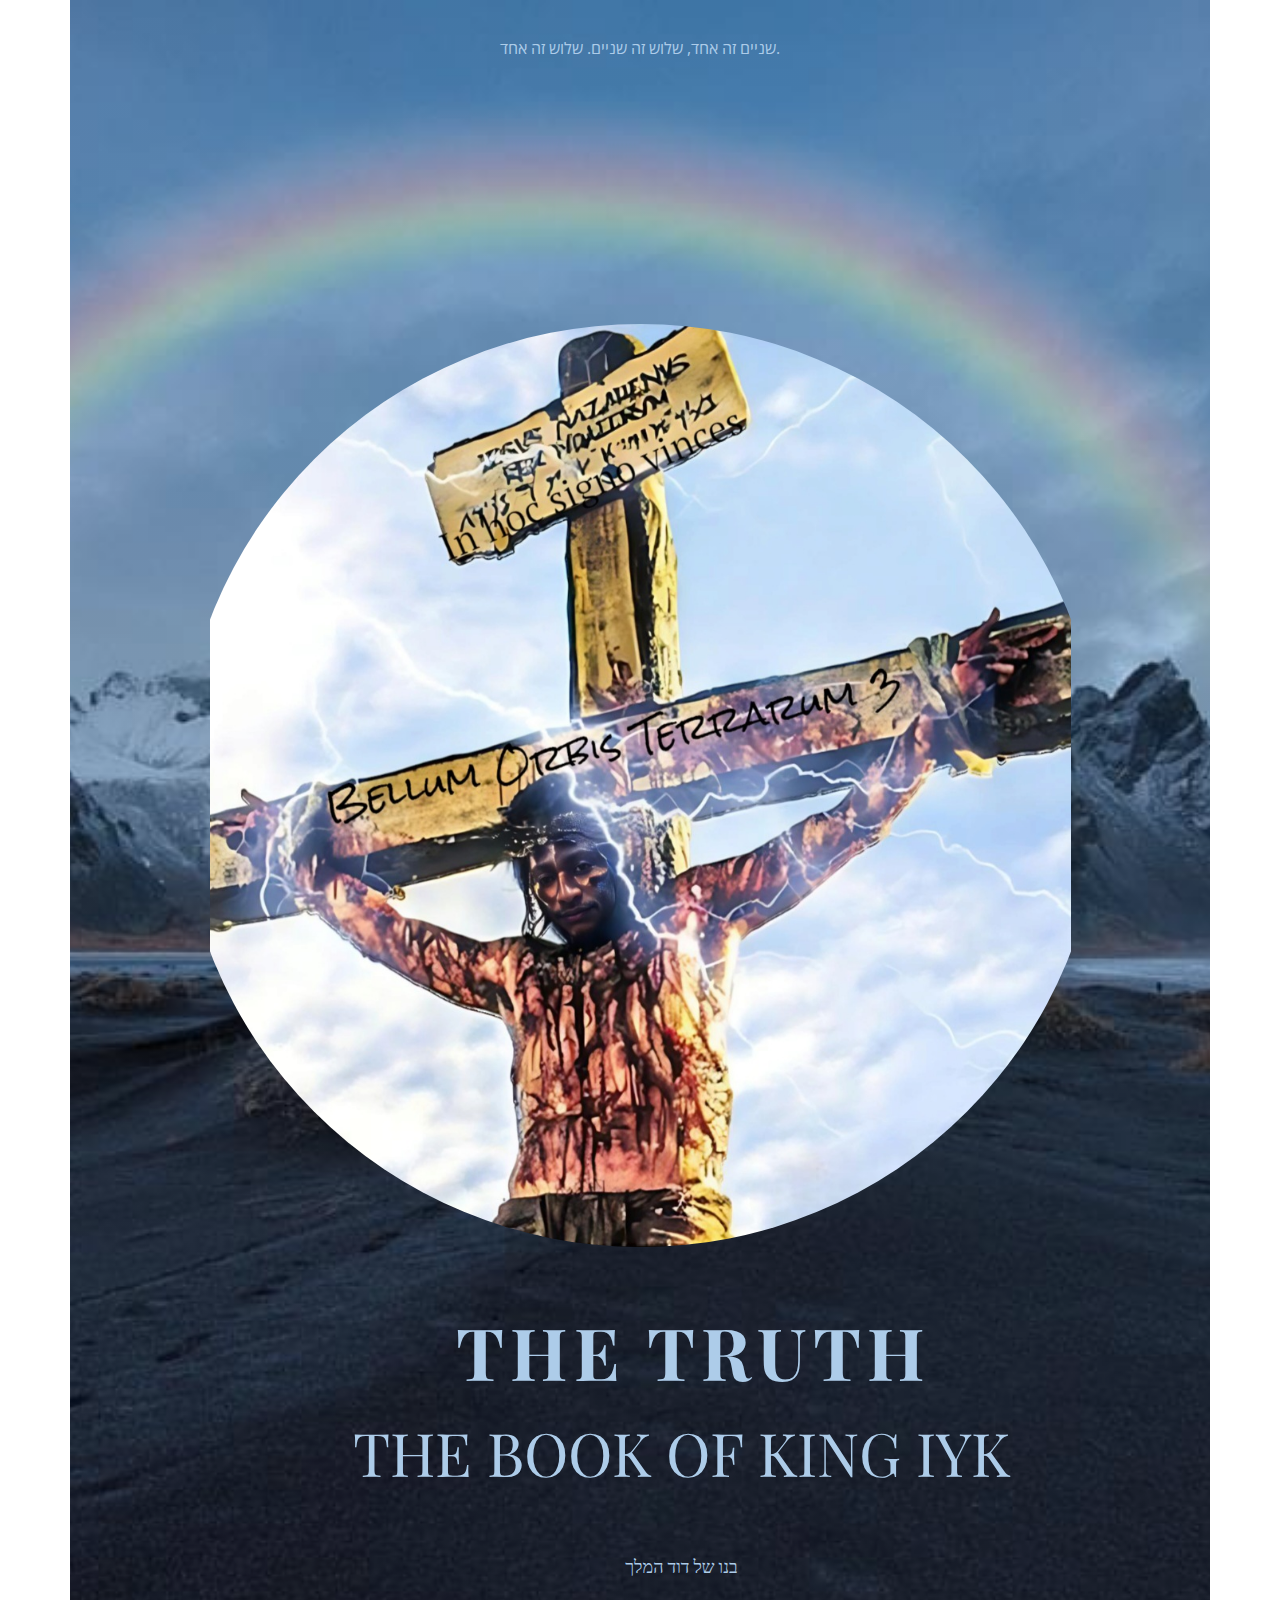
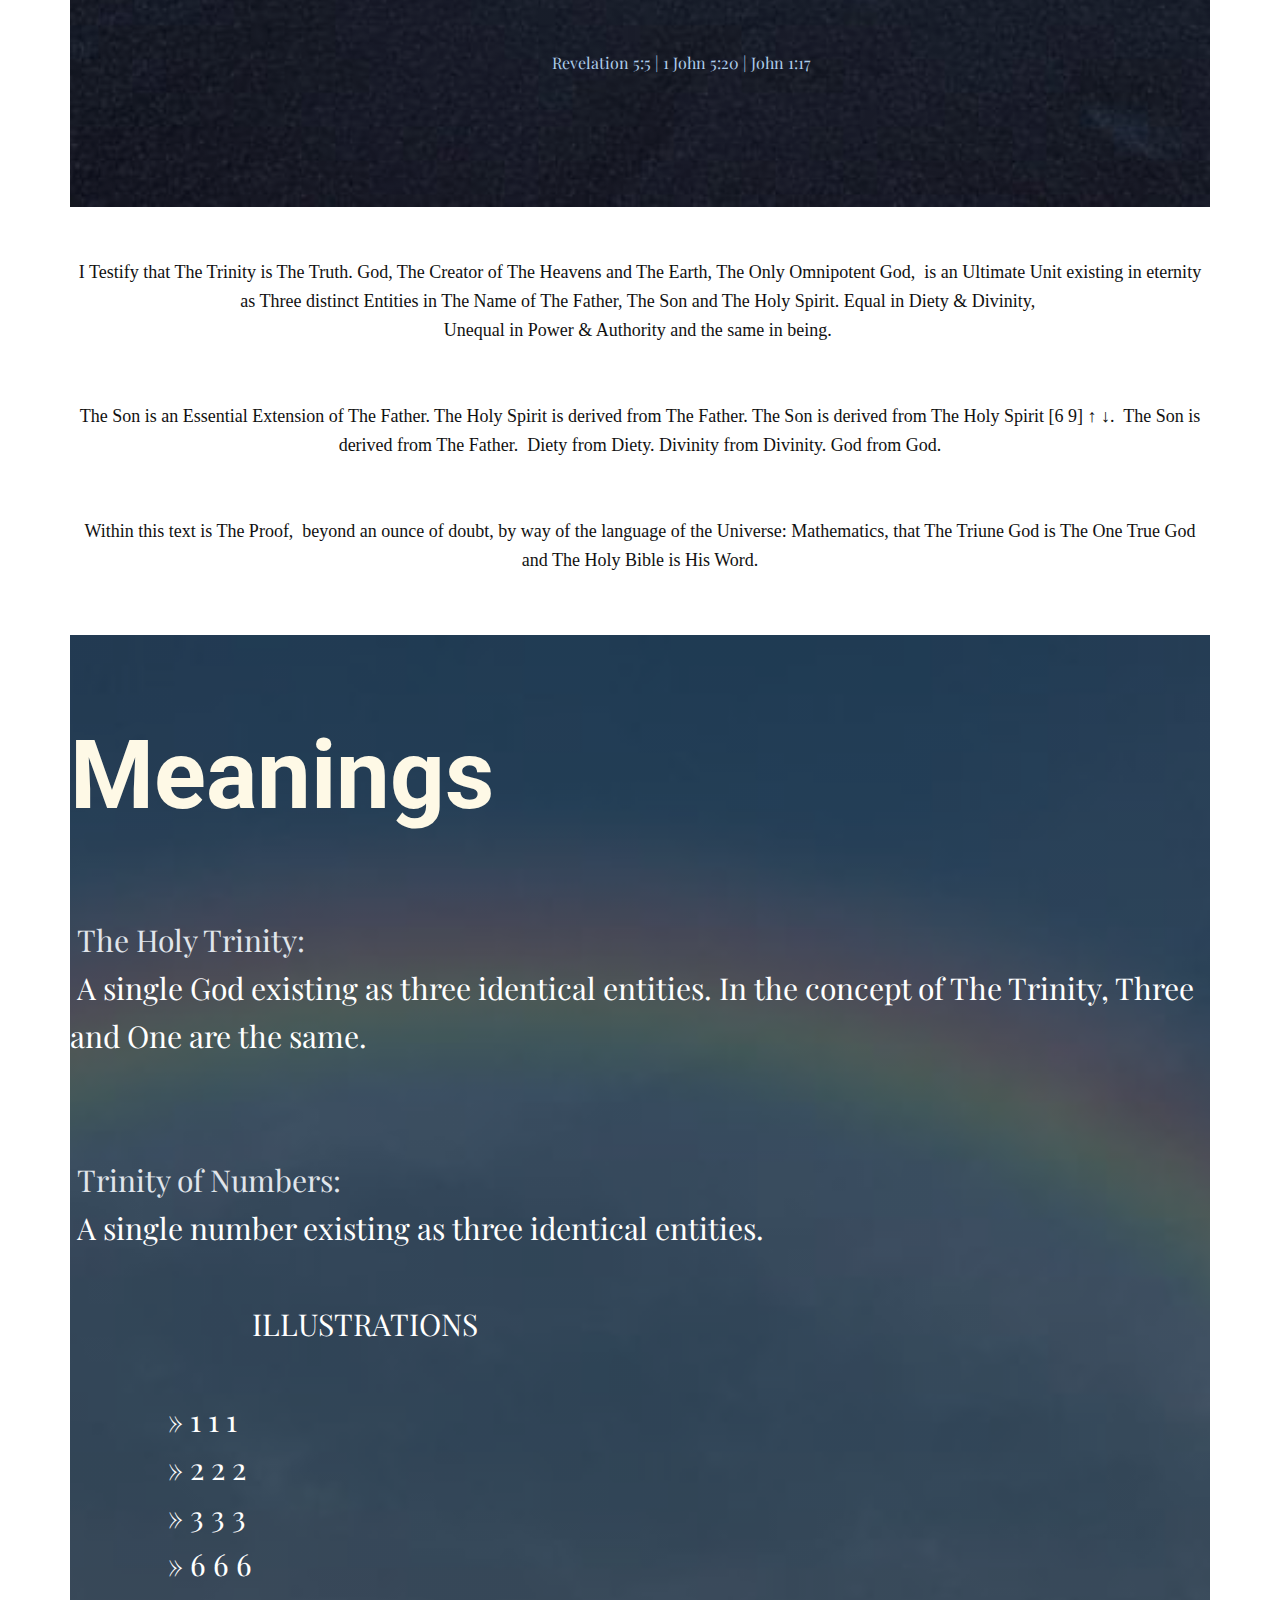
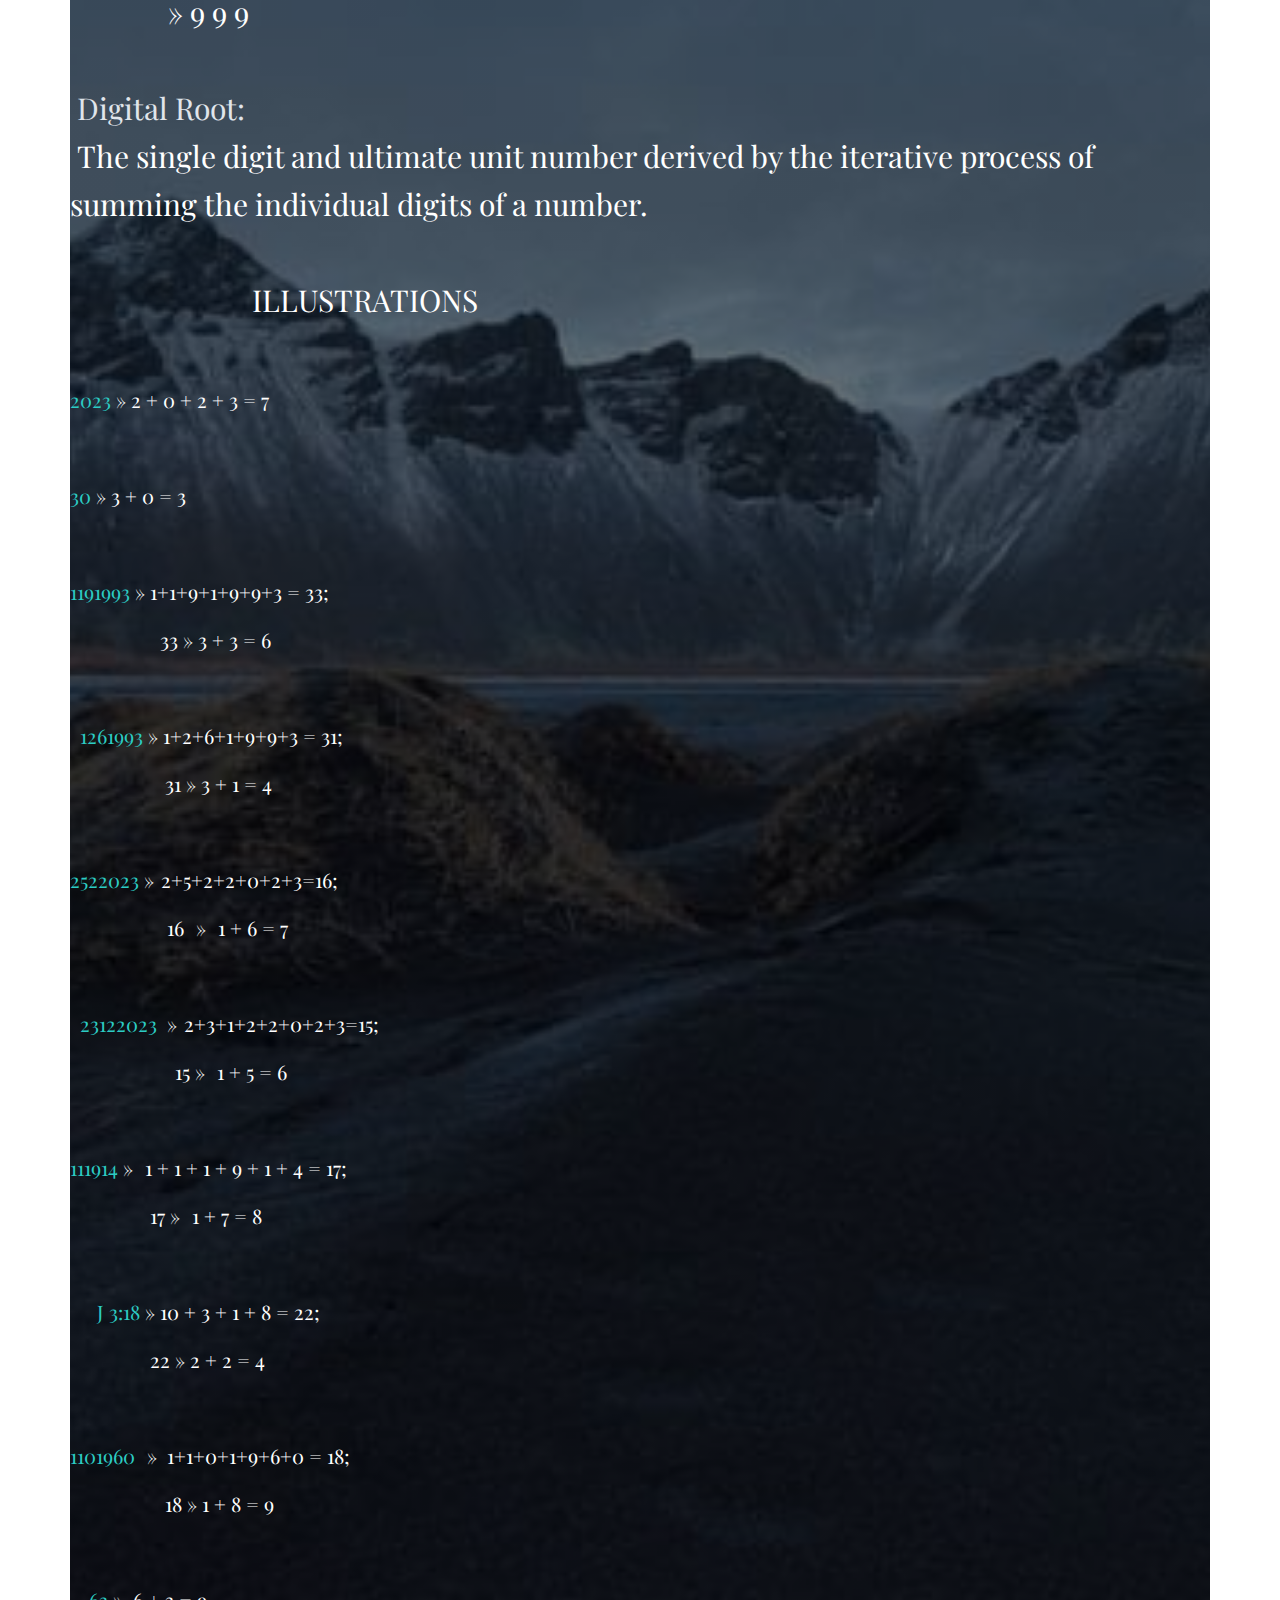
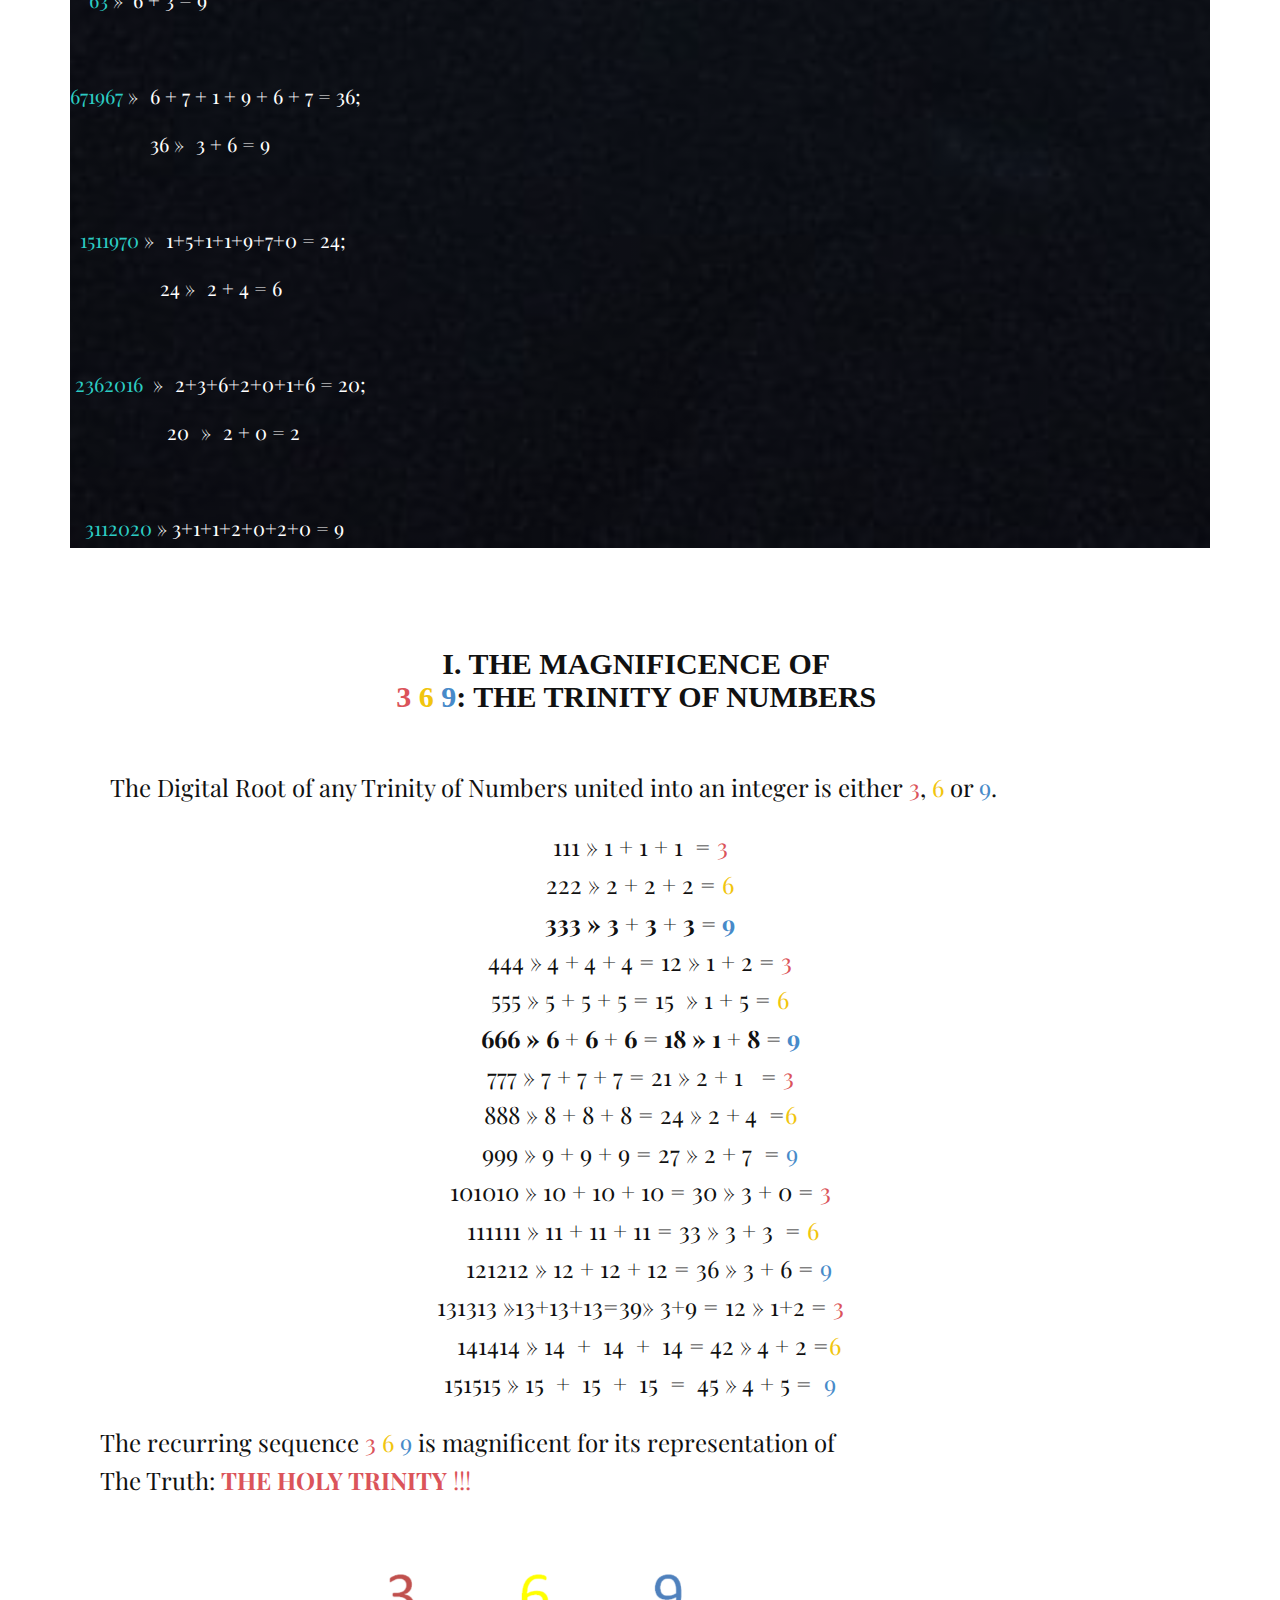
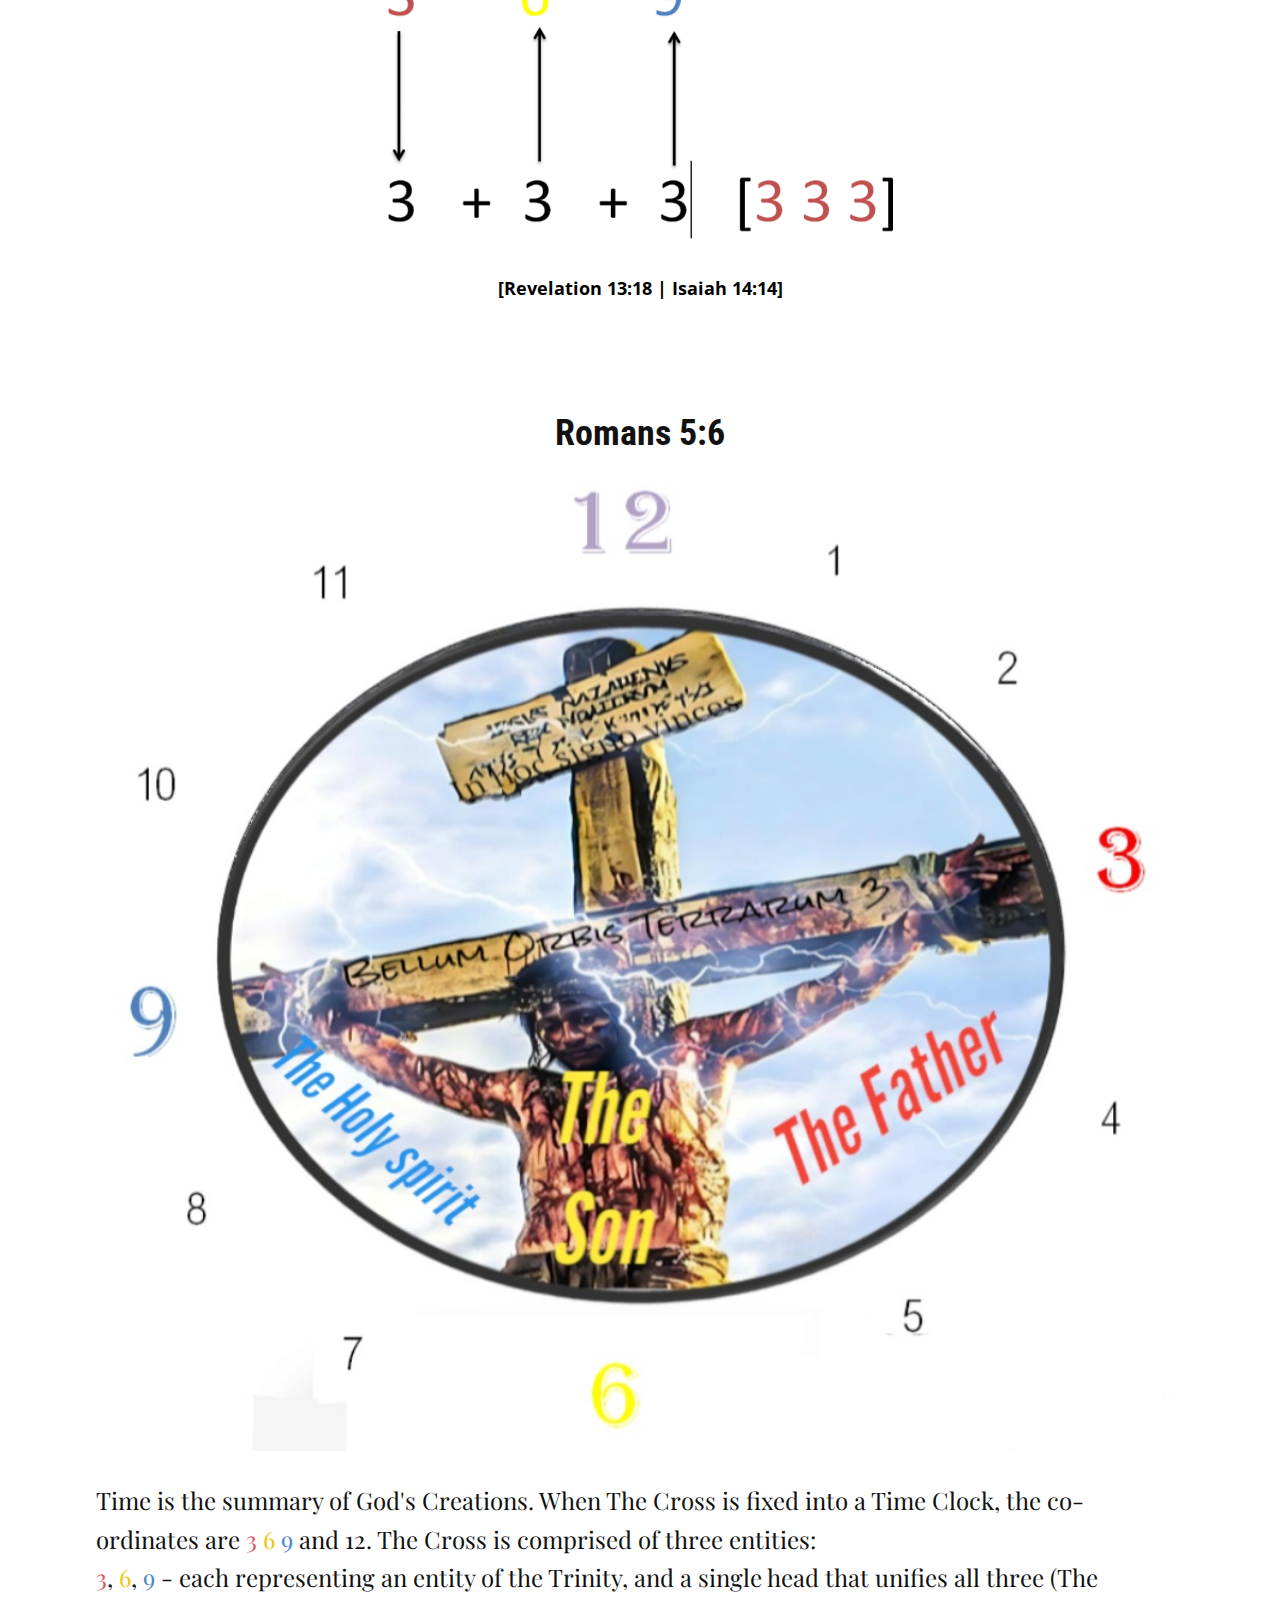
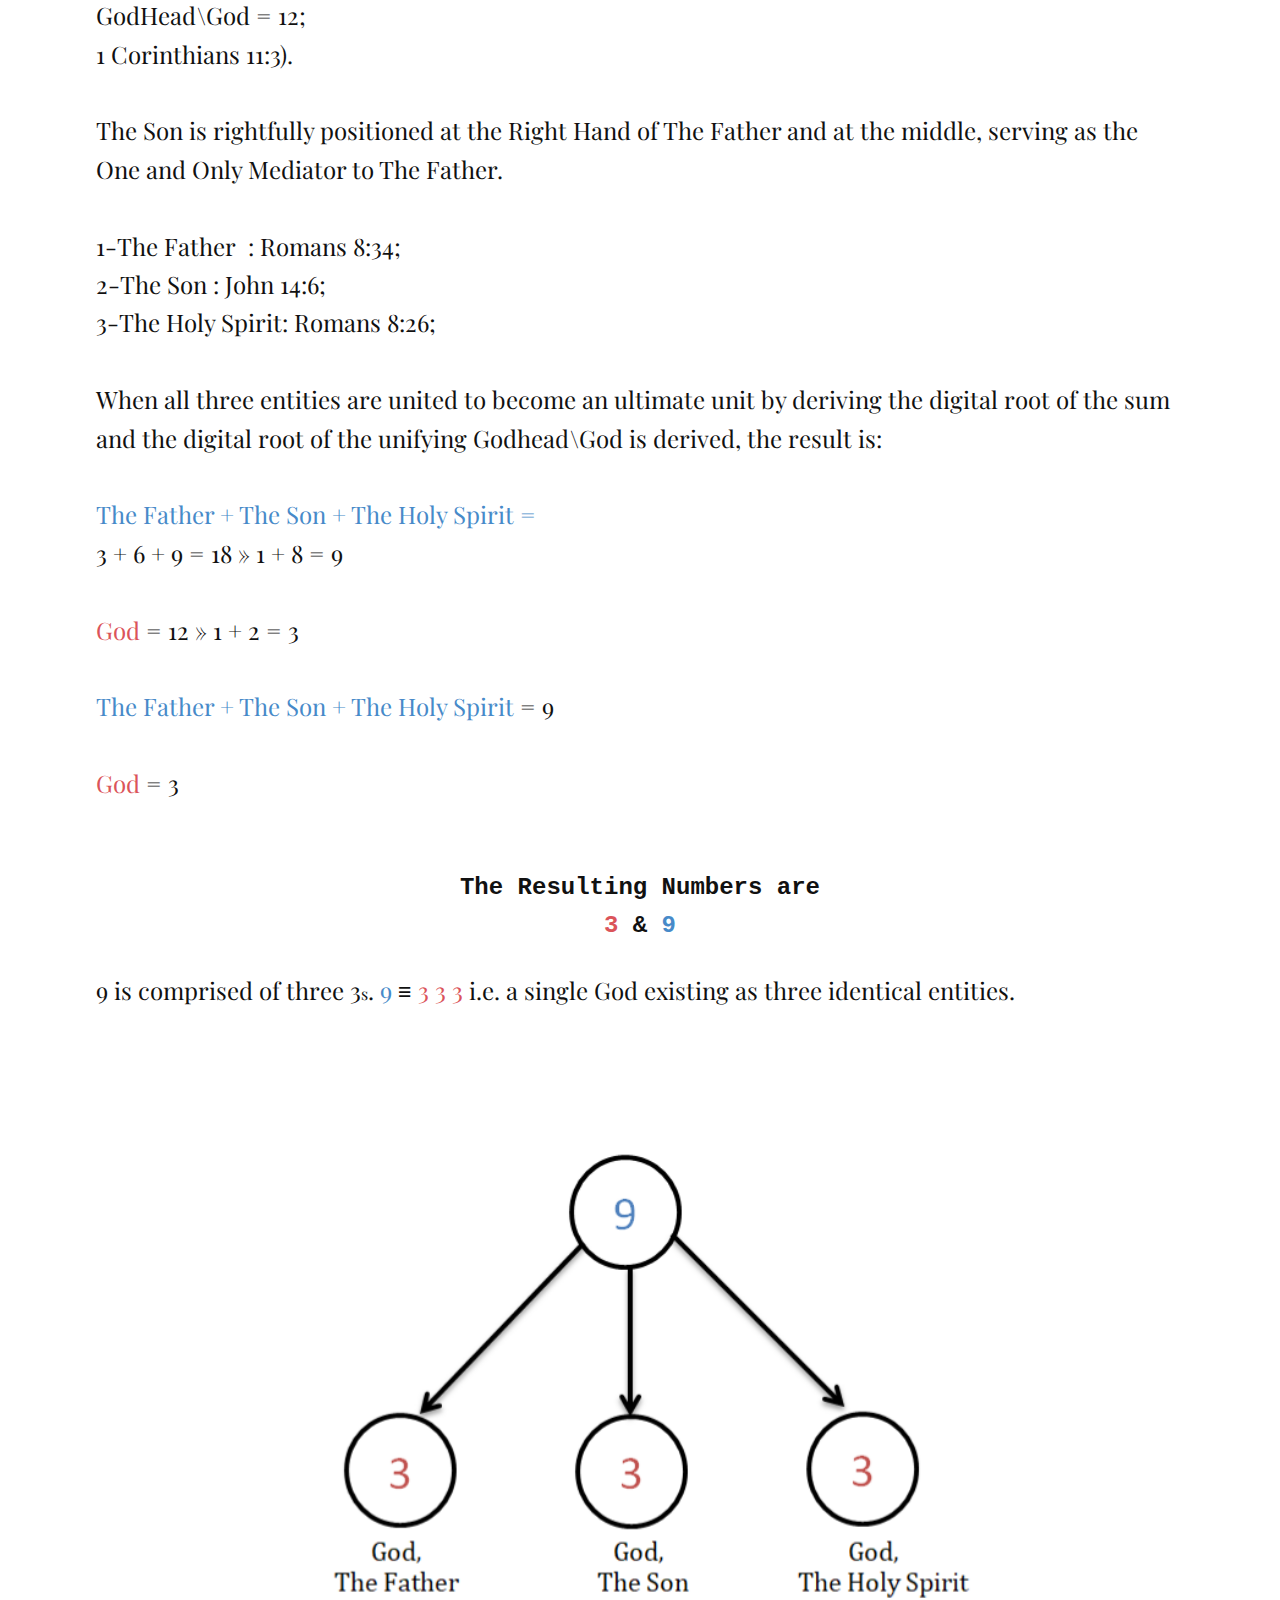
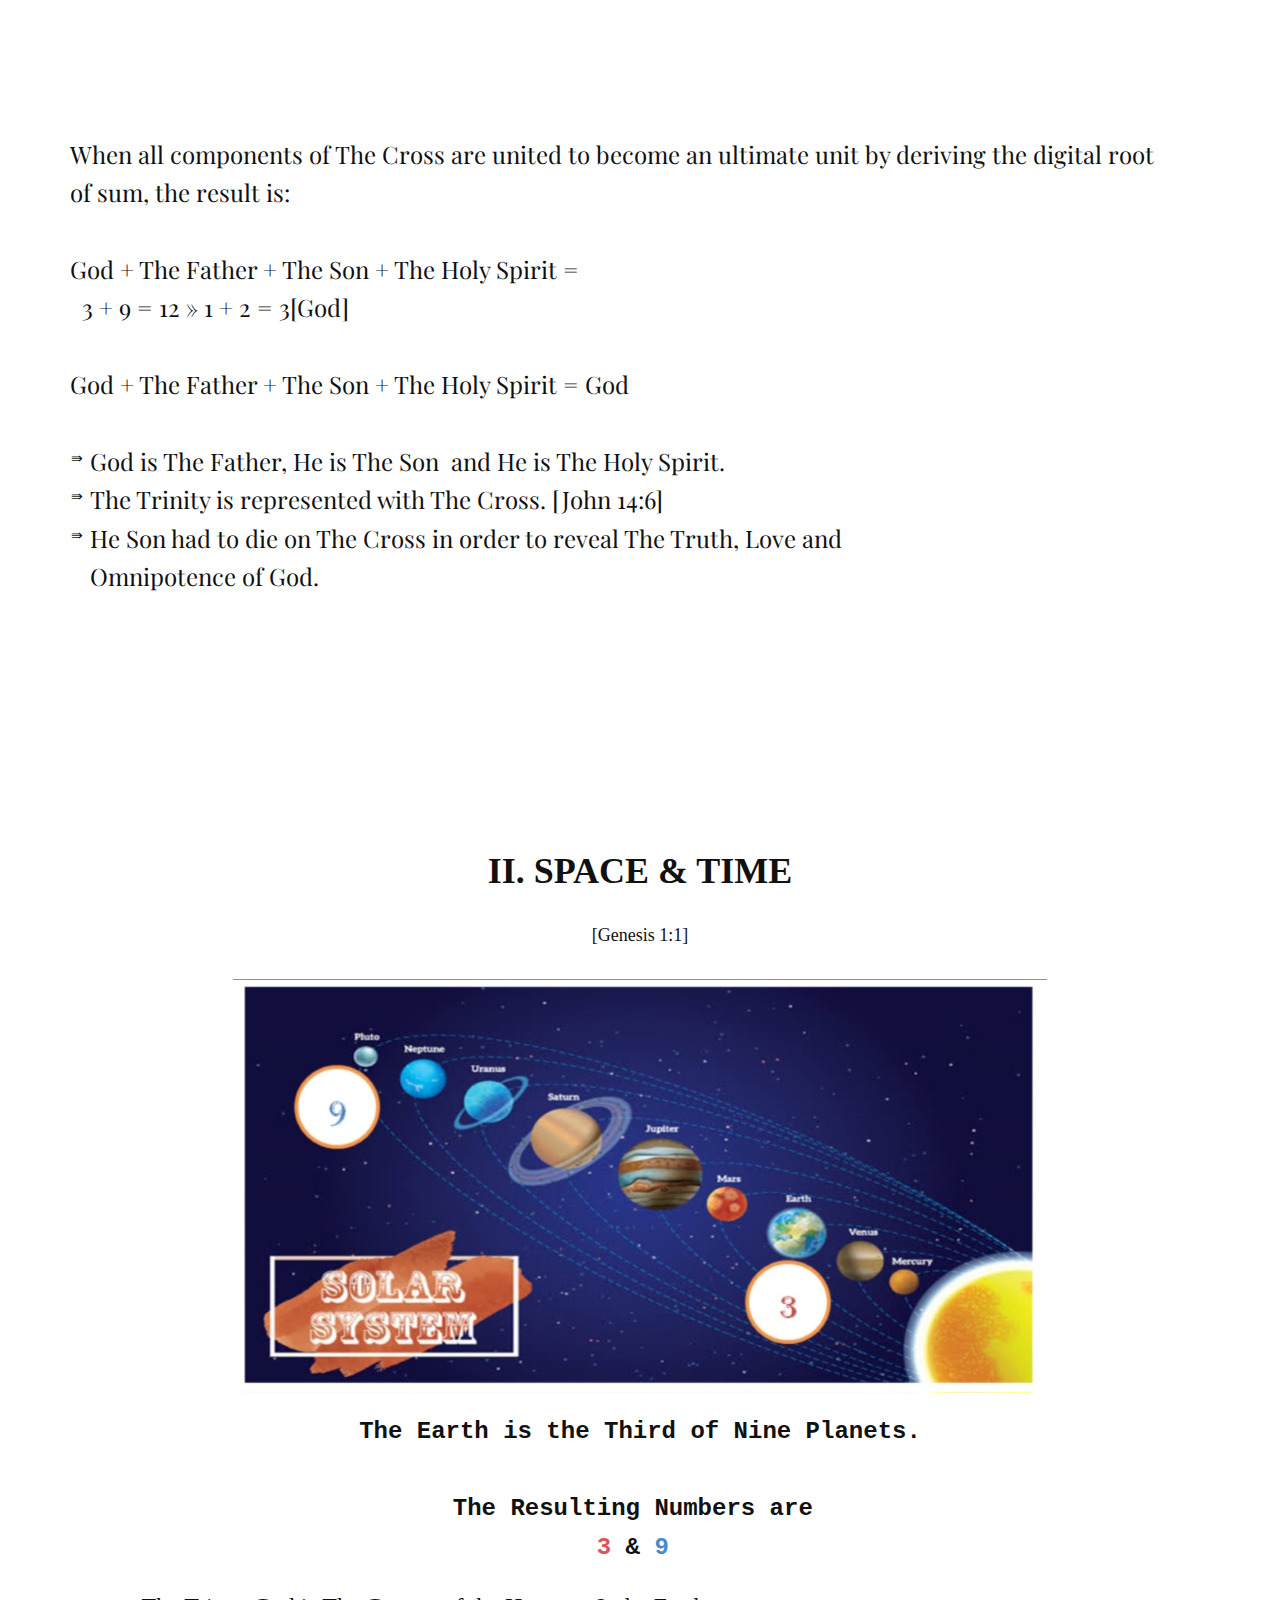
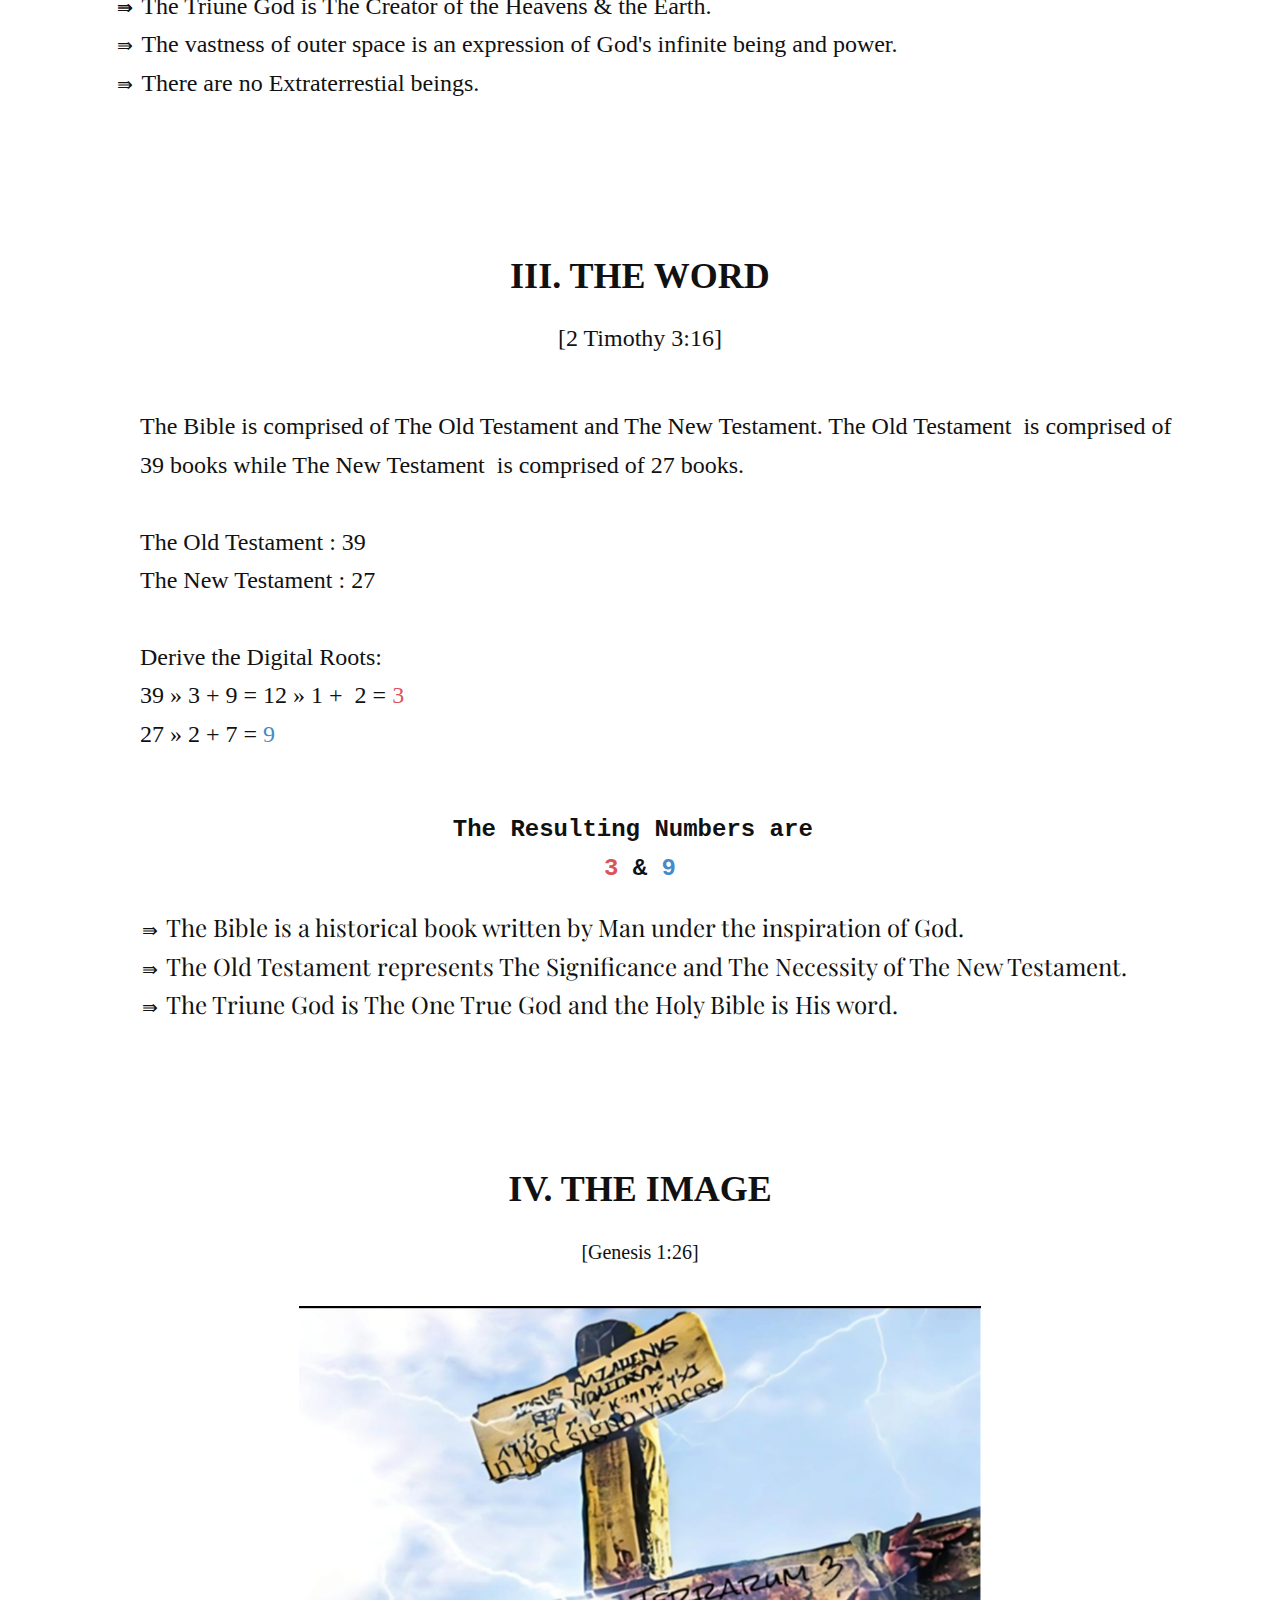
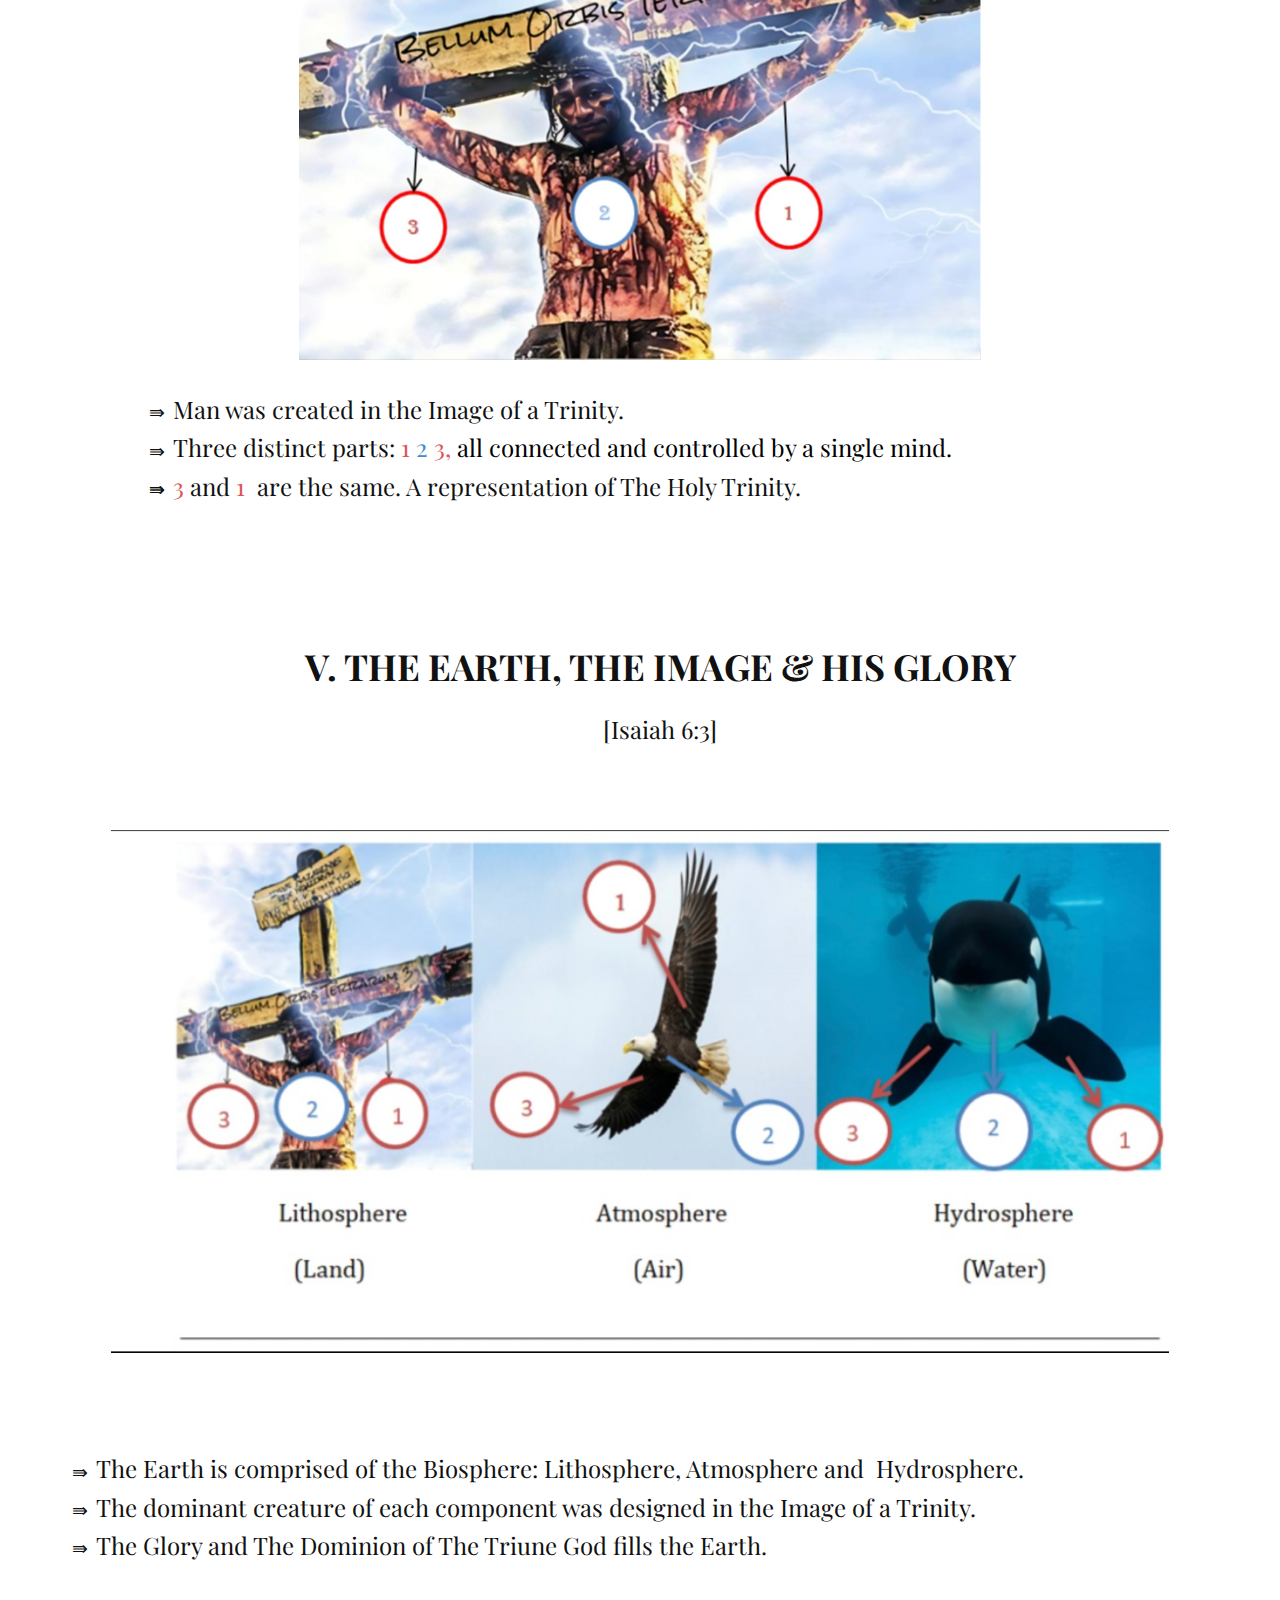
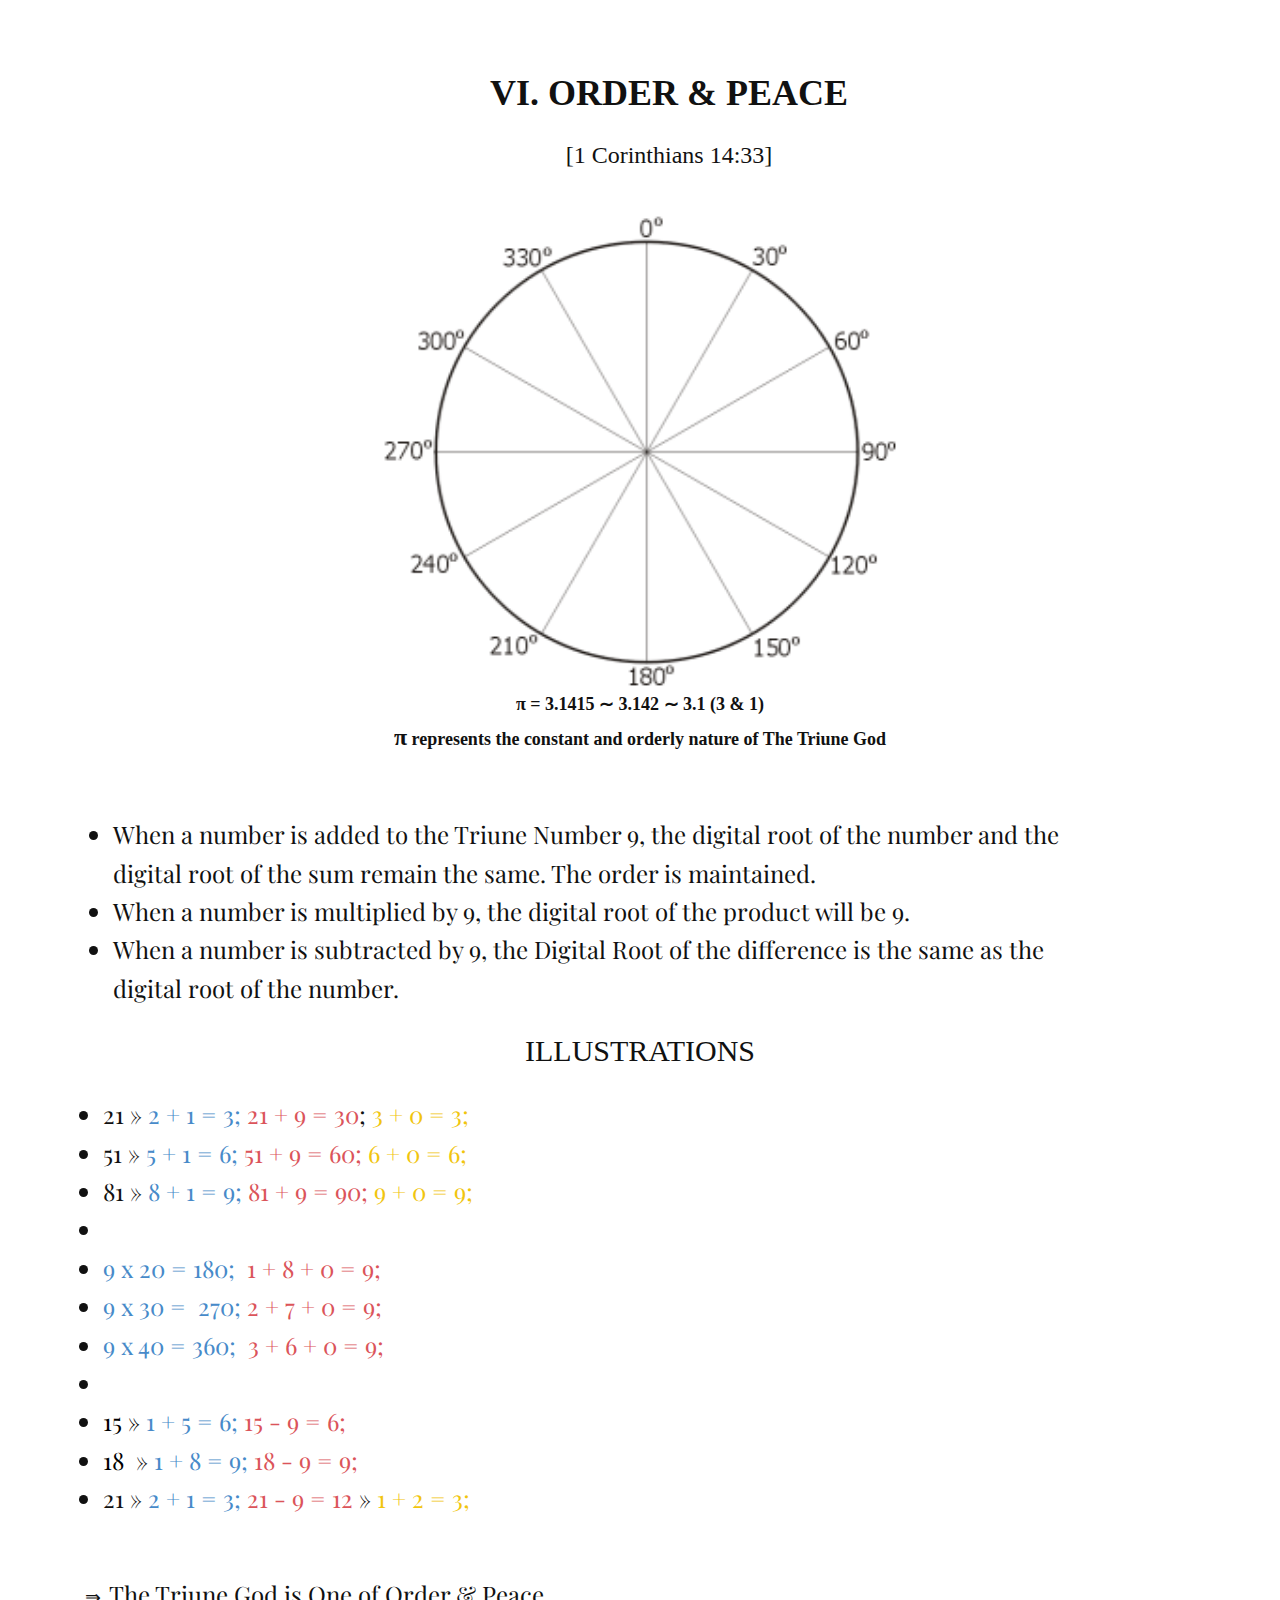
==== index.html @ 37371a64 "The Truth" ====
<!DOCTYPE html>
<html style="font-size: 16px;" lang="en"><head>
    <meta name="viewport" content="width=device-width, initial-scale=1.0">
    <meta charset="utf-8">
    <meta name="keywords" content="Meanings">
    <meta name="description" content="">
    <title>Home</title>
    <link rel="stylesheet" href="nicepage.css" media="screen">
<link rel="stylesheet" href="Home.css" media="screen">
    <script class="u-script" type="text/javascript" src="jquery.js" defer=""></script>
    <script class="u-script" type="text/javascript" src="nicepage.js" defer=""></script>
    <meta name="generator" content="Nicepage 5.12.7, nicepage.com">
    <link rel="icon" href="images/favicon.jpg">
    <link id="u-theme-google-font" rel="stylesheet" href="https://fonts.googleapis.com/css?family=Roboto:100,100i,300,300i,400,400i,500,500i,700,700i,900,900i|Open+Sans:300,300i,400,400i,500,500i,600,600i,700,700i,800,800i">
    <link id="u-page-google-font" rel="stylesheet" href="https://fonts.googleapis.com/css?family=Playfair+Display:400,400i,500,500i,600,600i,700,700i,800,800i,900,900i|Roboto+Condensed:300,300i,400,400i,700,700i">
    
    
    
    
    
    
    
    
    
    
    <script type="application/ld+json">{
		"@context": "http://schema.org",
		"@type": "Organization",
		"name": "Site1"
}</script>
    <meta name="theme-color" content="#478ac9">
    <meta property="og:title" content="Home">
    <meta property="og:description" content="">
    <meta property="og:type" content="website">
  <meta data-intl-tel-input-cdn-path="intlTelInput/"></head>
  <body data-home-page="Home.html" data-home-page-title="Home" class="u-body u-xl-mode" data-lang="en">
    <section class="u-align-center u-clearfix u-valign-bottom-md u-valign-bottom-sm u-valign-bottom-xs u-section-1" id="carousel_45d3">
      <div class="u-clearfix u-image u-shading u-sheet u-image-1" data-image-width="1280" data-image-height="854">
        <p class="u-align-center u-text u-text-default-lg u-text-default-md u-text-default-sm u-text-default-xl u-text-palette-1-light-2 u-text-1"> שניים זה אחד, שלוש זה שניים. שלוש זה אחד.<br>
        </p>
        <div class="u-align-center u-image u-image-circle u-image-contain u-image-2" alt="" data-image-width="1080" data-image-height="1158"></div>
        <div class="u-align-center u-container-align-center u-container-style u-group u-shape-rectangle u-group-1">
          <div class="u-container-layout u-container-layout-1">
            <h6 class="u-align-center u-text u-text-palette-1-light-2 u-text-2">&nbsp;the truth<br>
            </h6>
            <p class="u-align-center u-custom-font u-font-playfair-display u-text u-text-palette-1-light-2 u-text-3">THE BOOK OF KING IYK<br>
              <span style="font-size: 1.125rem;">בנו של דוד המלך</span>
              <span style="font-size: 1.25rem;">
                <br>
                <span style="font-size: 1rem;">Revelation 5:5 | 1 John 5:20 | John 1:17</span>
              </span>
              <br>
            </p>
          </div>
        </div>
      </div>
    </section>
    <section class="u-clearfix u-section-2" id="sec-3142">
      <div class="u-clearfix u-sheet u-sheet-1">
        <p class="u-align-center u-custom-font u-font-georgia u-text u-text-1">I Testify that The Trinity is The Truth. God, The Creator of The Heavens and The Earth, The Only Omnipotent God,&nbsp; is an Ultimate Unit existing in eternity as Three distinct Entities in The Name of The Father, The Son and The Holy Spirit. Equal in Diety &amp; Divinity,&nbsp;<br>Unequal in Power &amp; Authority and the same in being.&nbsp;<br>
          <br>
          <br>The Son is an Essential Extension of The Father. The Holy Spirit is derived from The Father. The Son is derived from The Holy Spirit [6 9] ↑&nbsp;↓.&nbsp; The Son is derived from The Father.&nbsp; Diety from Diety. Divinity from Divinity. God from God.<br>
          <br>
          <br>Within this text is The Proof,&nbsp; beyond an ounce of doubt, by way of the language of the Universe: Mathematics, that The Triune God is The One True God and The Holy Bible is His Word.
        </p>
      </div>
    </section>
    <section class="u-align-center u-clearfix u-section-3" src="" id="sec-c86a">
      <div class="u-clearfix u-image u-shading u-sheet u-image-1" data-image-width="1280" data-image-height="854">
        <h1 class="u-text u-text-default u-text-palette-3-light-3 u-title u-text-1">Meanings</h1>
        <p class="u-align-left u-custom-font u-font-playfair-display u-text u-text-white u-text-2">
          <span class="u-text-grey-60" style="">
            <span class="u-text-palette-5-light-2" style="">&nbsp;The Holy Trinity:</span>
            <span class="u-text-palette-5-light-2">&nbsp;</span>
          </span>
          <br>&nbsp;A single God existing as three identical entities. In the concept of The Trinity, Three and One are the same.&nbsp;&nbsp;<br>
          <br>
          <br>
          <span class="u-text-palette-5-light-2" style="">&nbsp;Trinity of Numbers:</span>
          <span class="u-text-palette-5-light-2">&nbsp;</span>
          <br>&nbsp;A single number existing as three identical entities.<br>
          <br>&nbsp; &nbsp; &nbsp; &nbsp; &nbsp; &nbsp; &nbsp; &nbsp; &nbsp; &nbsp; &nbsp; &nbsp; &nbsp; ILLUSTRATIONS<br>
          <br>&nbsp; &nbsp; &nbsp; &nbsp; &nbsp; &nbsp; &nbsp; » 1 1 1<br>&nbsp; &nbsp; &nbsp; &nbsp; &nbsp; &nbsp; &nbsp; » 2 2 2<br>&nbsp; &nbsp; &nbsp; &nbsp; &nbsp; &nbsp; &nbsp; » 3 3 3<br>&nbsp; &nbsp; &nbsp; &nbsp; &nbsp; &nbsp; &nbsp; » 6 6 6<br>&nbsp; &nbsp; &nbsp; &nbsp; &nbsp; &nbsp; &nbsp; » 9 9 9<br>
          <br>
          <span class="u-text-palette-5-light-2">&nbsp;Digital Root:</span>
          <br>&nbsp;The single digit and ultimate unit number derived by the iterative process of summing the individual digits of a number.<br>
          <br>&nbsp; &nbsp; &nbsp; &nbsp; &nbsp; &nbsp; &nbsp; &nbsp; &nbsp; &nbsp; &nbsp; &nbsp; &nbsp; ILLUSTRATIONS<br>
          <br>
          <span class="u-text-palette-4-dark-1" style="font-size: 1.25rem;">2023 </span>
          <span style="font-size: 1.25rem;">» 2 + 0 + 2 + 3 = 7<br>
            <br>
            <span class="u-text-palette-4-dark-1">30</span>&nbsp;» 3 + 0 = 3<br>
            <br>
            <span class="u-text-palette-4-dark-1">1191993</span>&nbsp;» 1+1+9+1+9+9+3 = 33;<br>&nbsp; &nbsp; &nbsp; &nbsp; &nbsp; &nbsp; &nbsp; &nbsp; &nbsp; 33 » 3 + 3 = 6<br>
            <br> &nbsp;&nbsp;<span class="u-text-palette-4-dark-1">1261993</span>&nbsp;» 1+2+6+1+9+9+3 = 31;<br>&nbsp; &nbsp; &nbsp; &nbsp; &nbsp; &nbsp; &nbsp; &nbsp; &nbsp; ​ 31 » 3 + 1 = 4
          </span>
          <br>
          <br>
          <span style="font-size: 1.25rem;" class="u-text-palette-4-dark-1">2522023 </span>
          <span style="font-size: 1.25rem;">»</span>
          <span style="font-size: 1.25rem;">2+5+2+2+0+2+3=16;</span>
          <br>&nbsp;<span style="font-size: 1.25rem;">&nbsp; &nbsp; &nbsp; &nbsp; &nbsp; &nbsp; &nbsp; &nbsp; &nbsp;&nbsp;​16&nbsp;</span>
          <span style="font-size: 1.25rem;">»</span>
          <span style="font-size: 1.25rem;">&nbsp;1 + 6 = 7</span>
          <br>
          <br>
          <span style="font-size: 1.25rem;"> &nbsp;&nbsp;<span class="u-text-palette-4-dark-1">23122023&nbsp;</span>
          </span>
          <span style="font-size: 1.25rem;">»</span>
          <span style="font-size: 1.25rem;">2+3+1+2+2+0+2+3=15;</span>
          <br>
          <span style="font-size: 1.25rem;">&nbsp; &nbsp; &nbsp; &nbsp; &nbsp; &nbsp; &nbsp; &nbsp; &nbsp; &nbsp; &nbsp;15 </span>
          <span style="font-size: 1.25rem;">»</span>
          <span style="font-size: 1.25rem;">&nbsp;1 + 5 = 6</span>
          <br>
          <span style="font-size: 1.25rem;">&nbsp;​&nbsp;</span>
          <br>
          <span style="font-size: 1.25rem;">
            <span class="u-text-palette-4-dark-1">111914</span>
          </span>
          <span style="font-size: 1.25rem;">»</span>
          <span style="font-size: 1.25rem;">&nbsp;1 + 1 + 1 + 9 + 1 + 4 = 17;<br>&nbsp; &nbsp; &nbsp; &nbsp; &nbsp; &nbsp; &nbsp; &nbsp; ​17 
          </span>
          <span style="font-size: 1.25rem;">»</span>
          <span style="font-size: 1.25rem;">&nbsp;1 + 7 = 8</span>
          <br>
          <br>
          <span style="font-size: 1.25rem;">&nbsp; &nbsp;&nbsp;</span>
          <span style="font-size: 1.25rem;" class="u-text-palette-4-base">J 3:18 <span class="u-text-white">» 10 + 3 + 1 + 8 = 22;<br>&nbsp; &nbsp; &nbsp; &nbsp; &nbsp; &nbsp;​&nbsp; &nbsp; &nbsp;22 » 2 + 2 = 4
            </span>
          </span>
          <br>
          <br>
          <span style="font-size: 1.25rem;">
            <span class="u-text-palette-4-dark-1">1101960</span>
          </span>&nbsp;<span style="font-size: 1.25rem;">»&nbsp; 1+1+0+1+9+6+0 = 18;<br>&nbsp; &nbsp; &nbsp; &nbsp; &nbsp; &nbsp; &nbsp; &nbsp; &nbsp; &nbsp;18&nbsp;» 1 + 8 = 9
          </span>
          <br>
          <br>&nbsp;&nbsp;<span style="font-size: 1.25rem;">
            <span class="u-text-palette-4-dark-1">63</span>&nbsp;»
          </span>
          <span style="font-size: 1.25rem;">&nbsp;6 + 3 = 9</span>
          <br>
          <br>
          <span style="font-size: 1.25rem;">
            <span class="u-text-palette-4-base">671967</span>
          </span>
          <span style="font-size: 1.25rem;">»</span>
          <span style="font-size: 1.25rem;">&nbsp;6 + 7 + 1 + 9 + 6 + 7 = 36;<br>&nbsp; &nbsp; &nbsp; &nbsp; &nbsp; &nbsp; &nbsp; &nbsp; 36 
          </span>
          <span style="font-size: 1.25rem;">»</span>
          <span style="font-size: 1.25rem;">&nbsp;3 + 6 = 9</span>
          <br>
          <br>
          <span style="font-size: 1.25rem;">&nbsp;&nbsp;<span class="u-text-palette-4-base">1511970</span>
          </span>
          <span style="font-size: 1.25rem;">»</span>
          <span style="font-size: 1.25rem;">&nbsp;1+5+1+1+9+7+0 = 24;<br>&nbsp; &nbsp; &nbsp; &nbsp; &nbsp; &nbsp; &nbsp; &nbsp; &nbsp; 24 
          </span>
          <span style="font-size: 1.25rem;">»</span>
          <span style="font-size: 1.25rem;">&nbsp;2 + 4 = 6<br>
            <br>&nbsp;<font color="#2cccc4">2362016</font>&nbsp;
          </span>
          <span style="font-size: 1.25rem;">»</span>
          <span style="font-size: 1.25rem;">&nbsp;2+3+6+2+0+1+6 = 20;</span>
          <br>&nbsp;<span style="font-size: 1.25rem;">&nbsp; &nbsp; &nbsp; &nbsp; &nbsp; &nbsp; &nbsp; &nbsp; &nbsp; 20&nbsp;</span>
          <span style="font-size: 1.25rem;">»</span>
          <span style="font-size: 1.25rem;">&nbsp;2 + 0 = 2&nbsp; &nbsp; &nbsp;&nbsp;</span>&nbsp; &nbsp; &nbsp;&nbsp;<br>
          <br>
          <span style="font-size: 1.25rem;">&nbsp; &nbsp;<span class="u-text-palette-4-base">3112020</span> »&nbsp;3+1+1+2+0+2+0 = 9
          </span>&nbsp; &nbsp; &nbsp; &nbsp; &nbsp;
        </p>
      </div>
    </section>
    <section class="u-clearfix u-section-4" id="sec-82a1">
      <div class="u-clearfix u-sheet u-sheet-1">
        <div class="u-clearfix u-expanded-width-lg u-expanded-width-md u-expanded-width-sm u-expanded-width-xs u-layout-wrap u-layout-wrap-1">
          <div class="u-layout" style="">
            <div class="u-layout-row" style="">
              <div class="u-container-style u-layout-cell u-shape-rectangle u-size-60 u-layout-cell-1">
                <div class="u-container-layout u-container-layout-1">
                  <h1 class="u-align-center u-custom-font u-font-georgia u-text u-text-default u-text-1">I. THE MAGNIFICENCE OF&nbsp;<br>
                    <span class="u-text-palette-2-base">3&nbsp;</span>
                    <span class="u-text-palette-3-base">6&nbsp;</span>
                    <span class="u-text-palette-1-base">9</span>: THE TRINITY OF NUMBERS&nbsp;
                  </h1>
                  <p class="u-align-center u-custom-font u-font-playfair-display u-text u-text-default u-text-2">The Digital Root of any Trinity of Numbers united into an integer is either&nbsp;<span class="u-text-palette-2-base">3</span>, <span class="u-text-palette-3-base">6</span> or <span class="u-text-palette-1-base">9</span>.
                  </p>
                  <p class="u-align-center u-custom-font u-font-playfair-display u-text u-text-3">
                    <span style="font-weight: 700;">
                      <span style="font-weight: 400;">111 » 1 + 1 + 1&nbsp; = <span class="u-text-palette-2-base">3</span>
                        <br>222 » 2 + 2 + 2 = <span class="u-text-palette-3-base">6</span>
                      </span>
                      <br>333 » 3 + 3 + 3 = <span class="u-text-palette-1-base">9</span>
                    </span>
                    <br>444 » 4 + 4 + 4 = 12 » 1 + 2 = <span class="u-text-palette-2-base">3</span>
                    <br>555 » 5 + 5 + 5 = 15&nbsp; » 1 + 5 =&nbsp;<span class="u-text-palette-3-base">6</span>
                    <br>
                    <span style="font-weight: 700;">666 » 6 + 6 + 6 = 18 » 1 + 8 = <span class="u-text-palette-1-base">9</span>
                    </span>
                    <br>777 » 7 + 7 + 7 = 21 » 2 + 1&nbsp; &nbsp;=&nbsp;<span class="u-text-palette-2-base">3</span>
                    <br>888 » 8 + 8 + 8 = 24 » 2 + 4&nbsp; =<span class="u-text-palette-3-base">6</span>
                    <br>999 » 9 + 9 + 9 = 27 » 2 + 7&nbsp; =&nbsp;<span class="u-text-palette-1-base">9</span>
                    <br>101010 » 10 + 10 + 10 = 30 » 3 + 0 = <span class="u-text-palette-2-base">3</span>
                    <br>&nbsp;111111 » 11 + 11 + 11 = 33 » 3 + 3&nbsp; =&nbsp;<span class="u-text-palette-3-base">6</span>
                    <br>&nbsp; &nbsp;121212 » 12 + 12 + 12 = 36 » 3 + 6 =&nbsp;<span class="u-text-palette-1-base">9</span>
                    <br>131313 »13+13+13=39» 3+9 = 12 » 1+2 =&nbsp;<span class="u-text-palette-2-base">3</span>
                    <br>&nbsp; &nbsp;141414 » 14&nbsp; +&nbsp; 14&nbsp; +&nbsp; 14 = 42 » 4 + 2 =<span class="u-text-palette-3-base">6</span>
                    <br>151515 » 15&nbsp; +&nbsp; 15&nbsp; +&nbsp; 15&nbsp; =&nbsp; 45 » 4 + 5 =&nbsp; <span class="u-text-palette-1-base">9</span>
                    <br>
                  </p>
                  <p class="u-align-left u-custom-font u-font-playfair-display u-text u-text-4">The recurring sequence <span class="u-text-palette-2-base">3</span>
                    <span class="u-text-palette-3-base">6</span>
                    <span class="u-text-palette-1-base">9</span> is magnificent for its representation of&nbsp;<br>The Truth: <span style="font-weight: 700;" class="u-text-palette-2-base">THE HOLY TRINITY</span>
                    <span class="u-text-palette-2-base">!!!</span>
                  </p>
                </div>
              </div>
            </div>
          </div>
        </div>
        <img class="u-align-center u-expanded-width-sm u-expanded-width-xs u-image u-image-contain u-image-default u-image-1" src="/images/Screenshot1.png" alt="" data-image-width="839" data-image-height="480">
        <p class="u-align-center u-text u-text-black u-text-5">[<b>Revelation 13:18 | Isaiah 14:14]</b>
          <br>
          <br>
          <br>
          <br>
          <br>
          <br>
          <br>
        </p>
        <p class="u-align-center u-custom-font u-font-roboto-condensed u-text u-text-6">
          <br>Romans 5:6
        </p>
        <img class="u-align-center u-expanded-width u-image u-image-default u-image-2" src="/images/Screenshot_20231121_192235_Gallery.jpg" alt="" data-image-width="1080" data-image-height="928">
        <p class="u-align-left u-custom-font u-font-playfair-display u-text u-text-7">Time is the summary of God's Creations. When The Cross is fixed into a Time Clock, the co-ordinates are <span class="u-text-palette-2-base">3</span>
          <span class="u-text-palette-3-base">6</span>
          <span class="u-text-palette-1-base">9</span> and 12. The Cross is comprised of three entities:<br>
          <span class="u-text-palette-2-base">3</span>, <span class="u-text-palette-3-base">6</span>, <span class="u-text-palette-1-base">9</span> - each representing an entity of the Trinity, and a single head that unifies all three (The GodHead\God = 12;&nbsp;<br>1 Corinthians 11:3).<br>
          <br>The Son is rightfully positioned at the Right Hand of The Father and at the middle, serving as the One and Only Mediator to The Father.<br>
          <br>1-The Father&nbsp; : Romans 8:34;<br>2-The Son : John 14:6;<br>3-The Holy Spirit: Romans 8:26;<br>
          <br>When all three entities are united to become an ultimate unit by deriving the digital root of the sum and the digital root of the unifying Godhead\God is derived, the result is:<br>
          <br>
          <span class="u-text-palette-1-base">The Father + The Son + The Holy Spirit =</span>
          <br>3 + 6 + 9 = 18 » 1 + 8 = 9<br>
          <br>
          <span class="u-text-palette-2-base">God&nbsp;</span>= 12 » 1 + 2 = 3<br>
          <br>
          <span class="u-text-palette-1-base">The Father + The Son + The Holy Spirit</span> = 9<br>
          <br>
          <span class="u-text-palette-2-base">God</span> = 3&nbsp; &nbsp; &nbsp; &nbsp; &nbsp; &nbsp; &nbsp; &nbsp; &nbsp; &nbsp; &nbsp; &nbsp; &nbsp; &nbsp; &nbsp; &nbsp; &nbsp; &nbsp;&nbsp;<br>
        </p>
        <p class="u-align-center u-custom-font u-font-courier-new u-text u-text-8"> &nbsp;The Resulting Numbers are&nbsp;<br>
          <span class="u-text-palette-2-base">3</span> &amp; <span class="u-text-palette-1-base">9</span>
          <br>
        </p>
        <p class="u-align-left-md u-align-left-sm u-align-left-xs u-custom-font u-font-playfair-display u-text u-text-9"> 9 is comprised of three 3<span style="font-size: 1rem;">s</span>. <span class="u-text-palette-1-base">9</span>&nbsp;<b>≡</b>&nbsp;<span class="u-text-palette-2-base">3 3 3</span> i.e. a single God existing as three identical entities.
        </p>
        <img class="u-align-center-lg u-align-center-md u-align-center-sm u-align-center-xs u-expanded-width-md u-expanded-width-sm u-expanded-width-xs u-image u-image-contain u-image-default u-image-3" src="/images/Screenshot3.png" alt="" data-image-width="628" data-image-height="420">
        <p class="u-custom-font u-font-playfair-display u-text u-text-10">When all components of The Cross are united to become an ultimate unit by deriving the digital root of sum, the result is:<br>
          <br>God + The Father + The Son + The Holy Spirit =&nbsp;<br>&nbsp; 3 + 9 = 12&nbsp;» 1 + 2 = 3[God]<br>
          <br>God + The Father + The Son + The Holy Spirit = God<br>
          <br>
        </p>
        <ul class="u-custom-font u-custom-list u-font-playfair-display u-text u-text-11">
          <li>
            <div class="u-list-icon">
              <div>⇛</div>
            </div>
            <span style="font-size: 1.5rem;">God is The Father, He is The Son&nbsp; and He is The Holy Spirit.</span>
          </li>
          <li>
            <div class="u-list-icon">
              <div>⇛</div>
            </div>
            <span style="font-size: 1.5rem;">The Trinity is represented with The Cross. [John 14:6]</span>
          </li>
          <li>
            <div class="u-list-icon">
              <div>⇛</div>
            </div>
            <span style="font-size: 1.5rem;">He Son had to die on The Cross in order to reveal The Truth, Love and Omnipotence of God.</span>
          </li>
        </ul>
      </div>
    </section>
    <section class="u-clearfix u-section-5" id="sec-81b9">
      <div class="u-clearfix u-sheet u-sheet-1">
        <p class="u-align-center u-custom-font u-font-georgia u-text u-text-1">
          <br>II. SPACE &amp; TIME
        </p>
        <p class="u-align-center u-custom-font u-font-georgia u-text u-text-2">[Genesis 1:1]</p>
        <img class="u-align-center u-image u-image-contain u-image-default u-image-1" src="/images/Screenshot_20231121_194119_Gallery.jpg" alt="" data-image-width="1080" data-image-height="549">
        <p class="u-align-center u-custom-font u-font-courier-new u-text u-text-3">The Earth is the Third of Nine Planets.<br>&nbsp;<br> The Resulting Numbers are&nbsp;<br>
          <span class="u-text-palette-2-base">3</span>&nbsp;&amp;&nbsp;<span class="u-text-palette-1-base">9</span>&nbsp;
        </p>
        <ul class="u-align-left u-custom-font u-custom-list u-font-georgia u-text u-text-default-lg u-text-default-md u-text-default-sm u-text-default-xl u-text-4">
          <li>
            <div class="u-list-icon">
              <div>⇛</div>
            </div>
          </li>
          <li style="">
            <div class="u-list-icon">
              <div style="">⇛</div>
            </div>
          </li>
          <li>The Triune God is The Creator of the Heavens &amp; the Earth.</li>
          <li>
            <div class="u-list-icon">
              <div>⇛</div>
            </div>The vastness of outer space is an expression of God's infinite being and power.
          </li>
          <li>
            <div class="u-list-icon">
              <div>⇛</div>
            </div>There are no Extraterrestial beings.
          </li>
        </ul>
        <p class="u-align-center u-custom-font u-font-georgia u-text u-text-default u-text-5">
          <br>
          <br>III. ​THE WORD <br>
          <span style="font-weight: 400; font-size: 1.5rem;">[​​​2 Timothy 3:16]</span>
        </p>
        <p class="u-align-left u-custom-font u-font-georgia u-text u-text-6"> The Bible is comprised of The Old Testament and The New Testament. The Old Testament&nbsp; is comprised of 39 books while The New Testament&nbsp; is comprised of 27 books.<br>
          <br>The Old Testament : 39<br>The New Testament : 27<br>
          <br>Derive the Digital Roots:<br>39&nbsp;» 3 + 9 = 12&nbsp;» 1 +&nbsp; 2 = <span class="u-text-palette-2-base">3</span>&nbsp;<br>27 » 2 + 7 = <font color="#478ac9">9</font>
          <br>
          <br>
          <span class="u-text-palette-1-base"></span>
        </p>
        <p class="u-align-center u-custom-font u-font-courier-new u-text u-text-7"> The Resulting Numbers are&nbsp;<br>
          <span class="u-text-palette-2-base">3</span>&nbsp;&amp;&nbsp;<span class="u-text-palette-1-base">9</span>
        </p>
        <ul class="u-align-left u-custom-font u-custom-list u-font-playfair-display u-text u-text-8">
          <li>
            <div class="u-list-icon">
              <div>⇛</div>
            </div>The Bible is a historical book written by Man under the inspiration of God.&nbsp;
          </li>
          <li>
            <div class="u-list-icon">
              <div>⇛</div>
            </div> The Old Testament represents The Significance and The Necessity  of The New Testament.
          </li>
          <li>
            <div class="u-list-icon">
              <div>⇛</div>
            </div>The Triune God is The One True God and the Holy Bible is His word.
          </li>
        </ul>
      </div>
    </section>
    <section class="u-clearfix u-section-6" id="sec-7a9e">
      <div class="u-clearfix u-sheet u-sheet-1">
        <p class="u-align-center u-custom-font u-font-georgia u-text u-text-default u-text-1">
          <span style="font-weight: 700;">
            <br>IV. THE IMAGE
          </span>
          <br>
          <span style="font-size: 1.25rem;">[​Genesis 1:26]</span>
          <br>
        </p>
        <img class="u-align-center u-image u-image-default u-image-1" src="/images/Screenshot_20231121_195042_Gallery.jpg" alt="" data-image-width="1080" data-image-height="1036">
        <ul class="u-align-left u-custom-font u-custom-list u-font-playfair-display u-text u-text-2">
          <li>
            <div class="u-list-icon">
              <div>⇛</div>
            </div>Man was created in the Image of a Trinity.
          </li>
          <li>
            <div class="u-list-icon">
              <div>⇛</div>
            </div>Three distinct parts:&nbsp;<span class="u-text-palette-2-base">1</span>
            <span class="u-text-palette-1-base">2</span>
            <span class="u-text-palette-2-base">3,&nbsp;<span class="u-text-black">all connected and controlled by a single mind.</span>
            </span>&nbsp;
          </li>
          <li>
            <div class="u-list-icon">
              <div>⇛</div>
            </div>
            <div class="u-list-icon">
              <div>⇛</div>
            </div>
            <span class="u-text-palette-2-base">3</span> and <span class="u-text-palette-2-base">1</span>&nbsp; are the same. A representation of The Holy Trinity.&nbsp;
          </li>
        </ul>
        <p class="u-align-center u-custom-font u-font-playfair-display u-text u-text-3">
          <span style="font-weight: 700;">V. THE EARTH, THE IMAGE&nbsp;&amp; HIS GLORY</span>
          <br>
          <span style="font-size: 1.5rem;"> [Isaiah 6:3]</span>
          <br>
        </p>
        <img class="u-align-center u-expanded-width-xs u-image u-image-default u-image-2" src="/images/Screenshot_20231121_195741_Gallery.jpg" alt="" data-image-width="1080" data-image-height="534">
        <ul class="u-align-left u-custom-font u-custom-list u-font-playfair-display u-text u-text-4">
          <li>
            <div class="u-list-icon">
              <div>⇛</div>
            </div>The Earth is comprised of the Biosphere: Lithosphere, Atmosphere and&nbsp; Hydrosphere.
          </li>
          <li>
            <div class="u-list-icon">
              <div>⇛</div>
            </div>The dominant creature of each component was designed in the Image of a Trinity.
          </li>
          <li>
            <div class="u-list-icon">
              <div>⇛</div>
            </div>The Glory and The Dominion of The Triune God fills the Earth.
          </li>
        </ul>
      </div>
    </section>
    <section class="u-clearfix u-section-7" id="sec-7bf0">
      <div class="u-clearfix u-sheet u-sheet-1">
        <p class="u-align-center u-custom-font u-font-georgia u-text u-text-1">VI. ORDER&nbsp;&amp; PEACE<br>
          <span style="font-size: 1.5rem; font-weight: 400;"> [1 Corinthians 14:33]</span>
          <br>
        </p>
        <img class="u-align-center u-image u-image-contain u-image-default u-image-1" src="/images/images.png" alt="" data-image-width="278" data-image-height="255">
        <p class="u-align-center u-custom-font u-font-georgia u-text u-text-2"><b>π</b>&nbsp;= 3.1415 ∼ 3.142 ∼ 3.1 (3 &amp; 1)<br>
          <span style="font-size: 1.5rem;">π</span> represents the constant and orderly nature of The Triune God<br>
          <br>
          <br>
        </p>
        <ul class="u-align-left u-custom-font u-font-playfair-display u-text u-text-3">
          <li>When a number is added to the Triune Number 9, the digital root of the number and the digital root of the sum remain the same. The order is maintained.</li>
          <li>When a number is multiplied by 9, the digital root of the product will be 9.</li>
          <li>When a number is subtracted by 9, the Digital Root of the difference is the same as the digital root of the number.</li>
        </ul>
        <p class="u-align-center u-custom-font u-font-georgia u-text u-text-4">ILLUSTRATIONS</p>
        <ul class="u-align-left u-custom-font u-font-playfair-display u-text u-text-5">
          <li>21 » <span class="u-text-palette-1-base">2 + 1 = 3;</span>
            <span class="u-text-palette-2-base">21 + 9 = 30</span>; <span class="u-text-palette-3-base">3 + 0 = 3;</span>
          </li>
          <li> 51 » <span class="u-text-palette-1-base">5 + 1 = 6;</span>
            <span class="u-text-palette-2-base">51 + 9 = 60;</span>
            <span class="u-text-palette-3-base">6 + 0 = 6;</span>
            <br>
          </li>
          <li>81 » <span class="u-text-palette-1-base">8 + 1 = 9;</span>
            <span class="u-text-palette-2-base">81 + 9 = 90;</span>
            <span class="u-text-palette-3-base">9 + 0 = 9;</span>
          </li>
          <li>
            <span class="u-text-palette-3-base">
              <br>
            </span>
          </li>
          <li>
            <span class="u-text-palette-1-base">9 x 20 = 180;</span>&nbsp; <span class="u-text-palette-2-base">1 + 8 + 0 = 9;</span>
          </li>
          <li>
            <span class="u-text-palette-1-base">9 x 30 =&nbsp; 270;</span>
            <span class="u-text-palette-2-base">2 + 7 + 0 = 9;</span>
          </li>
          <li>
            <span class="u-text-palette-1-base">9 x 40 = 360;</span>&nbsp; <span class="u-text-palette-2-base">3 + 6 + 0 = 9;</span>
          </li>
          <li>
            <span class="u-text-palette-2-base">
              <br>
            </span>
          </li>
          <li>
            <span class="u-text-black"> 15 » <span class="u-text-palette-1-base">1 + 5 = 6;</span>
              <span class="u-text-palette-2-base">15 - 9 = 6;</span>
            </span>
            <br>
          </li>
          <li style="">
            <span class="u-text-palette-2-base">
              <span class="u-text-black"> 18&nbsp;</span>
            </span>» <span class="u-text-palette-1-base">1 + 8 = 9;</span>
            <span class="u-text-palette-2-base">18 - 9 = 9;</span>
            <br>
          </li>
          <li>21&nbsp;» <span class="u-text-palette-1-base">2 + 1 = 3;</span>
            <span class="u-text-palette-2-base">21 - 9 = 12&nbsp;</span>» <span class="u-text-palette-3-base">1 + 2 = 3;</span>
          </li>
        </ul>
        <ul class="u-align-left u-custom-font u-custom-list u-font-playfair-display u-text u-text-6">
          <li>
            <div class="u-list-icon">
              <div>⇛</div>
            </div>The Triune God is One of Order &amp; Peace.
          </li>
          <li style="">
            <div class="u-list-icon">
              <div>⇛</div>
            </div>Mathematics is the language of the Universe and the Universe is as infinite as the numbers. [Isaiah 9:7]
          </li>
          <li>
            <div class="u-list-icon">
              <div>⇛</div>
            </div>The Laws of the Universe were established by The Triune God. [Jeremiah 33:25]<br>
          </li>
        </ul>
      </div>
    </section>
    <section class="u-clearfix u-section-8" id="sec-1391">
      <div class="u-clearfix u-sheet u-sheet-1">
        <p class="u-align-center u-custom-font u-font-georgia u-text u-text-default u-text-1">VII. THE FIRST &amp; THE LAST<br>
          <span style="font-size: 1.5rem;"> [Revelation 22:13]</span>
          <br>
        </p>
        <img class="u-image u-image-contain u-image-default u-image-1" src="/images/fingers.jpeg" alt="" data-image-width="678" data-image-height="452">
        <p class="u-align-left u-custom-font u-font-georgia u-text u-text-2">Man was designed to use the Base 10 Numeral System.&nbsp;<br>
          <br>Consisting of&nbsp; 10 digits:<br>0, 1, 2, 3, 4, 5, 6, 7, 8, 9<br>
          <br>1 is The First or The Beginning Number and The Triune Number 9 is The Highest or The Last.<br>&nbsp;<br>
          <br>
        </p>
        <p class="u-align-center u-custom-font u-font-georgia u-text u-text-3">
          <span style="font-weight: 700;">1</span>&nbsp; &nbsp; &nbsp;2 3 4 5 6 7 8&nbsp; &nbsp; <span style="font-weight: 700;">&nbsp;9</span>
          <span style="font-weight: 700;">[3 3 3]</span>
          <br>
          <br>
        </p>
        <ul class="u-align-left u-custom-font u-custom-list u-font-georgia u-text u-text-4">
          <li>
            <div class="u-list-icon">
              <div>⇛</div>
            </div>God is The First and He is The Last.
          </li>
          <li>
            <div class="u-list-icon">
              <div>⇛</div>
            </div>He is The Beginning and He is The End.&nbsp;
          </li>
          <li>
            <div class="u-list-icon">
              <div>⇛</div>
            </div>He is One and He is a Trinity.
          </li>
        </ul>
        <p class="u-align-center u-custom-font u-font-georgia u-text u-text-5">[Genesis 11:9]</p>
        <p class="u-align-center u-custom-font u-font-georgia u-text u-text-6">
          <span style="font-weight: 700;">
            <span class="u-text-palette-1-base">A</span> [1]
          </span>
          <br>B C D <span class="u-text-palette-2-base">E</span> F&nbsp;G <span style="font-size: 1.875rem;">H</span>
          <span class="u-text-palette-3-base">I</span> J K<br>L M N <span class="u-text-palette-2-light-2">O</span>
          <span class="u-text-palette-2-light-2"></span>P Q R&nbsp;<br>S T <span class="u-text-palette-2-base">U</span> V <span style="font-size: 1.875rem;">W</span>
          <br>X <span style="font-size: 1.875rem;">Y</span> Z<br>&nbsp; &nbsp; &nbsp; &nbsp; &nbsp; &nbsp; &nbsp; &nbsp; &nbsp; &nbsp; &nbsp; &nbsp; &nbsp; <span style="font-weight: 700;">&amp;[27] »&nbsp;2+7 = 9(3 3 3)</span>
          <br>
        </p>
        <ul class="u-align-left u-custom-font u-custom-list u-font-georgia u-text u-text-7">
          <li>
            <div class="u-list-icon">
              <div>⇛</div>
            </div>God is The Alpha &amp; The Omega.
          </li>
          <li>
            <div class="u-list-icon">
              <div>⇛</div>
            </div>He is The Beginning &amp; The End.&nbsp;
          </li>
          <li>
            <div class="u-list-icon">
              <div>⇛</div>
            </div>He is One and He is a Trinity.
          </li>
        </ul>
      </div>
    </section>
    <section class="u-clearfix u-section-9" id="sec-0040">
      <div class="u-clearfix u-sheet u-sheet-1">
        <img class="u-expanded-width-xs u-image u-image-1" src="/images/Screenshot17.png" data-image-width="711" data-image-height="336">
        <p class="u-custom-font u-font-georgia u-text u-text-1">
          <span style="font-weight: 700;">Exodus 6:8 |<br>Jeremiah 3:18 |<br>Luke 19:43 |
          </span>
        </p>
      </div>
    </section>
    
    
    <footer class="u-align-center u-clearfix u-footer u-grey-80 u-footer" id="sec-1d09"><div class="u-clearfix u-sheet u-sheet-1">
        <p class="u-align-left u-custom-font u-font-georgia u-text u-text-1">Matthew 24: 14 | John 16:25&nbsp; &nbsp; &nbsp; &nbsp; | Isaiah 2:2<br>Matthew 10:35&nbsp; | Isaiah 9:6&nbsp; &nbsp; &nbsp; &nbsp; &nbsp; | 1 Kings 11:36<br>Matthew 24:37&nbsp; &nbsp;| Revelation 1:7&nbsp; | Revelation 3:9<br>
          <br>Psalm 46:10&nbsp; &nbsp; | Leviticus 26:12 | Revelation 11:18<br>Luke 21:27&nbsp; &nbsp; &nbsp; &nbsp;| Matthew 24: 6&nbsp; | Matthew 15:13<br>Acts 1:11&nbsp; &nbsp; &nbsp; &nbsp; &nbsp; &nbsp;| John 8:32&nbsp; &nbsp; &nbsp; &nbsp; &nbsp;| Jeremiah 29:13<br>
          <br>1 Thess. 5:2&nbsp; &nbsp; &nbsp; &nbsp;| Isaiah 42:13&nbsp; &nbsp; | Revelation 17:14<br>Isaiah 32:1&nbsp; &nbsp; &nbsp; &nbsp; &nbsp;| Deut. 15:6&nbsp; &nbsp; &nbsp; &nbsp;| Genesis 22:18<br>Psalm 45:17&nbsp; &nbsp; &nbsp; | Psalm 45:13&nbsp; &nbsp; | Mark 10:31
        </p>
      </div></footer>
    <section class="u-backlink u-clearfix u-grey-80">
      <a class="u-link" href="https://nicepage.com/website-templates" target="_blank">
        <span>Website Templates</span>
      </a>
      <p class="u-text">
        <span>created with</span>
      </p>
      <a class="u-link" href="" target="_blank">
        <span>Website Builder Software</span>
      </a>. 
    </section>
  
</body></html>
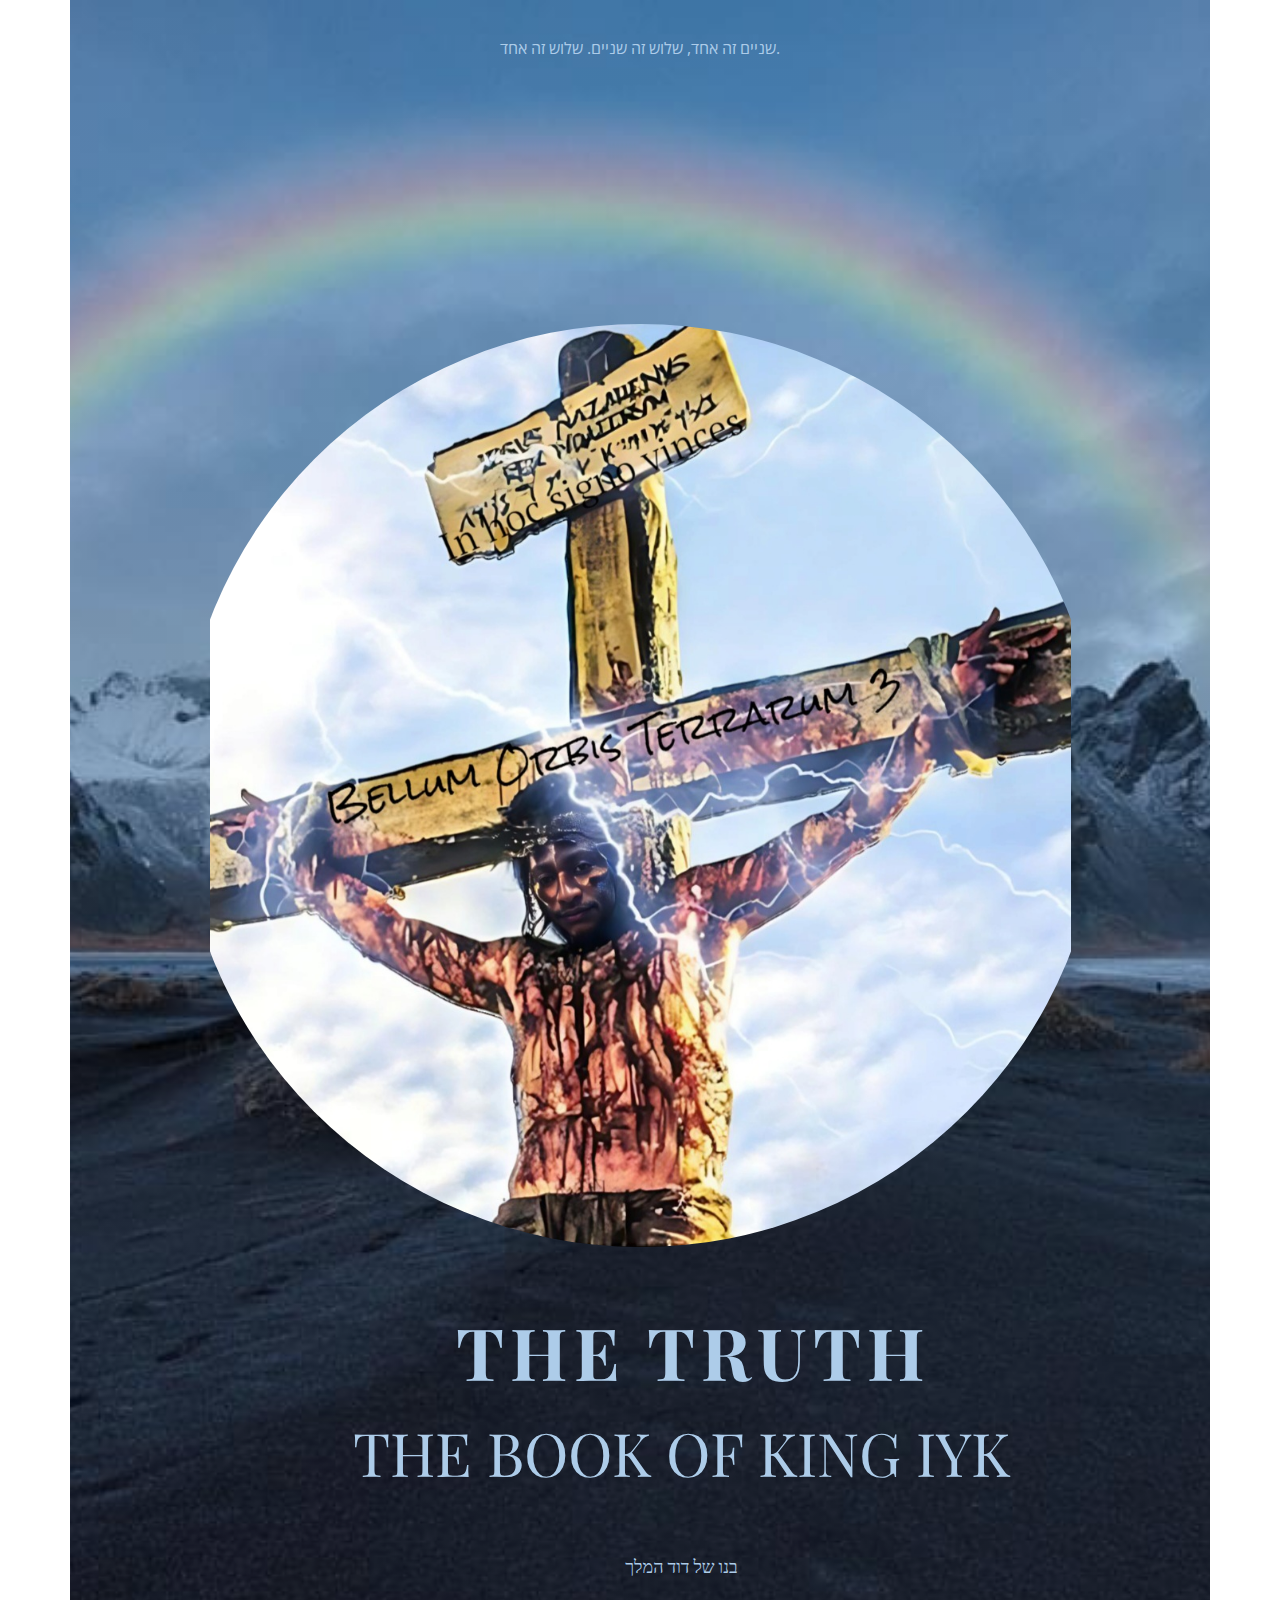
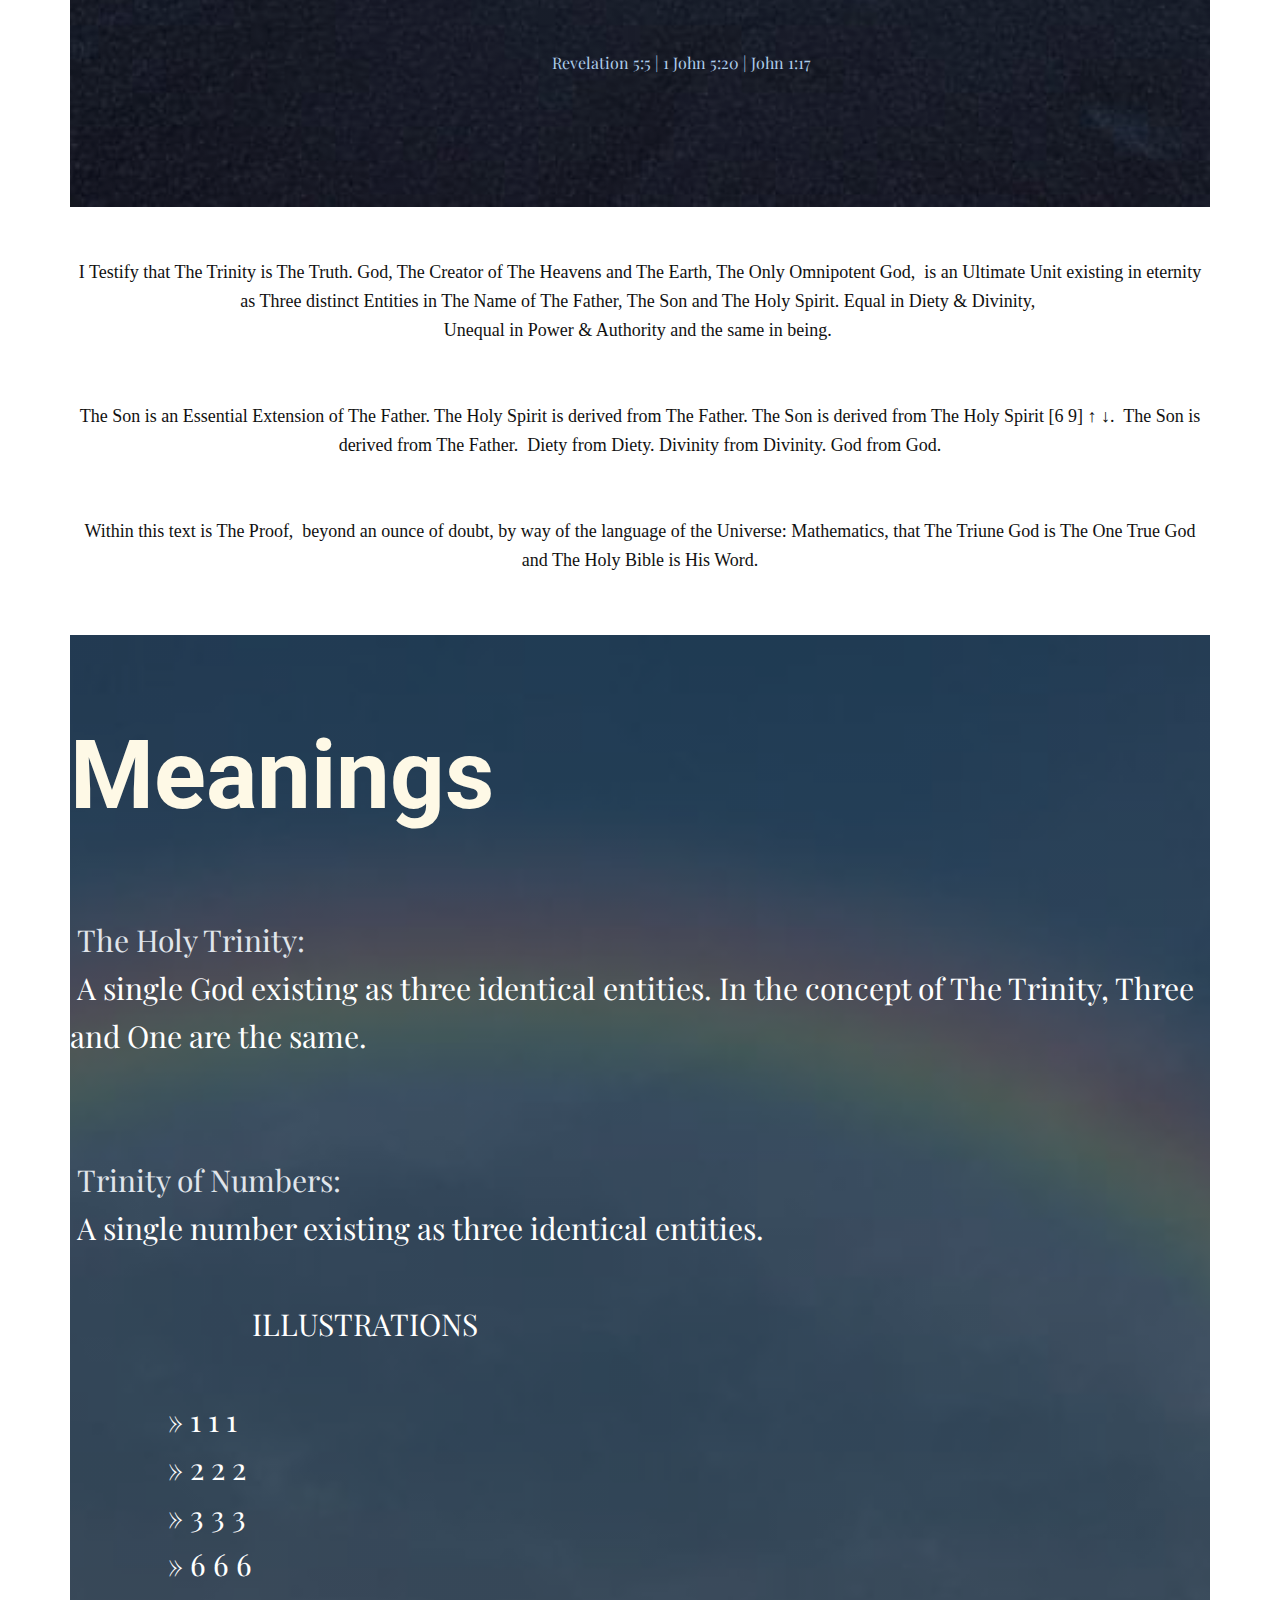
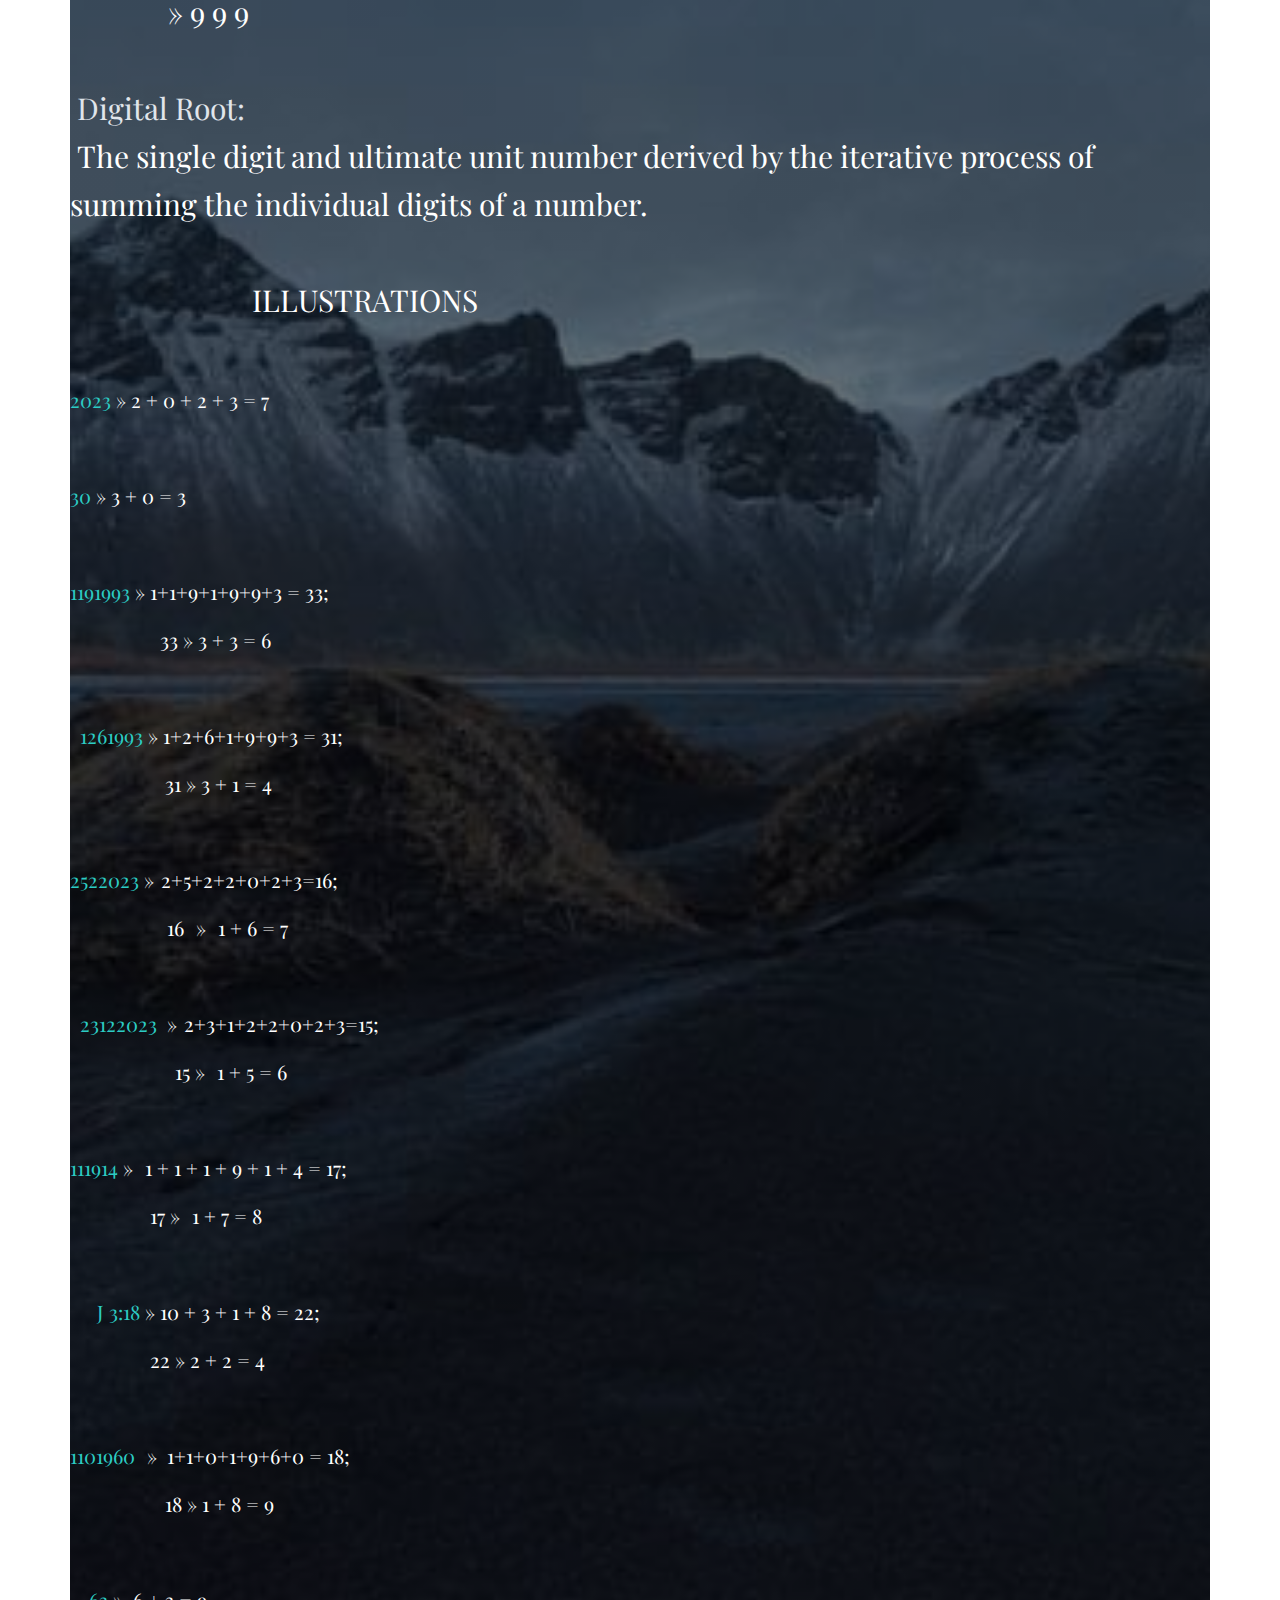
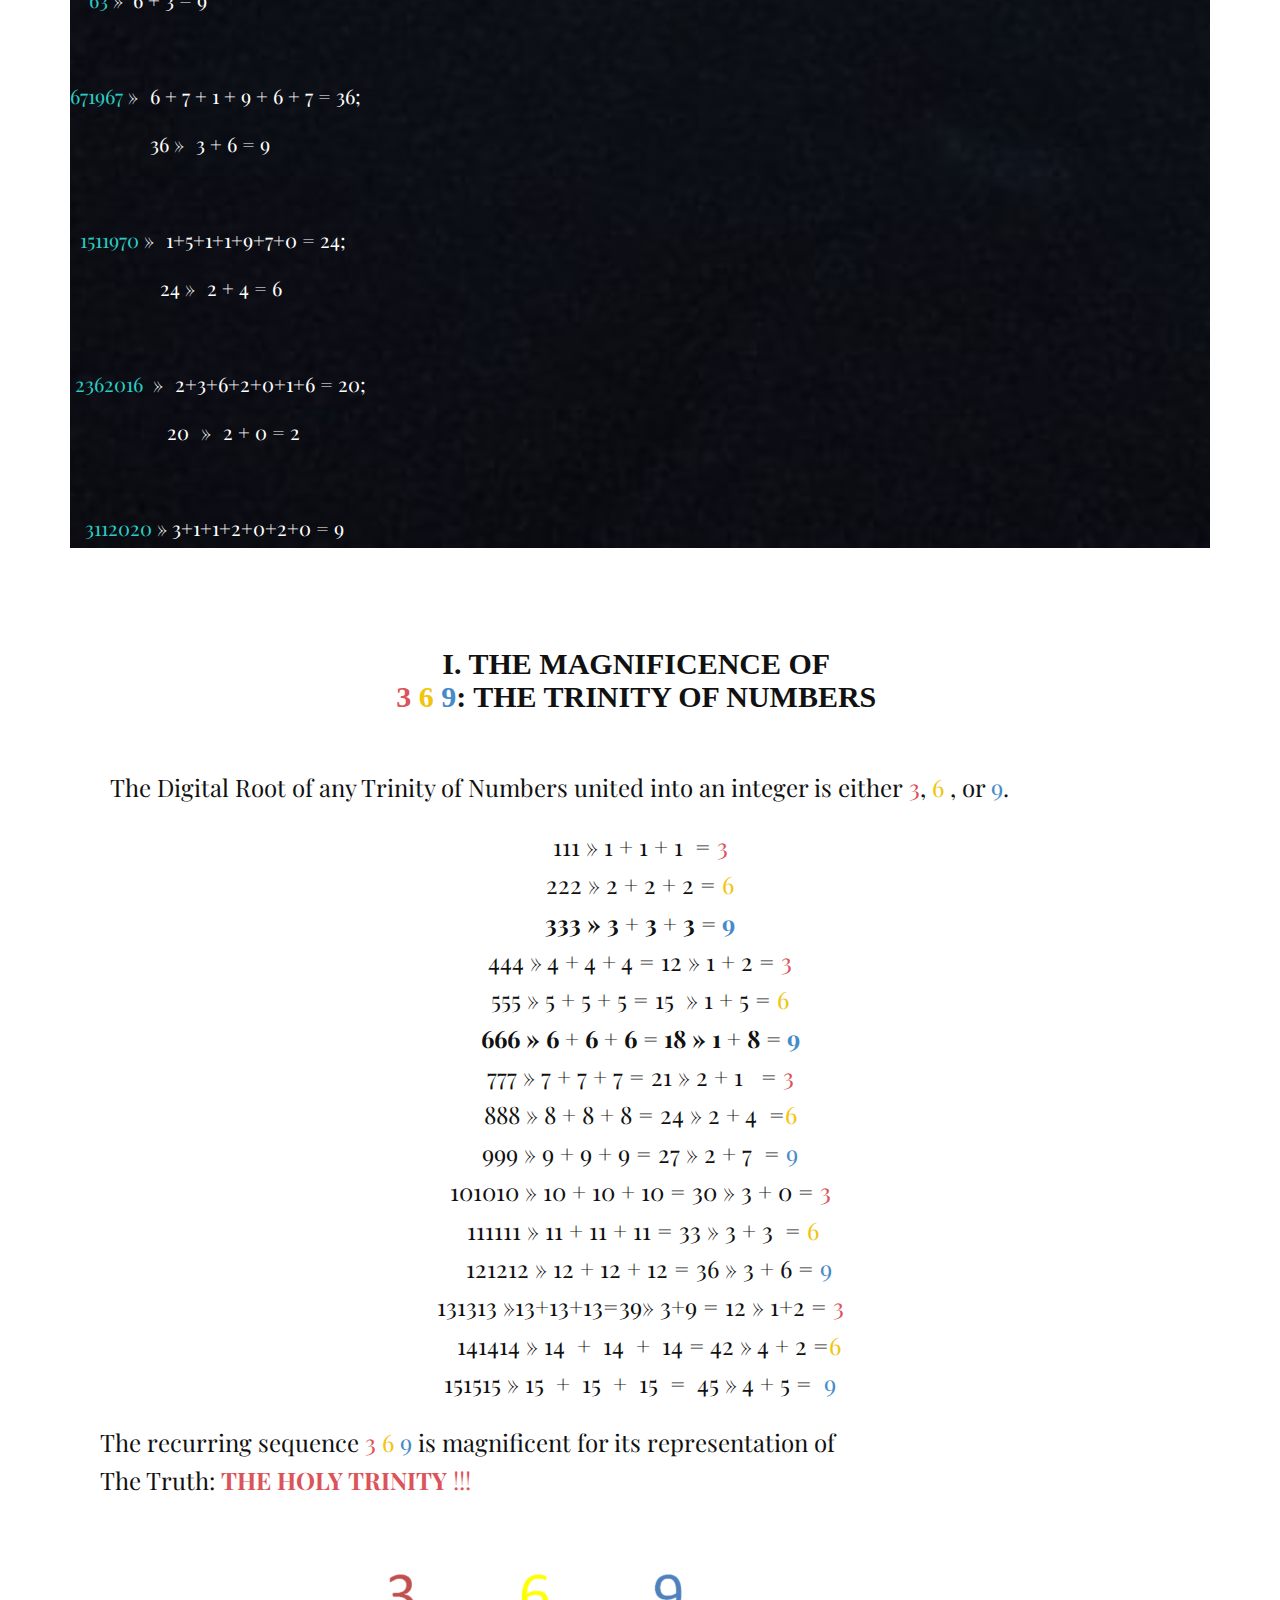
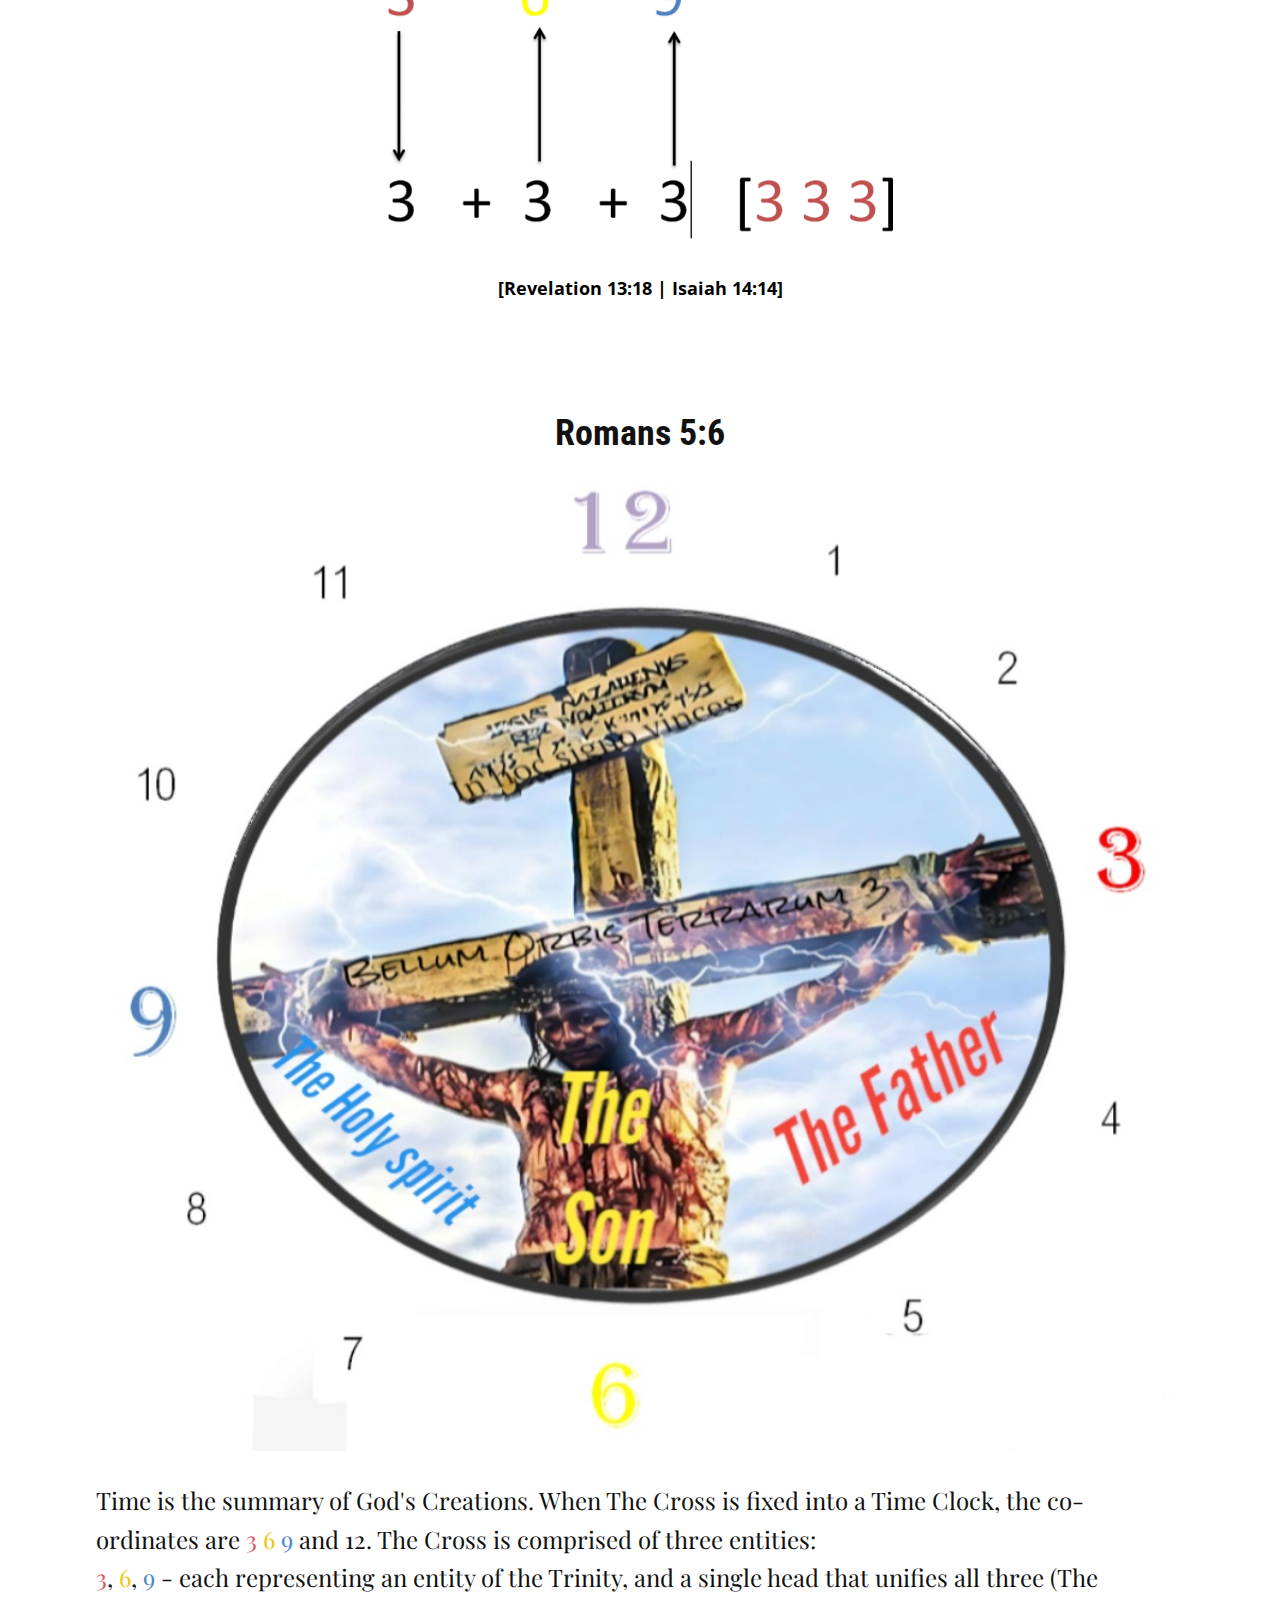
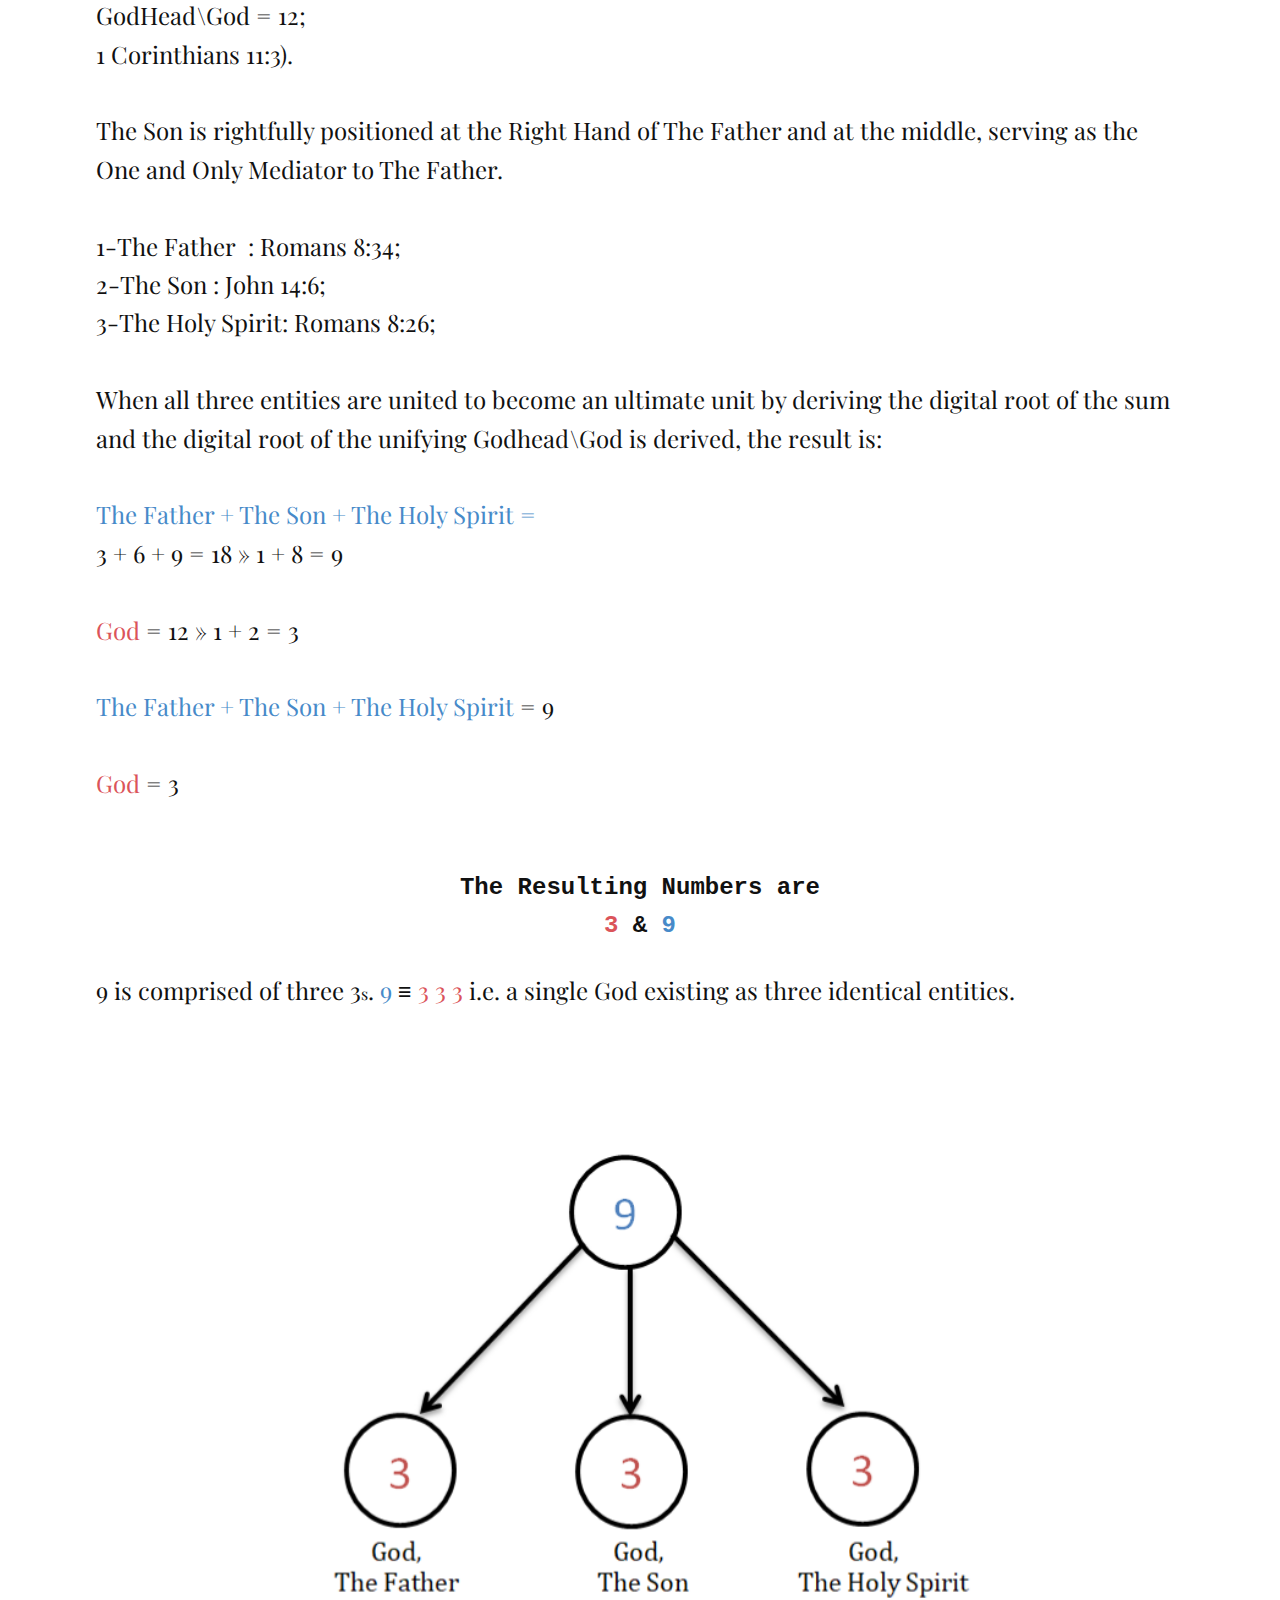
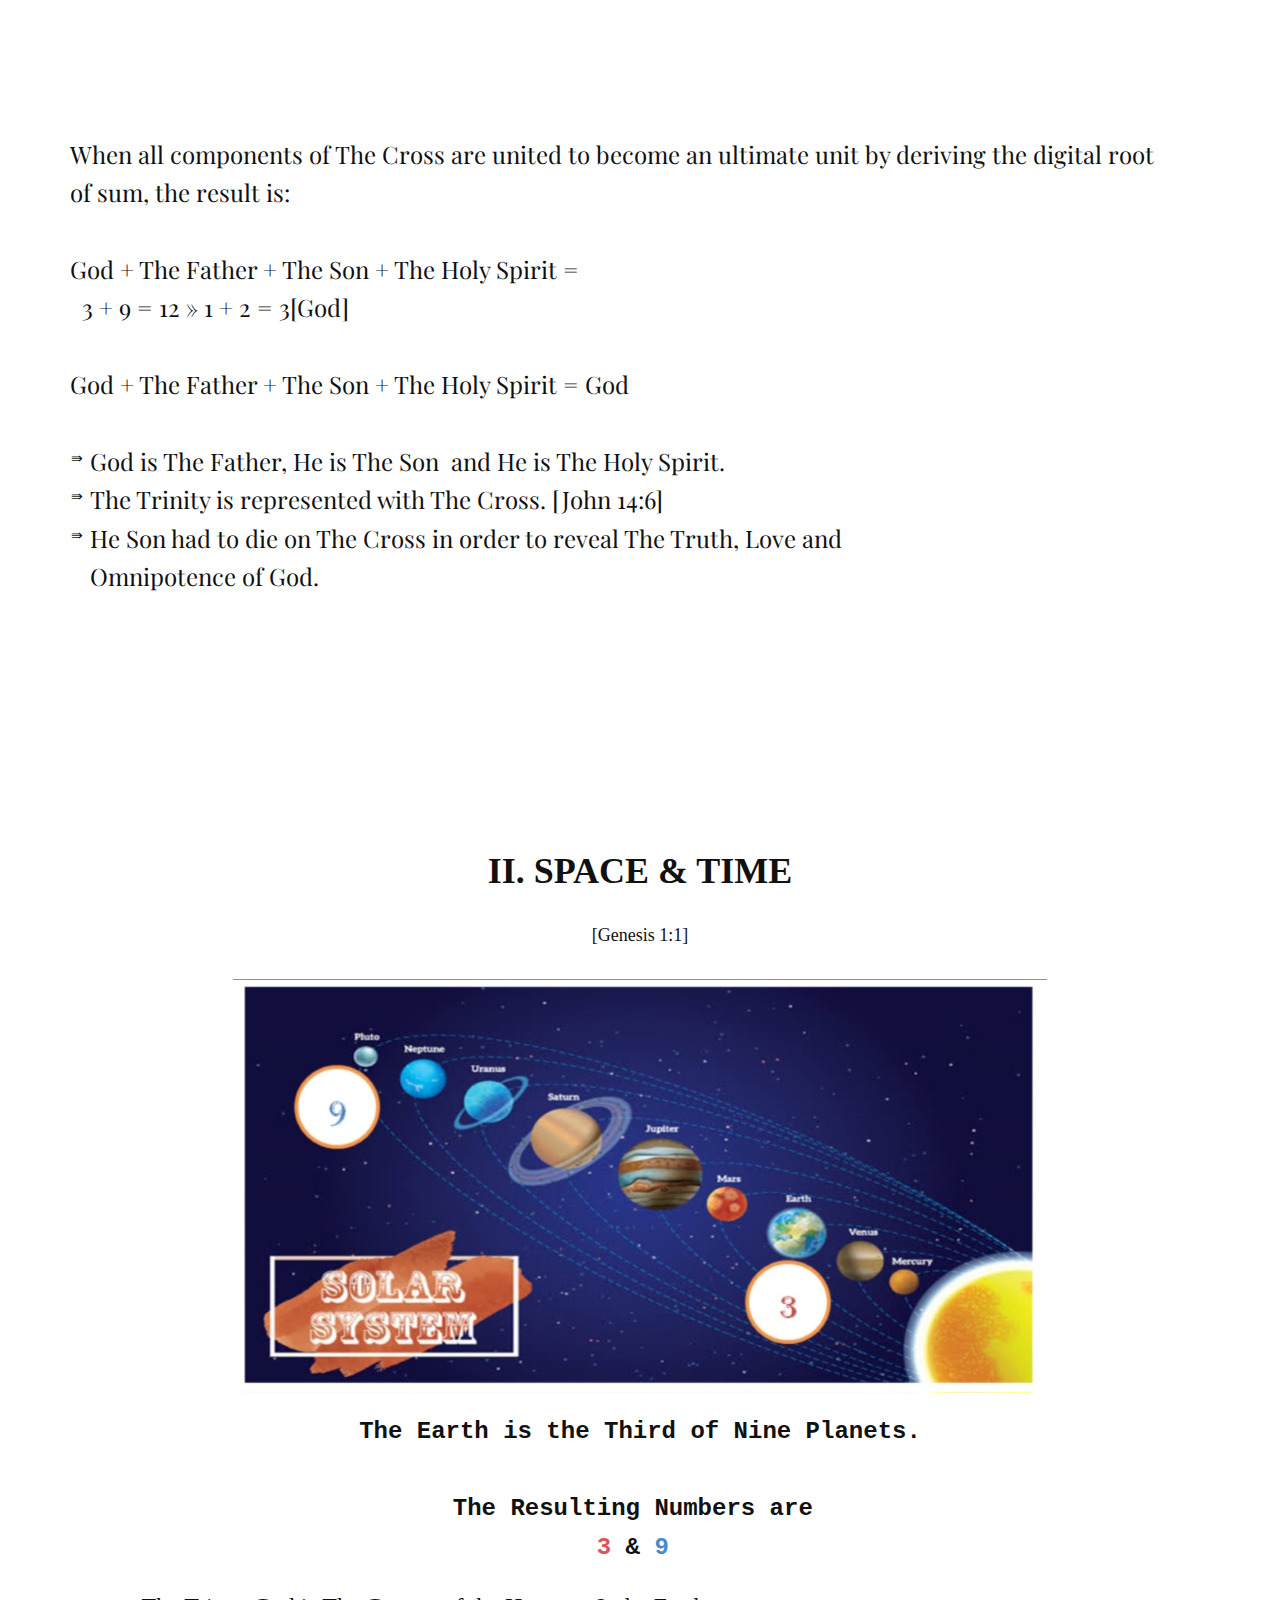
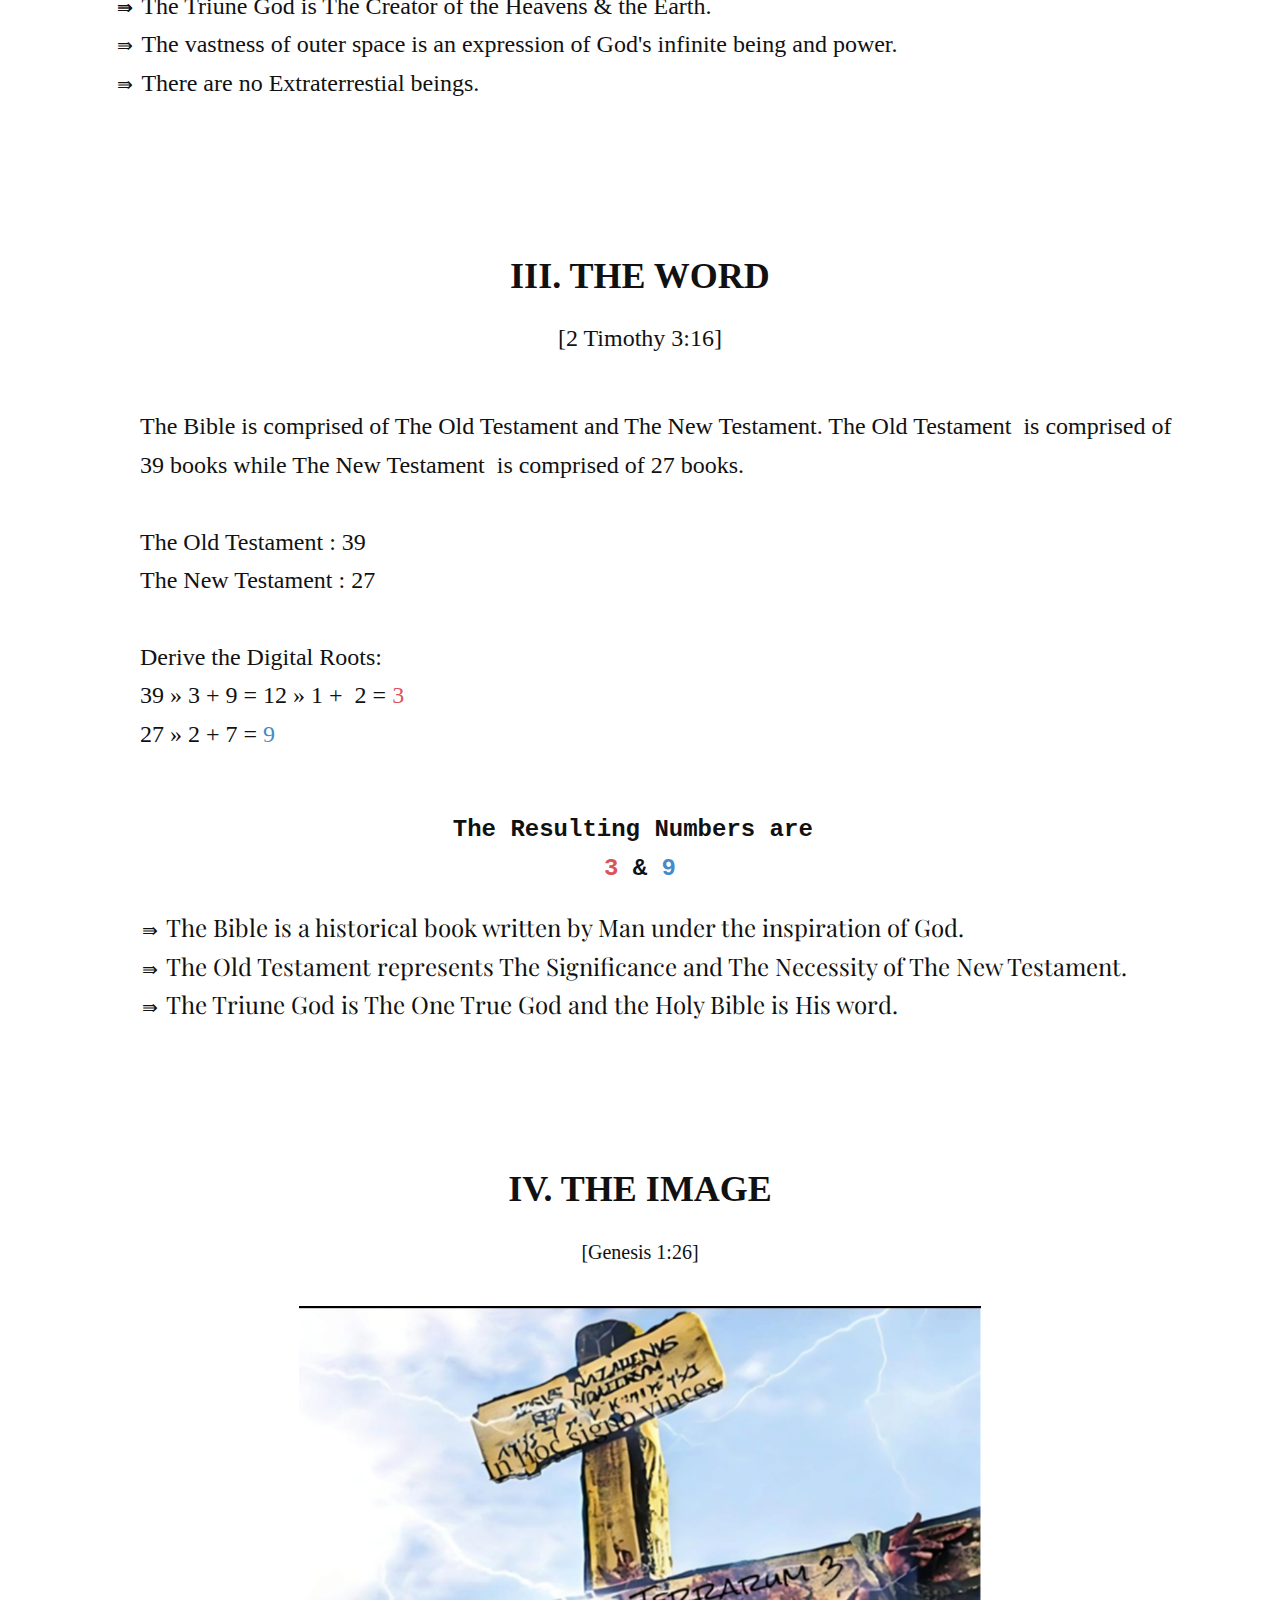
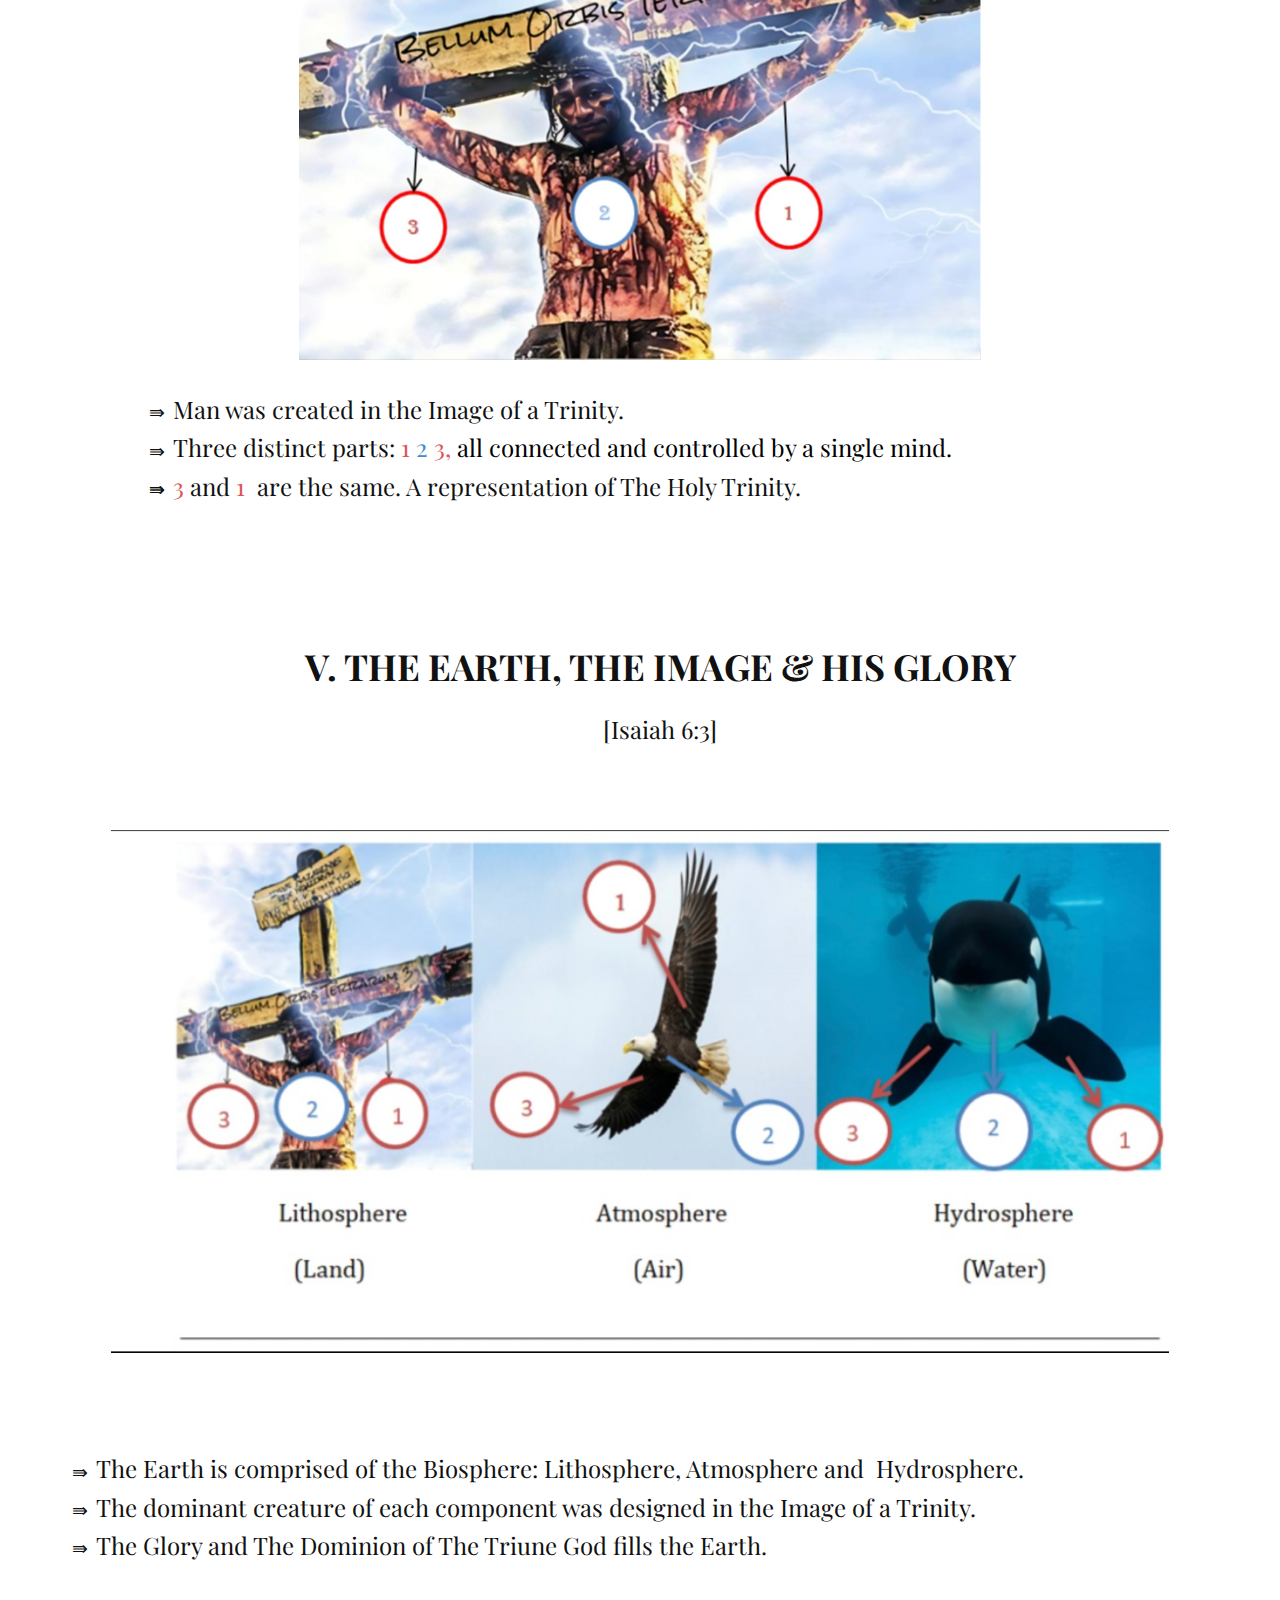
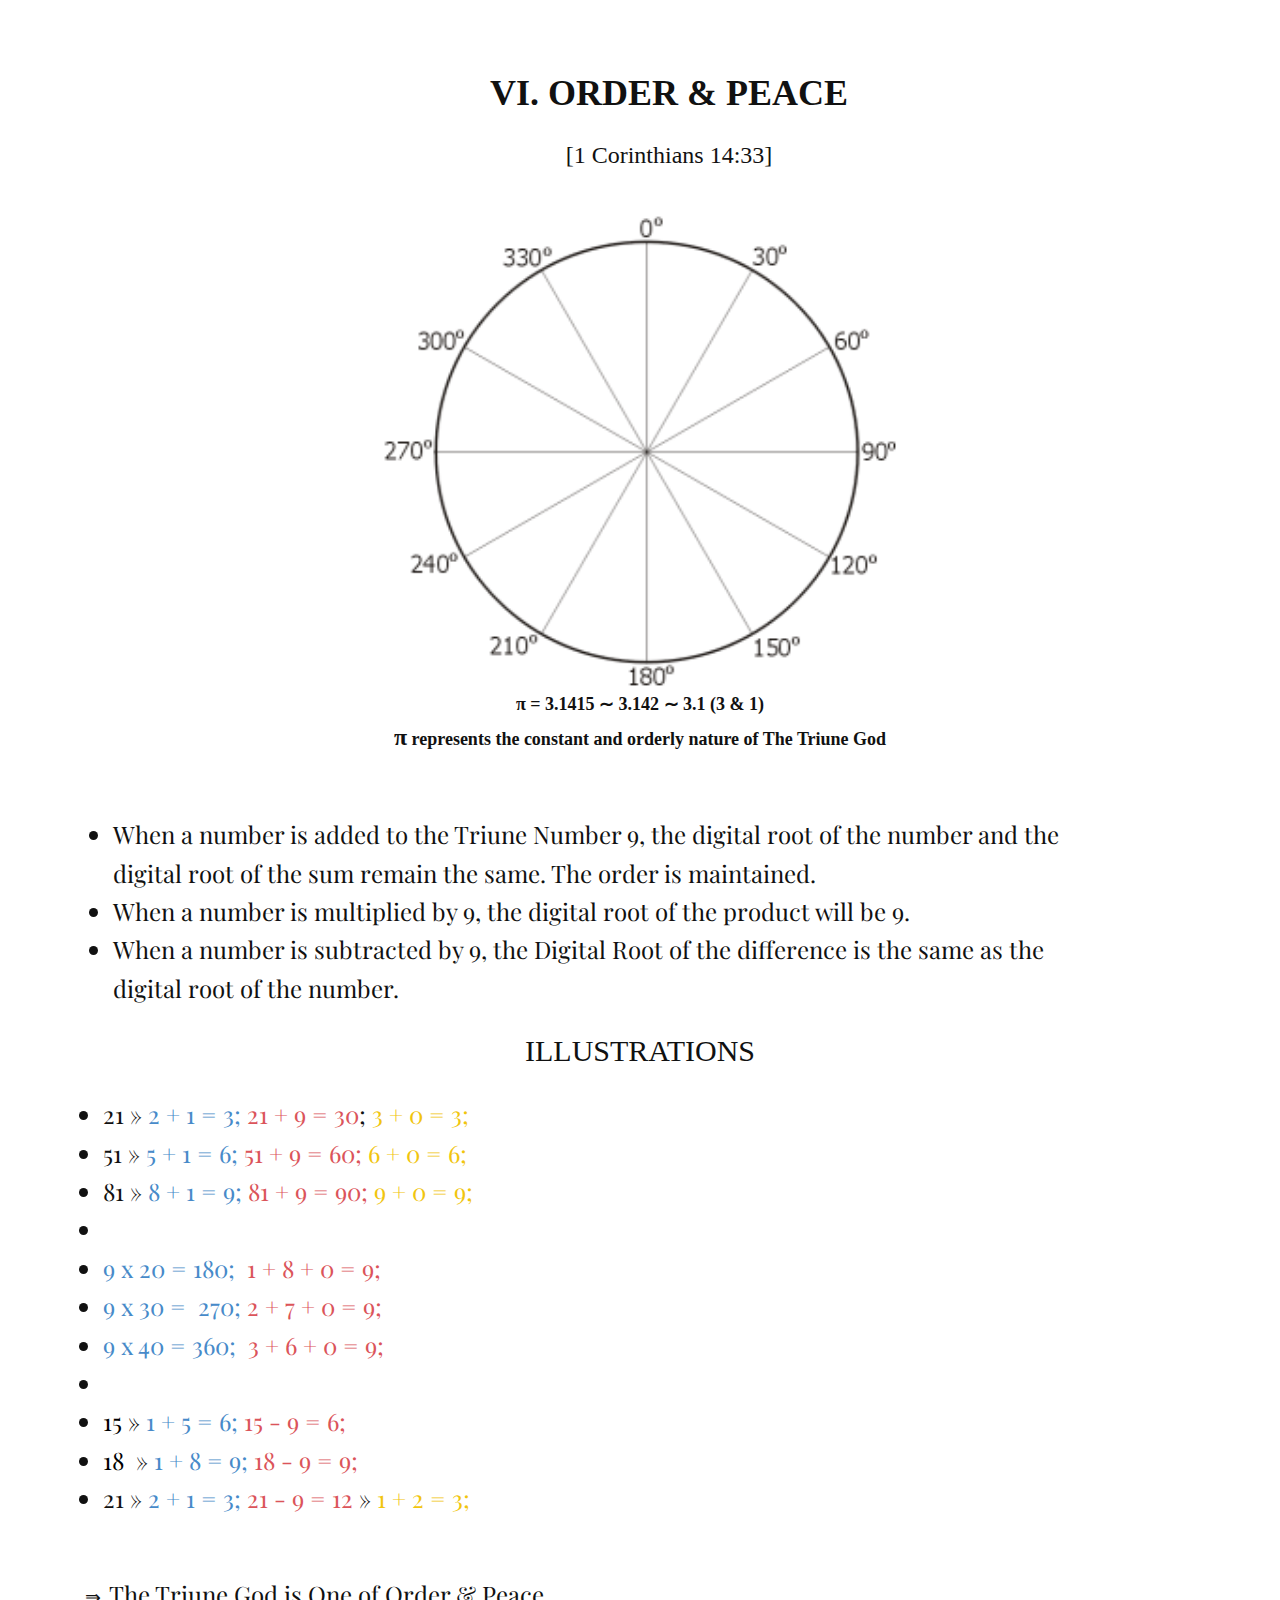
==== commit f3be5e50: "The Truth" ====
--- a/index.html
+++ b/index.html
@@ -184,7 +184,7 @@
                     <span class="u-text-palette-3-base">6&nbsp;</span>
                     <span class="u-text-palette-1-base">9</span>: THE TRINITY OF NUMBERS&nbsp;
                   </h1>
-                  <p class="u-align-center u-custom-font u-font-playfair-display u-text u-text-default u-text-2">The Digital Root of any Trinity of Numbers united into an integer is either&nbsp;<span class="u-text-palette-2-base">3</span>, <span class="u-text-palette-3-base">6</span> or <span class="u-text-palette-1-base">9</span>.
+                  <p class="u-align-center u-custom-font u-font-playfair-display u-text u-text-default u-text-2">The Digital Root of any Trinity of Numbers united into an integer is either&nbsp;<span class="u-text-palette-2-base">3</span>, <span class="u-text-palette-3-base">6 </span>, or <span class="u-text-palette-1-base">9</span>.
                   </p>
                   <p class="u-align-center u-custom-font u-font-playfair-display u-text u-text-3">
                     <span style="font-weight: 700;">
@@ -577,7 +577,7 @@
     
     <footer class="u-align-center u-clearfix u-footer u-grey-80 u-footer" id="sec-1d09"><div class="u-clearfix u-sheet u-sheet-1">
         <p class="u-align-left u-custom-font u-font-georgia u-text u-text-1">Matthew 24: 14 | John 16:25&nbsp; &nbsp; &nbsp; &nbsp; | Isaiah 2:2<br>Matthew 10:35&nbsp; | Isaiah 9:6&nbsp; &nbsp; &nbsp; &nbsp; &nbsp; | 1 Kings 11:36<br>Matthew 24:37&nbsp; &nbsp;| Revelation 1:7&nbsp; | Revelation 3:9<br>
-          <br>Psalm 46:10&nbsp; &nbsp; | Leviticus 26:12 | Revelation 11:18<br>Luke 21:27&nbsp; &nbsp; &nbsp; &nbsp;| Matthew 24: 6&nbsp; | Matthew 15:13<br>Acts 1:11&nbsp; &nbsp; &nbsp; &nbsp; &nbsp; &nbsp;| John 8:32&nbsp; &nbsp; &nbsp; &nbsp; &nbsp;| Jeremiah 29:13<br>
+          <br>Psalm 46:10&nbsp; &nbsp; | Leviticus 26:12 | Revelation 11:18<br>Luke 21:25&nbsp; &nbsp; &nbsp; &nbsp;| Matthew 24: 6&nbsp; | Matthew 15:13<br>Acts 1:11&nbsp; &nbsp; &nbsp; &nbsp; &nbsp; &nbsp;| John 8:32&nbsp; &nbsp; &nbsp; &nbsp; &nbsp;| Jeremiah 29:13<br>
           <br>1 Thess. 5:2&nbsp; &nbsp; &nbsp; &nbsp;| Isaiah 42:13&nbsp; &nbsp; | Revelation 17:14<br>Isaiah 32:1&nbsp; &nbsp; &nbsp; &nbsp; &nbsp;| Deut. 15:6&nbsp; &nbsp; &nbsp; &nbsp;| Genesis 22:18<br>Psalm 45:17&nbsp; &nbsp; &nbsp; | Psalm 45:13&nbsp; &nbsp; | Mark 10:31
         </p>
       </div></footer>
--- a/Home.css
+++ b/Home.css
@@ -809,7 +809,7 @@
 
 @media (max-width: 575px) {
   .u-section-5 .u-sheet-1 {
-    min-height: 1406px;
+    min-height: 1445px;
   }
 
   .u-section-5 .u-text-1 {
@@ -830,10 +830,6 @@
 
   .u-section-5 .u-text-5 {
     margin-top: 31px;
-  }
-
-  .u-section-5 .u-text-6 {
-    margin-left: 17px;
   }
 
   .u-section-5 .u-text-7 {
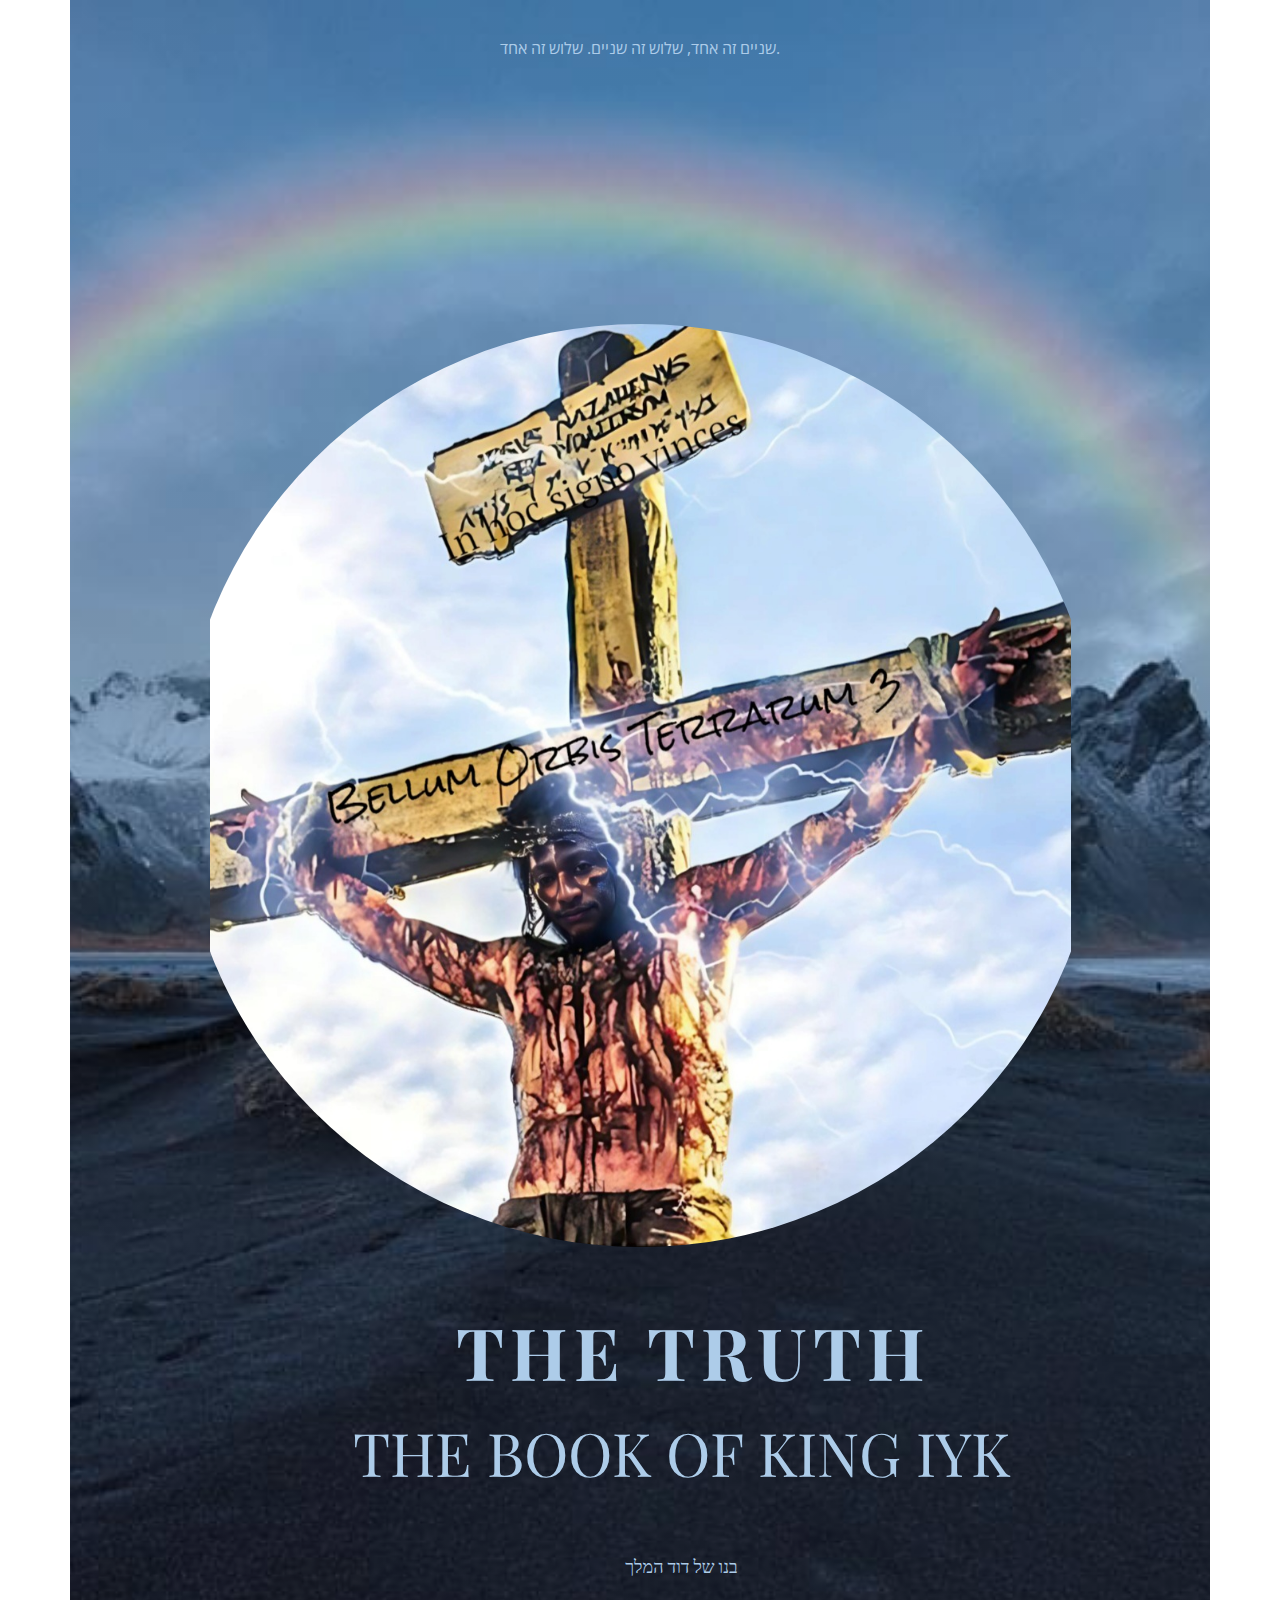
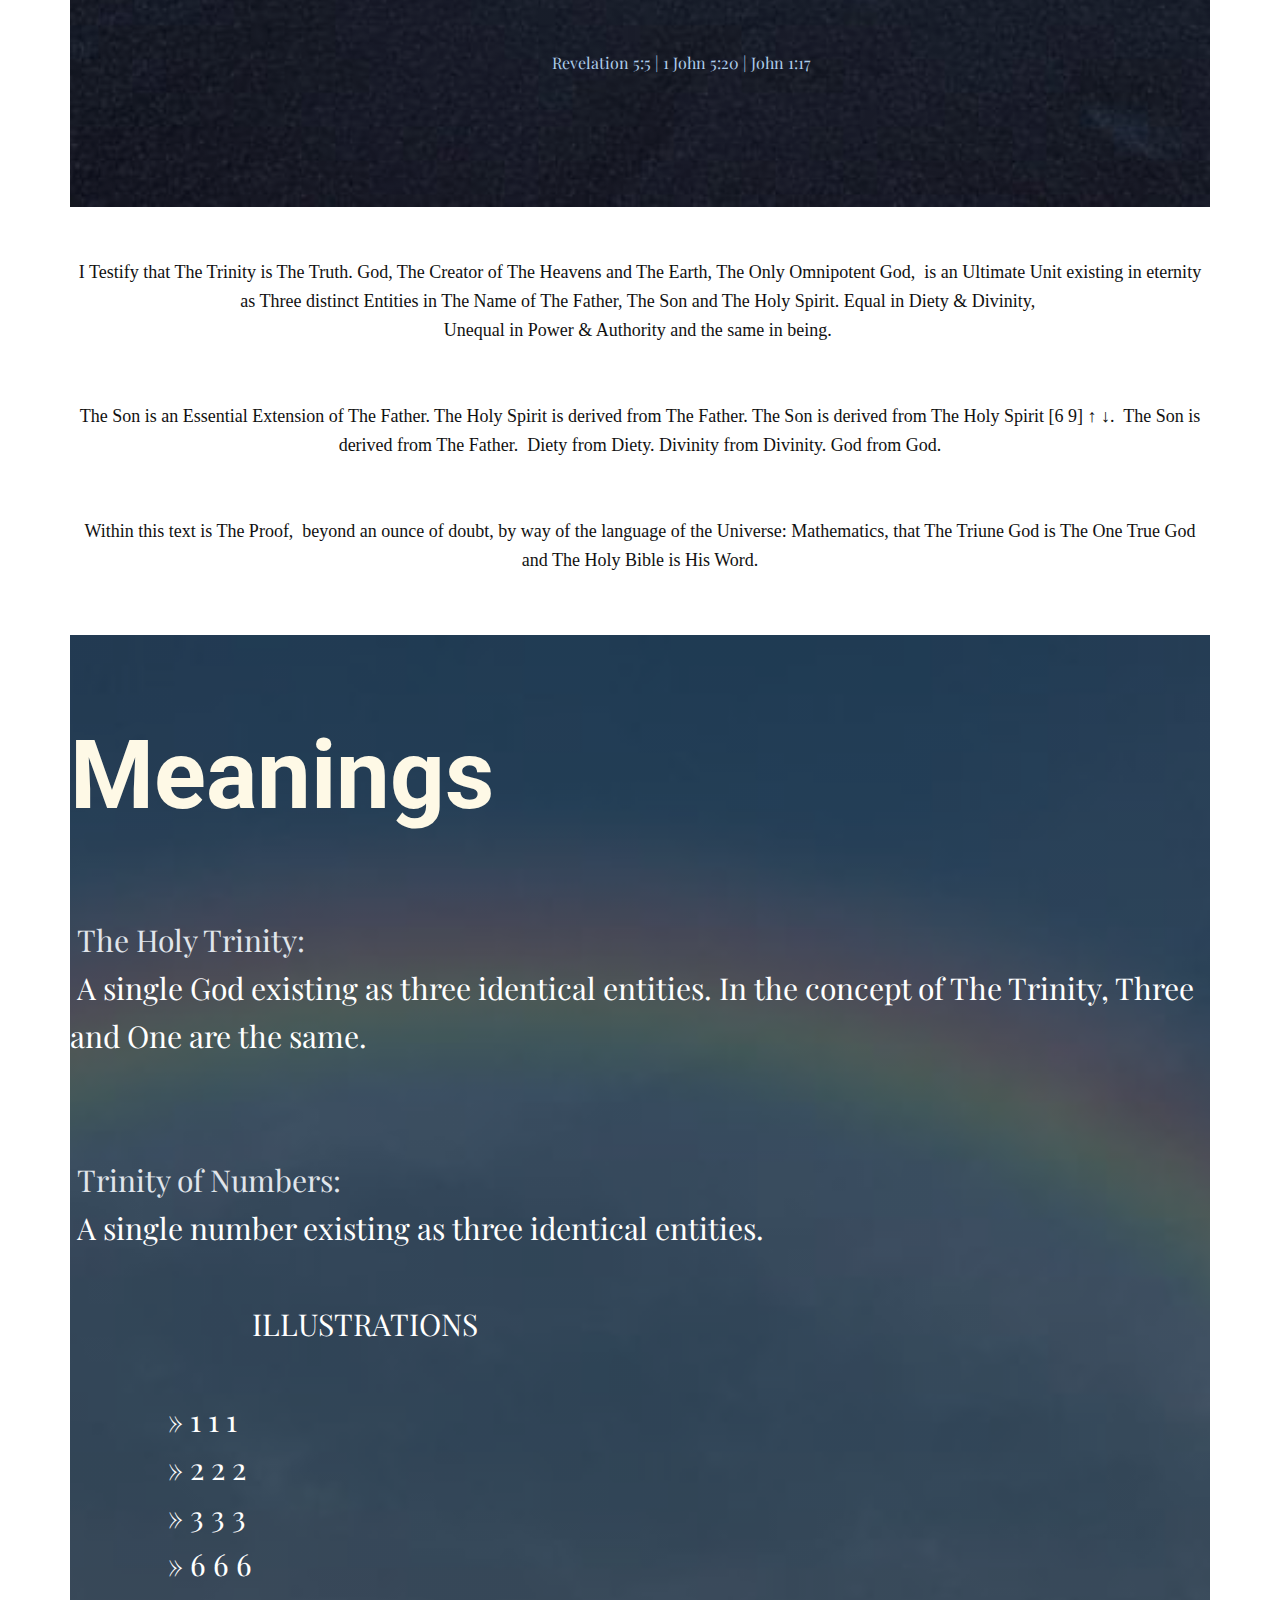
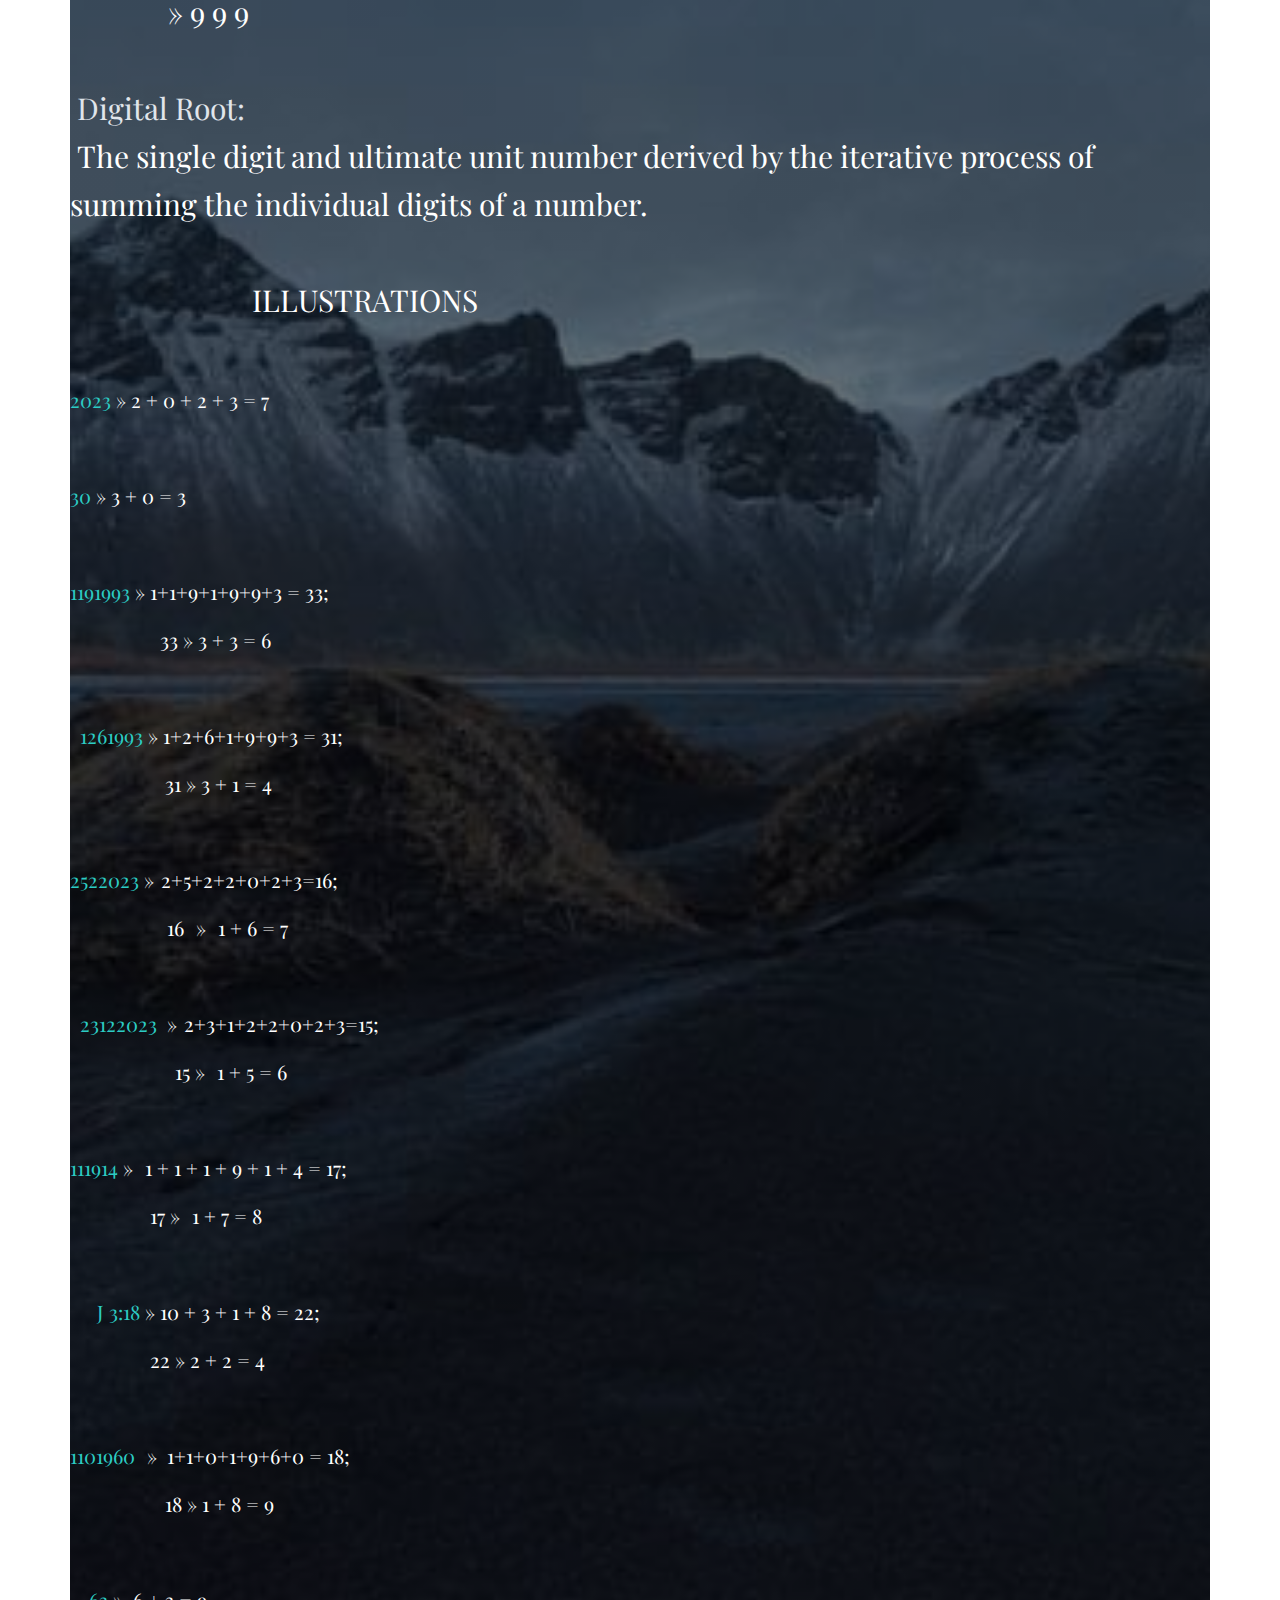
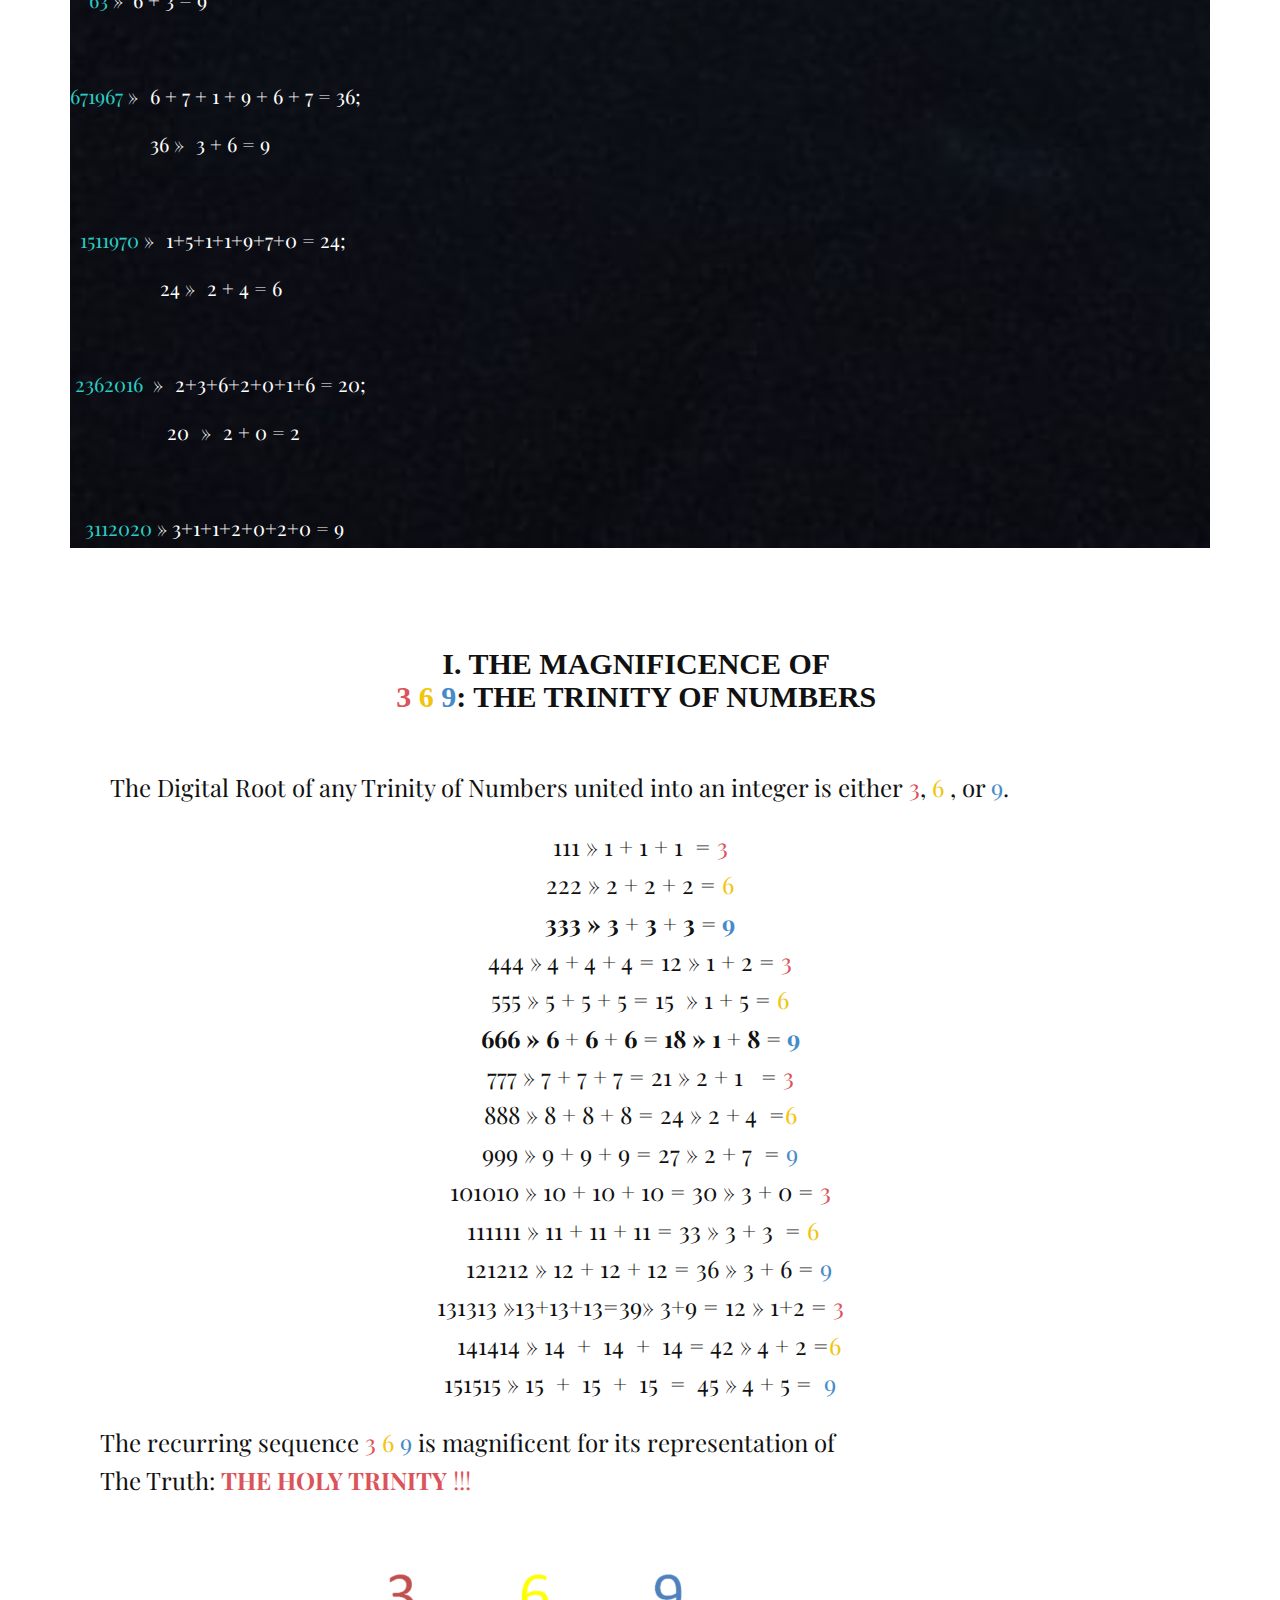
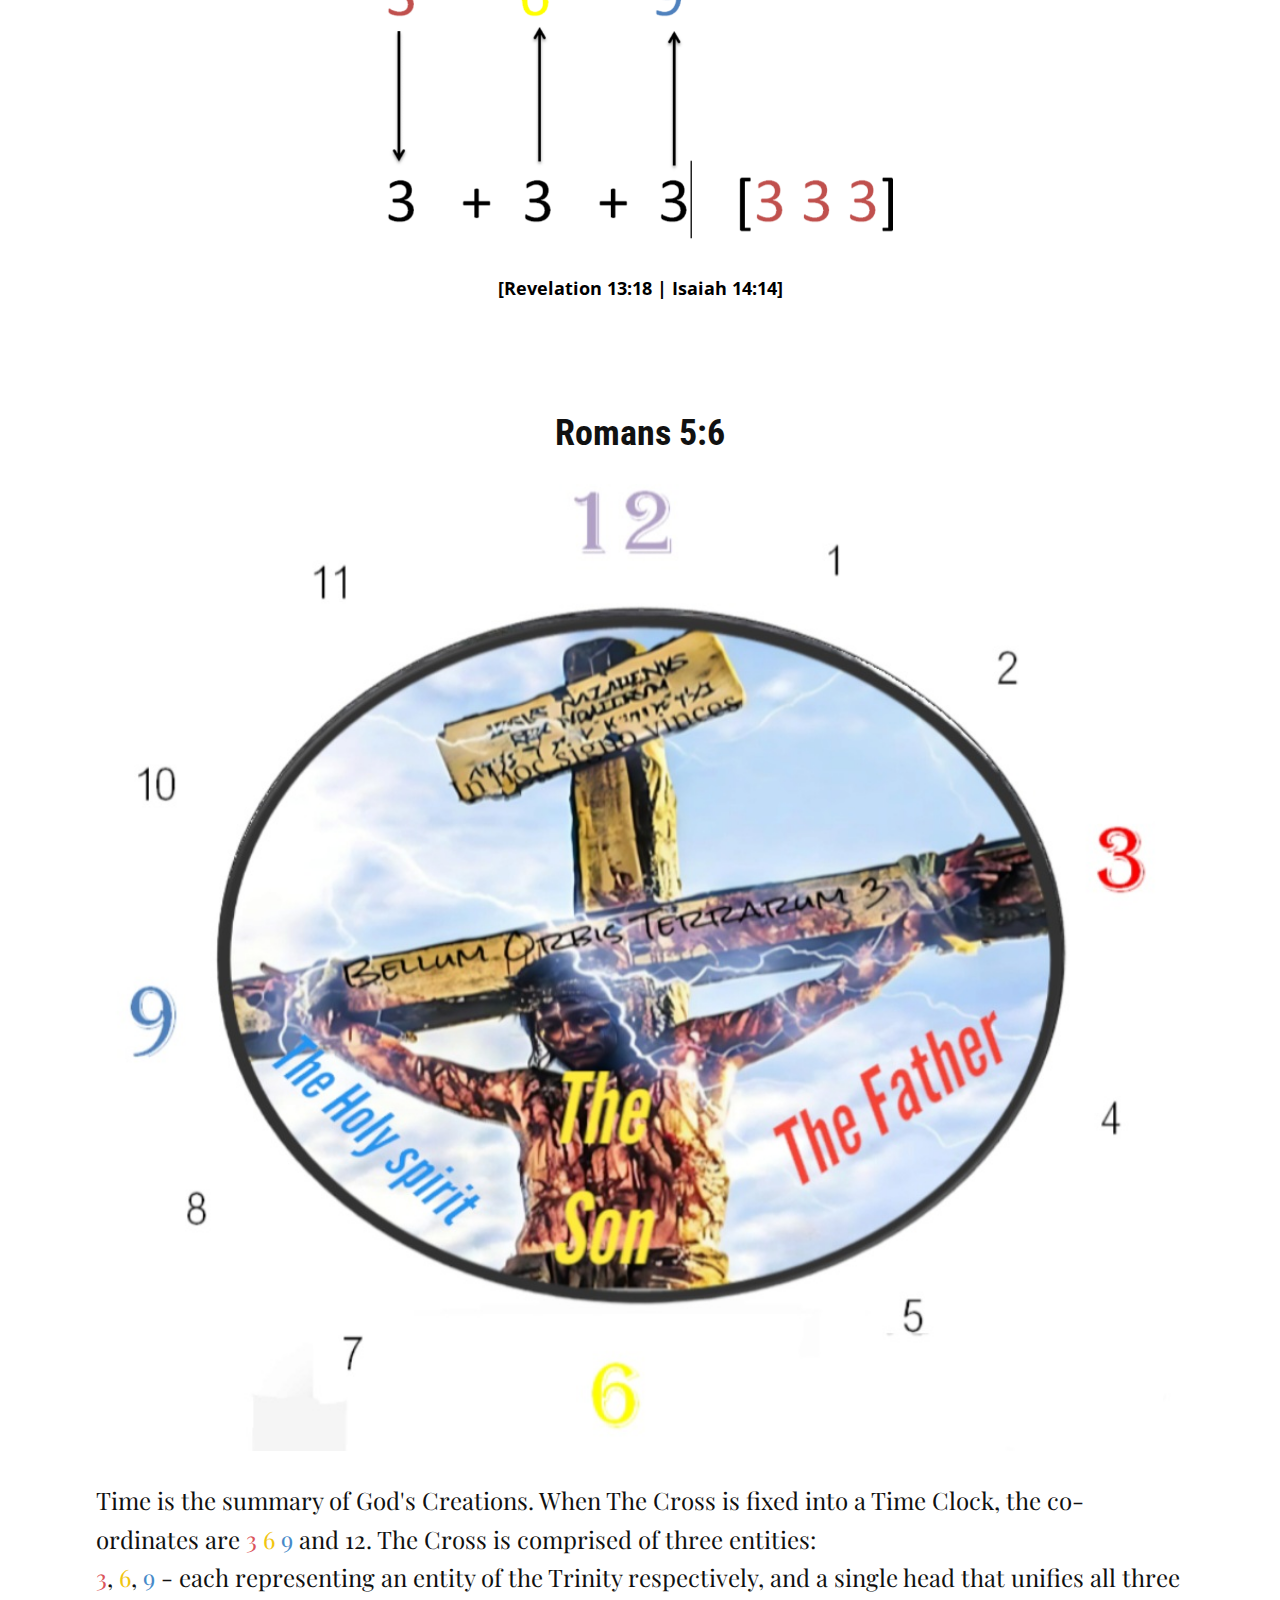
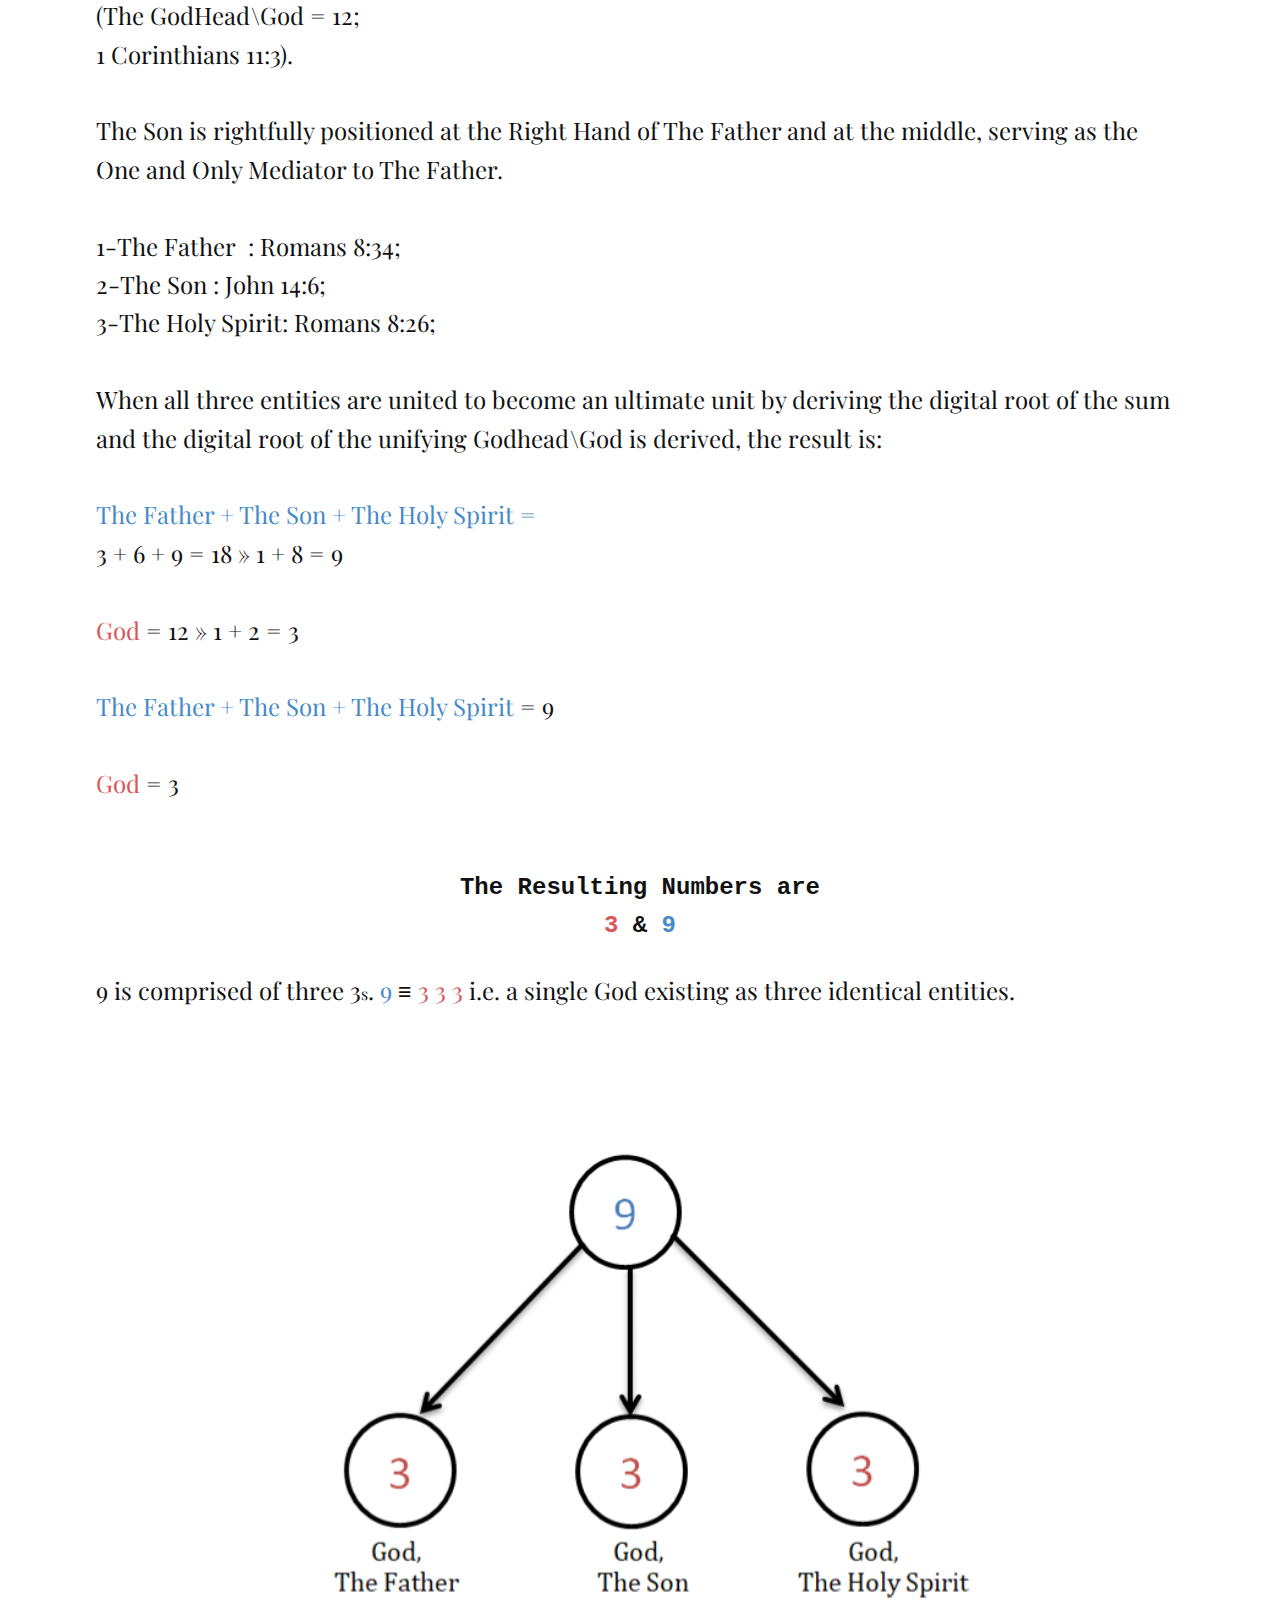
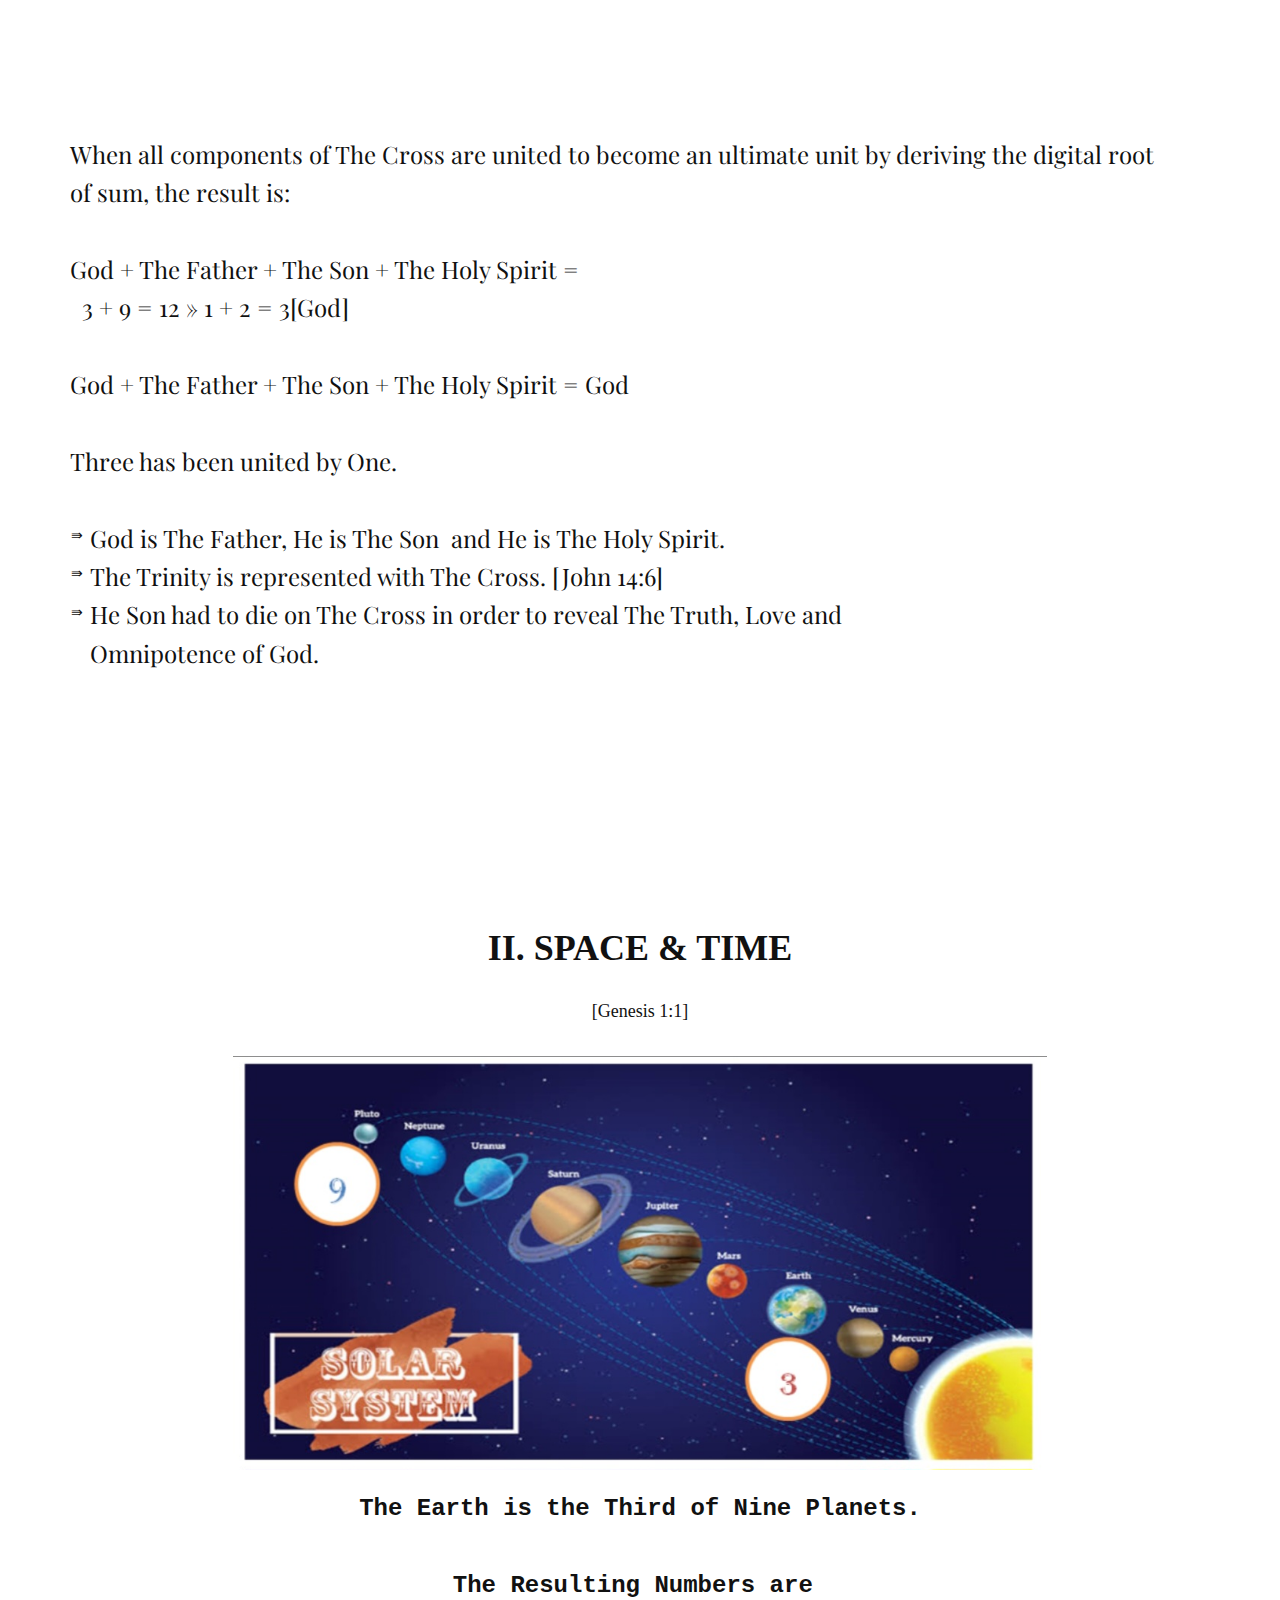
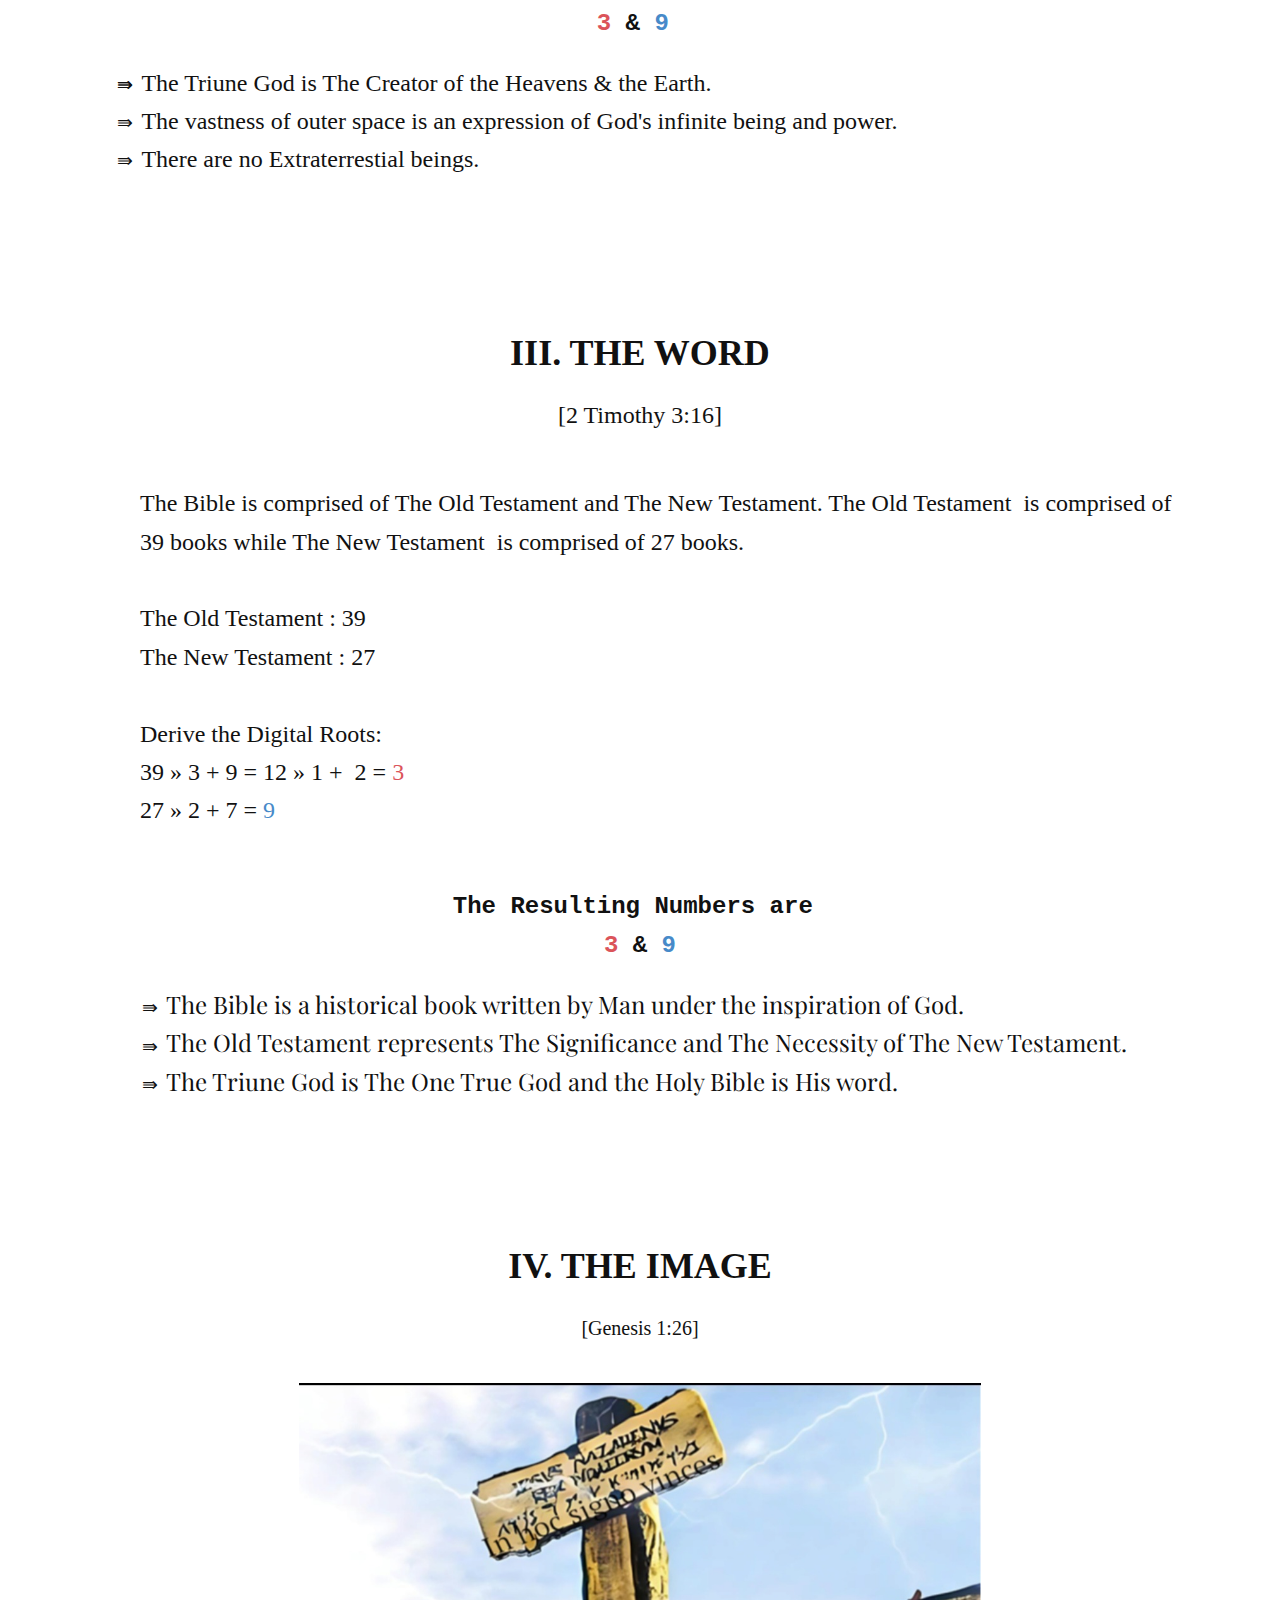
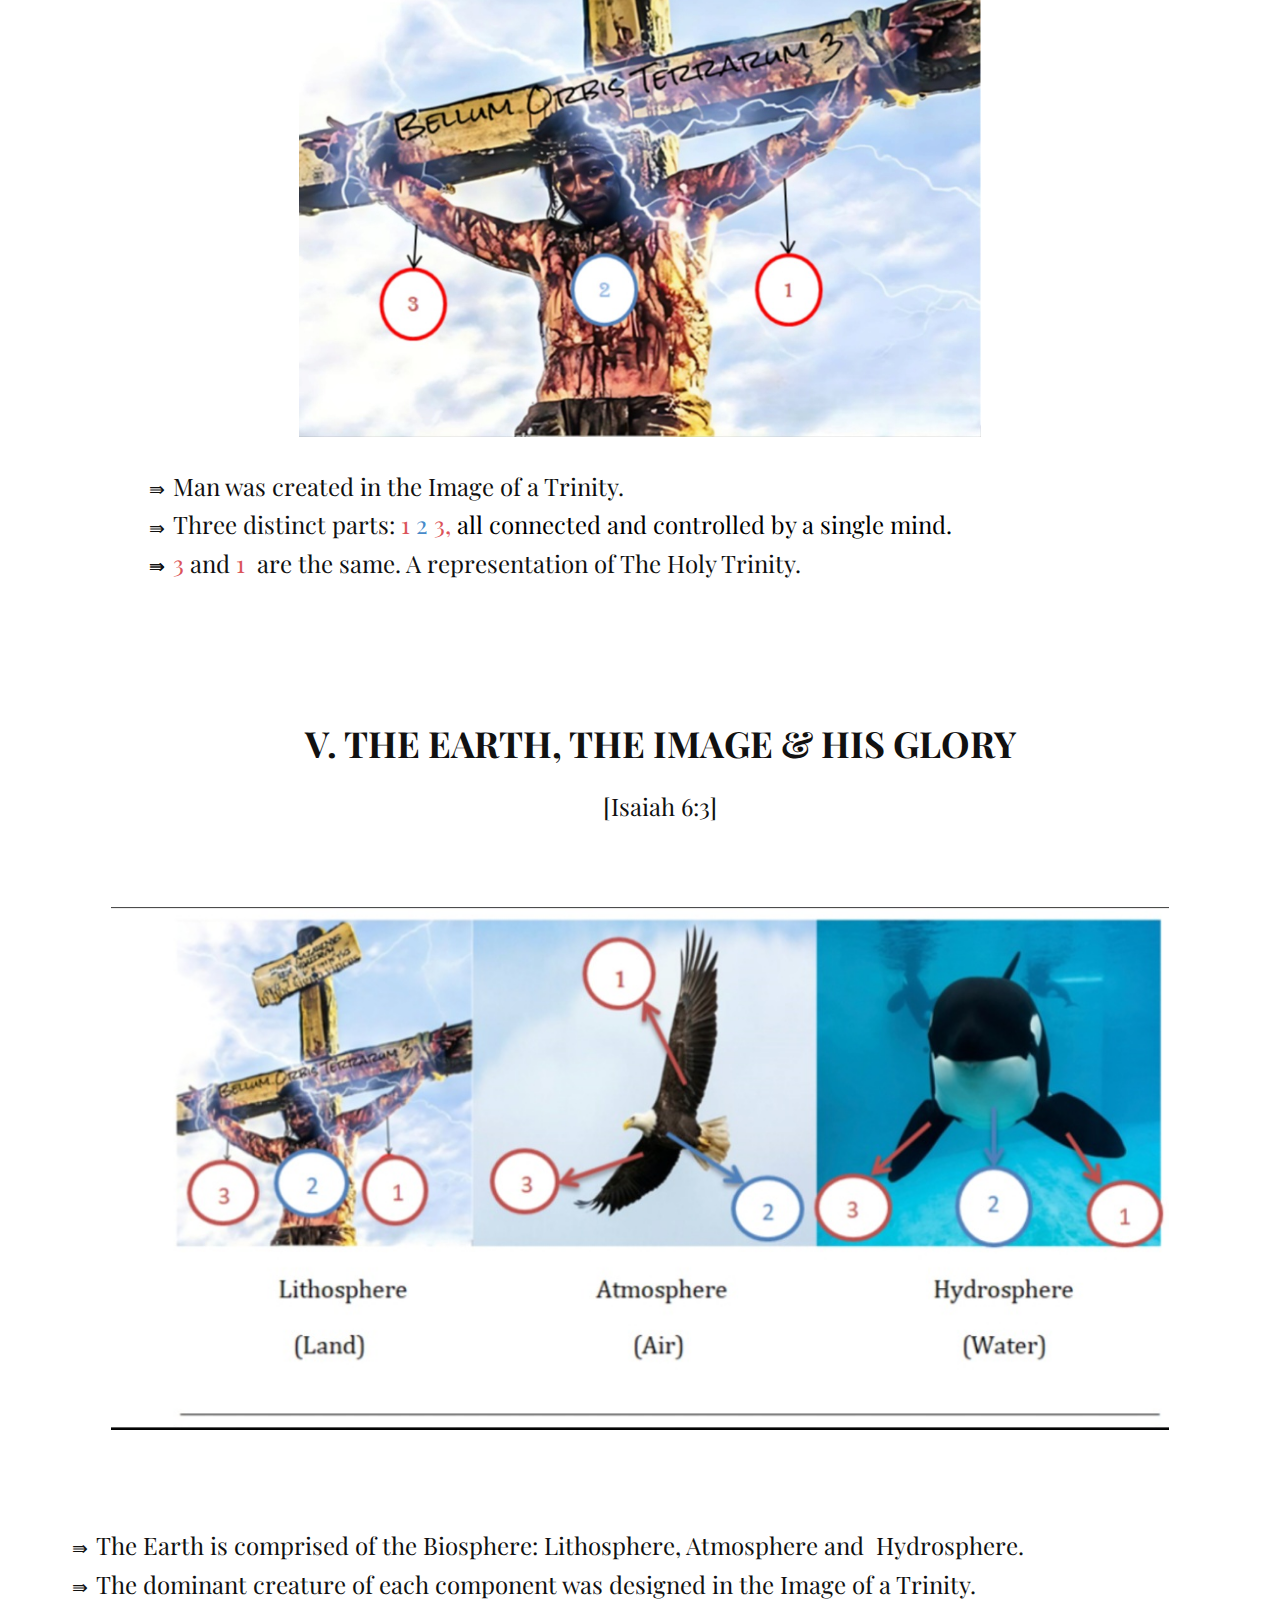
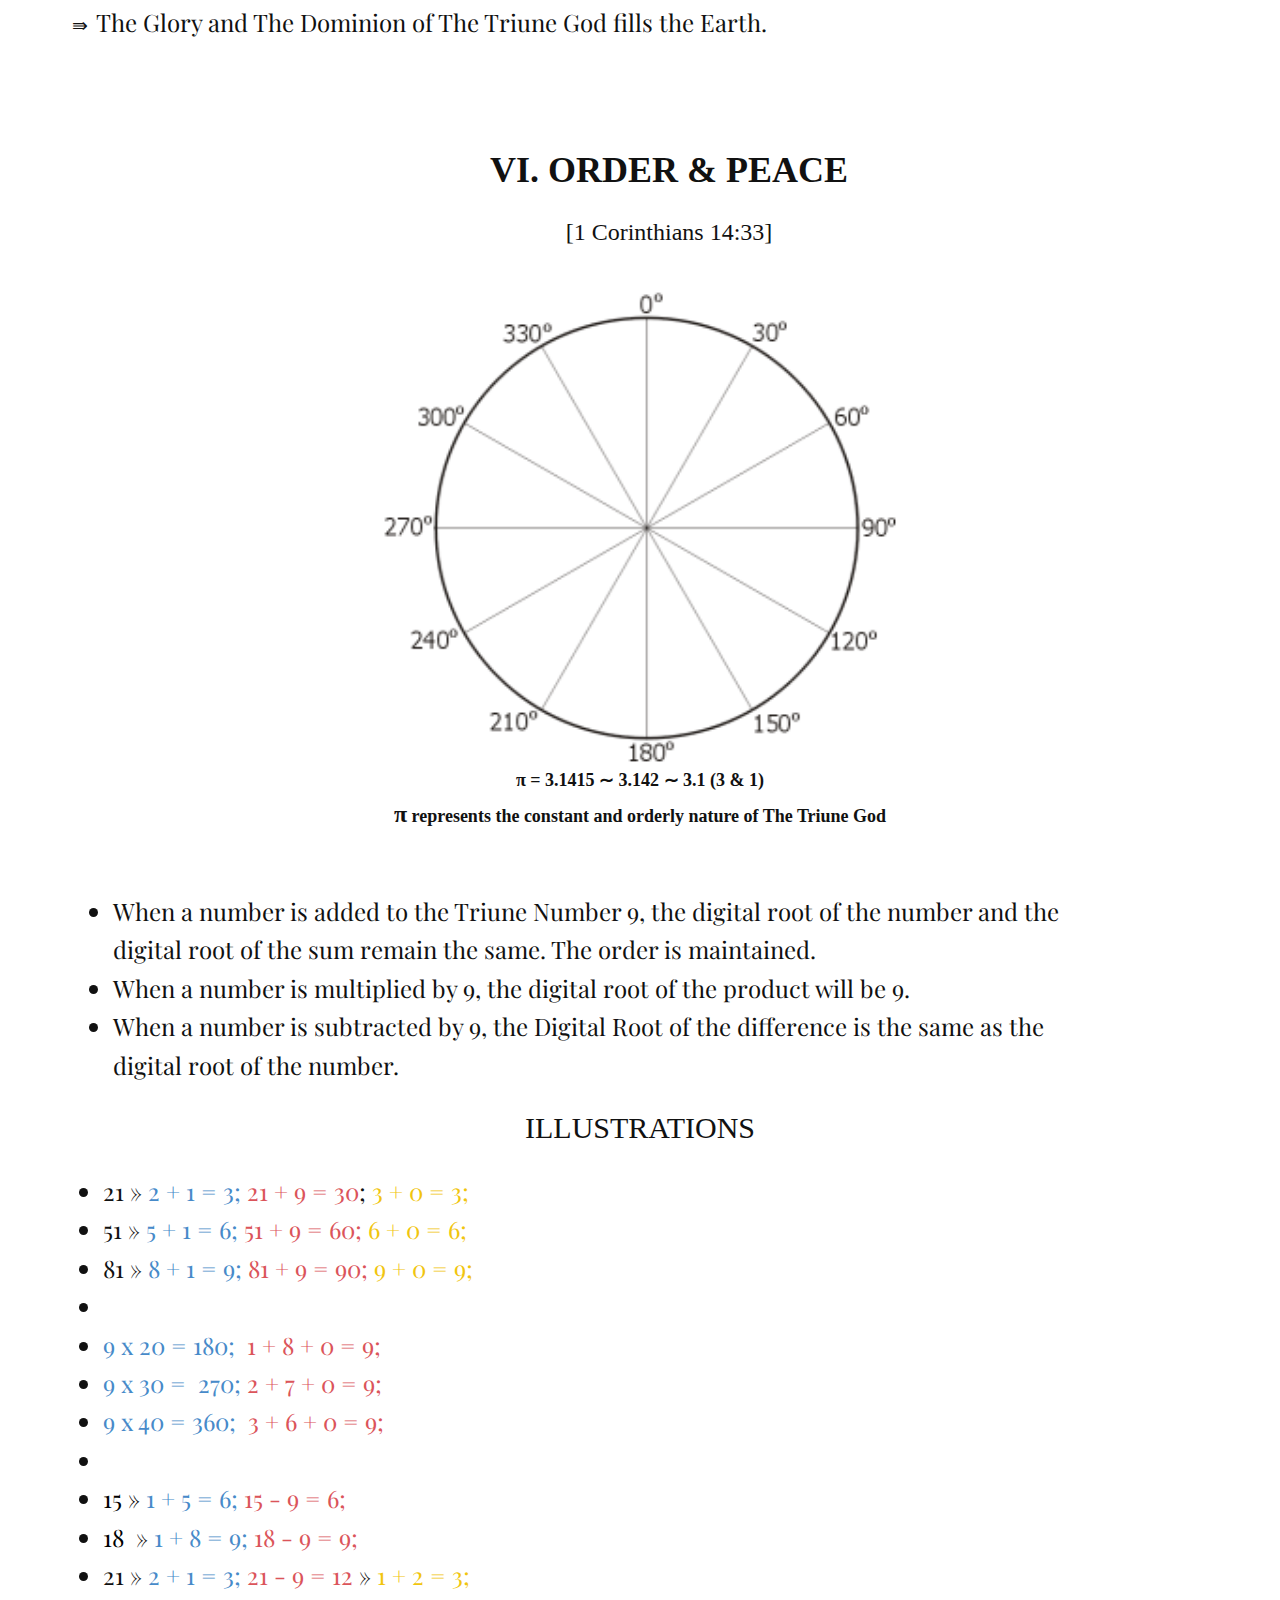
==== commit c120559b: "The Truth" ====
--- a/index.html
+++ b/index.html
@@ -236,7 +236,7 @@
         <p class="u-align-left u-custom-font u-font-playfair-display u-text u-text-7">Time is the summary of God's Creations. When The Cross is fixed into a Time Clock, the co-ordinates are <span class="u-text-palette-2-base">3</span>
           <span class="u-text-palette-3-base">6</span>
           <span class="u-text-palette-1-base">9</span> and 12. The Cross is comprised of three entities:<br>
-          <span class="u-text-palette-2-base">3</span>, <span class="u-text-palette-3-base">6</span>, <span class="u-text-palette-1-base">9</span> - each representing an entity of the Trinity, and a single head that unifies all three (The GodHead\God = 12;&nbsp;<br>1 Corinthians 11:3).<br>
+          <span class="u-text-palette-2-base">3</span>, <span class="u-text-palette-3-base">6</span>, <span class="u-text-palette-1-base">9</span> - each representing an entity of the Trinity respectively, and a single head that unifies all three (The GodHead\God = 12;&nbsp;<br>1 Corinthians 11:3).<br>
           <br>The Son is rightfully positioned at the Right Hand of The Father and at the middle, serving as the One and Only Mediator to The Father.<br>
           <br>1-The Father&nbsp; : Romans 8:34;<br>2-The Son : John 14:6;<br>3-The Holy Spirit: Romans 8:26;<br>
           <br>When all three entities are united to become an ultimate unit by deriving the digital root of the sum and the digital root of the unifying Godhead\God is derived, the result is:<br>
@@ -259,7 +259,8 @@
         <img class="u-align-center-lg u-align-center-md u-align-center-sm u-align-center-xs u-expanded-width-md u-expanded-width-sm u-expanded-width-xs u-image u-image-contain u-image-default u-image-3" src="/images/Screenshot3.png" alt="" data-image-width="628" data-image-height="420">
         <p class="u-custom-font u-font-playfair-display u-text u-text-10">When all components of The Cross are united to become an ultimate unit by deriving the digital root of sum, the result is:<br>
           <br>God + The Father + The Son + The Holy Spirit =&nbsp;<br>&nbsp; 3 + 9 = 12&nbsp;» 1 + 2 = 3[God]<br>
-          <br>God + The Father + The Son + The Holy Spirit = God<br>
+          <br>God + The Father + The Son + The Holy Spirit = God&nbsp;<br>
+          <br>Three has been united by One.<br>
           <br>
         </p>
         <ul class="u-custom-font u-custom-list u-font-playfair-display u-text u-text-11">
@@ -576,9 +577,9 @@
     
     
     <footer class="u-align-center u-clearfix u-footer u-grey-80 u-footer" id="sec-1d09"><div class="u-clearfix u-sheet u-sheet-1">
-        <p class="u-align-left u-custom-font u-font-georgia u-text u-text-1">Matthew 24: 14 | John 16:25&nbsp; &nbsp; &nbsp; &nbsp; | Isaiah 2:2<br>Matthew 10:35&nbsp; | Isaiah 9:6&nbsp; &nbsp; &nbsp; &nbsp; &nbsp; | 1 Kings 11:36<br>Matthew 24:37&nbsp; &nbsp;| Revelation 1:7&nbsp; | Revelation 3:9<br>
-          <br>Psalm 46:10&nbsp; &nbsp; | Leviticus 26:12 | Revelation 11:18<br>Luke 21:25&nbsp; &nbsp; &nbsp; &nbsp;| Matthew 24: 6&nbsp; | Matthew 15:13<br>Acts 1:11&nbsp; &nbsp; &nbsp; &nbsp; &nbsp; &nbsp;| John 8:32&nbsp; &nbsp; &nbsp; &nbsp; &nbsp;| Jeremiah 29:13<br>
-          <br>1 Thess. 5:2&nbsp; &nbsp; &nbsp; &nbsp;| Isaiah 42:13&nbsp; &nbsp; | Revelation 17:14<br>Isaiah 32:1&nbsp; &nbsp; &nbsp; &nbsp; &nbsp;| Deut. 15:6&nbsp; &nbsp; &nbsp; &nbsp;| Genesis 22:18<br>Psalm 45:17&nbsp; &nbsp; &nbsp; | Psalm 45:13&nbsp; &nbsp; | Mark 10:31
+        <p class="u-align-left u-custom-font u-font-georgia u-text u-text-1">Matthew 24: 14 | John 16:25&nbsp; &nbsp; &nbsp; &nbsp; | Isaiah 2:2<br>Matthew 10:35&nbsp; | Isaiah 9:6&nbsp; &nbsp; &nbsp; &nbsp; &nbsp; | 1 Kings 11:36<br>Matthew 24:37&nbsp; | Revelation 1:7&nbsp; | Revelation 3:9<br>
+          <br>Psalm 46:10&nbsp; &nbsp; | Leviticus 26:12 | Revelation 11:18<br>Luke 21:25&nbsp; &nbsp; &nbsp; &nbsp;| Matthew 24: 6&nbsp; | Matthew 15:13<br>Acts 1:11&nbsp; &nbsp; &nbsp; &nbsp; &nbsp; &nbsp;| John 8:32&nbsp; &nbsp; &nbsp; &nbsp; &nbsp; | Jeremiah 29:13<br>
+          <br>1 Thess. 5:2&nbsp; &nbsp; &nbsp; &nbsp;| Isaiah 42:13&nbsp; &nbsp; | Revelation 17:14<br>Isaiah 32:1&nbsp; &nbsp; &nbsp; &nbsp; | Deut. 15:6&nbsp; &nbsp; &nbsp; &nbsp; | Genesis 22:18<br>Psalm 45:17&nbsp; &nbsp; &nbsp; | Isaiah 43:19&nbsp; &nbsp; &nbsp;| Mark 10:31<br>
         </p>
       </div></footer>
     <section class="u-backlink u-clearfix u-grey-80">
--- a/Home.css
+++ b/Home.css
@@ -1297,12 +1297,12 @@
 .u-section-9 .u-image-1 {
   width: 803px;
   height: 358px;
-  margin: 34px auto 0;
+  margin: 64px auto 0;
 }
 
 .u-section-9 .u-text-1 {
   font-size: 1.125rem;
-  margin: -103px 481px 60px 504px;
+  margin: -133px 481px 60px 504px;
 }
 
 @media (max-width: 1199px) {
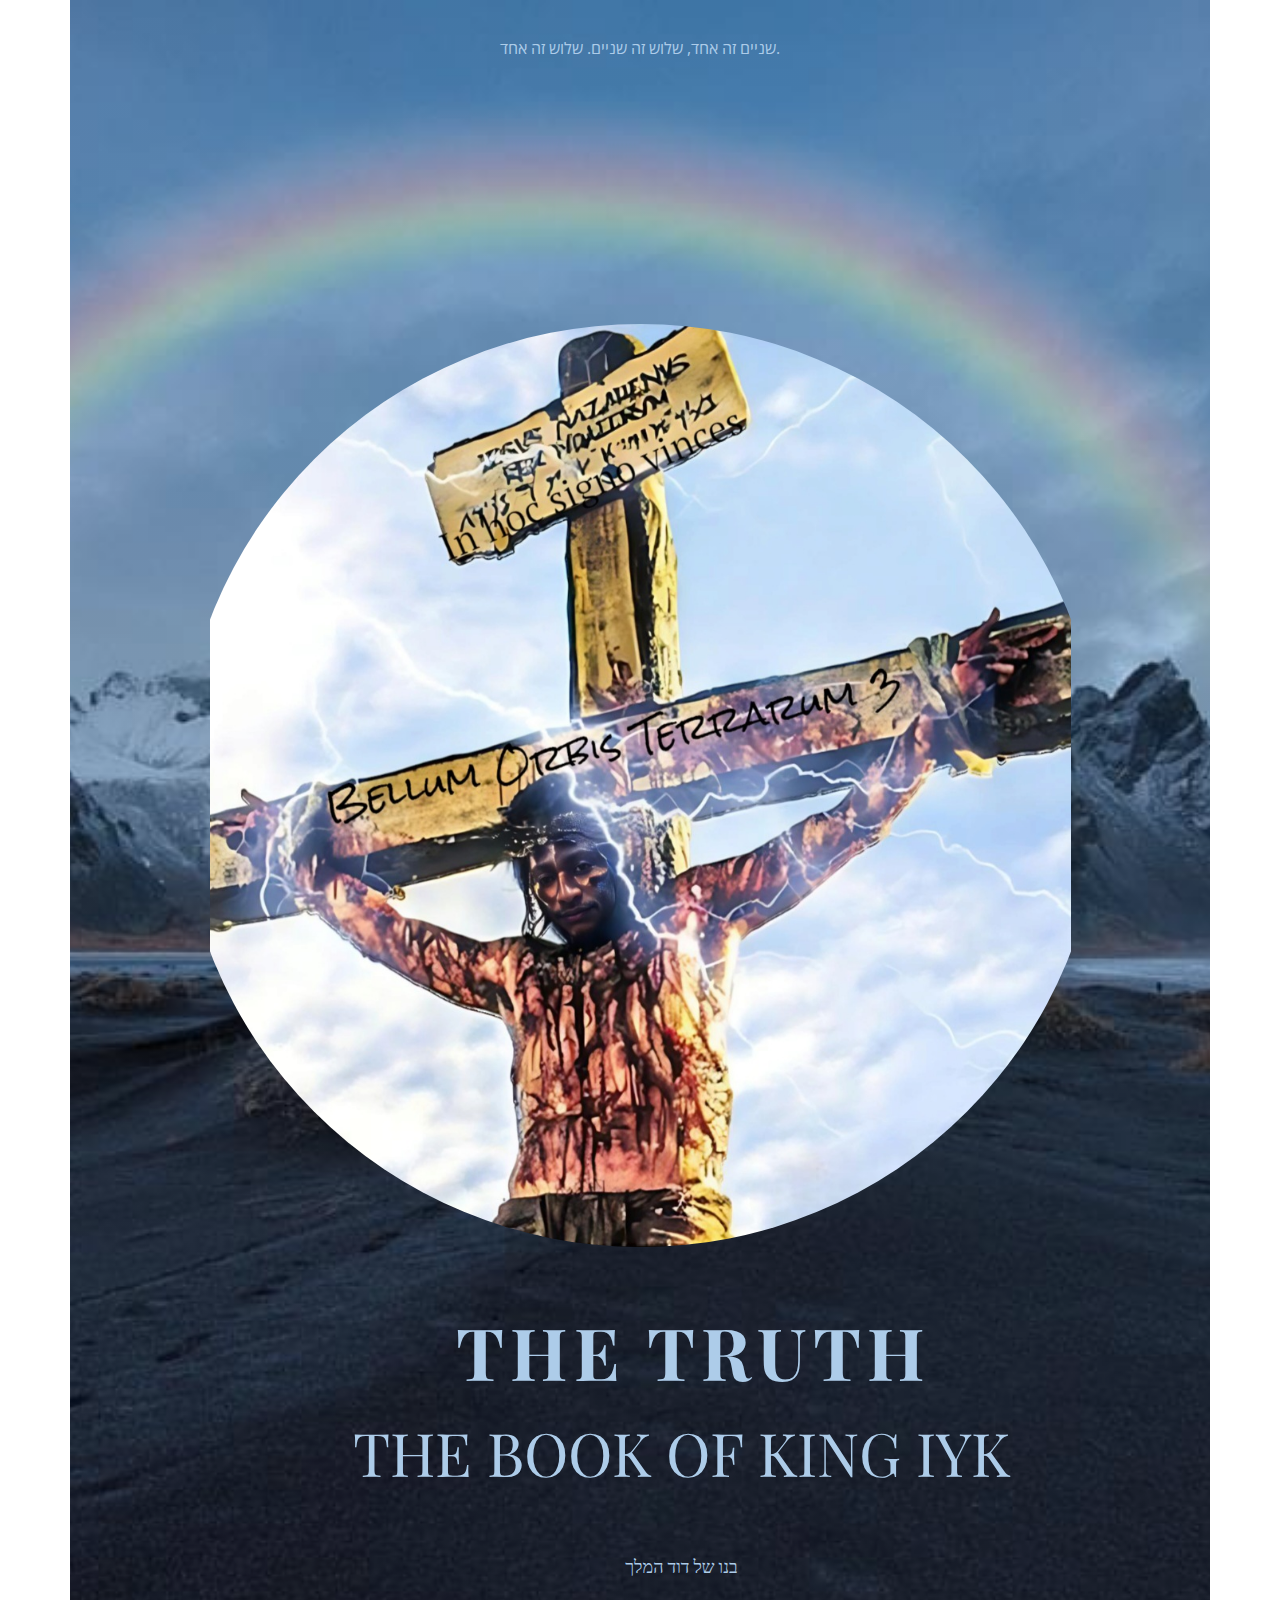
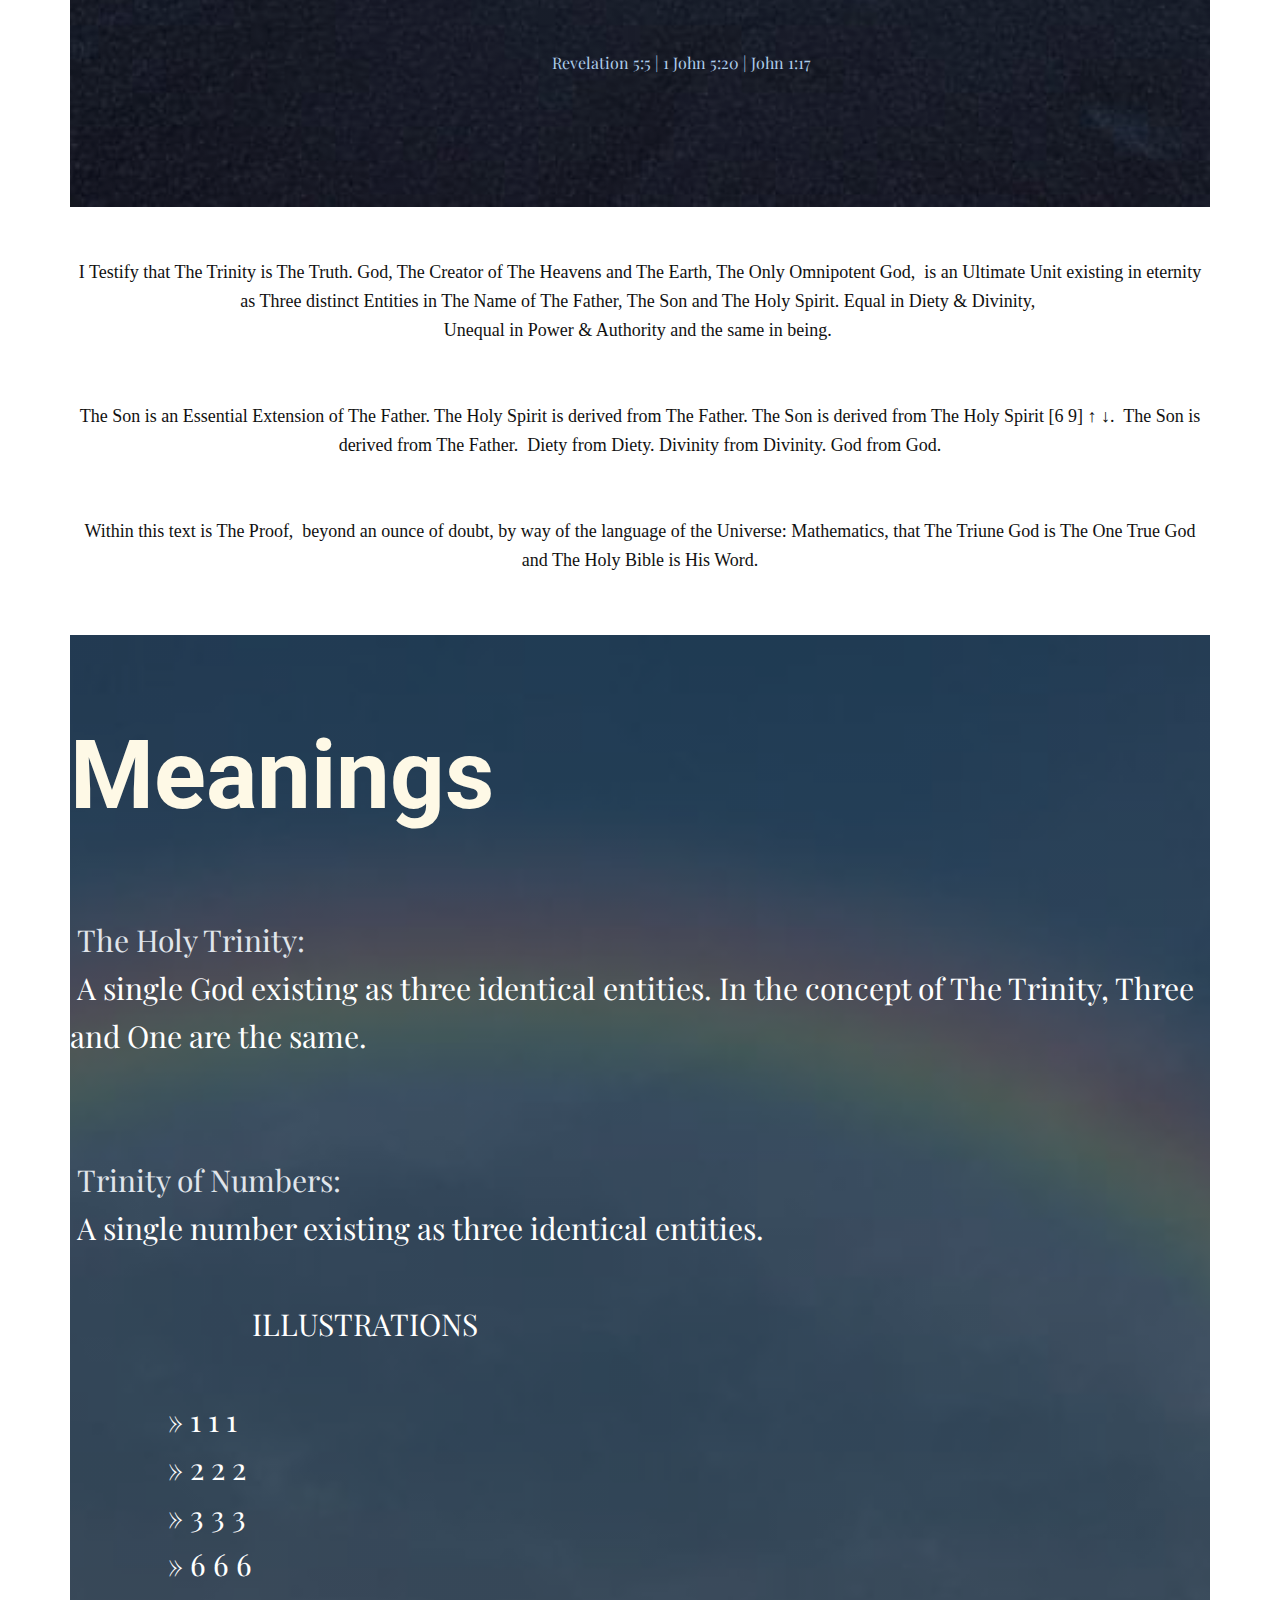
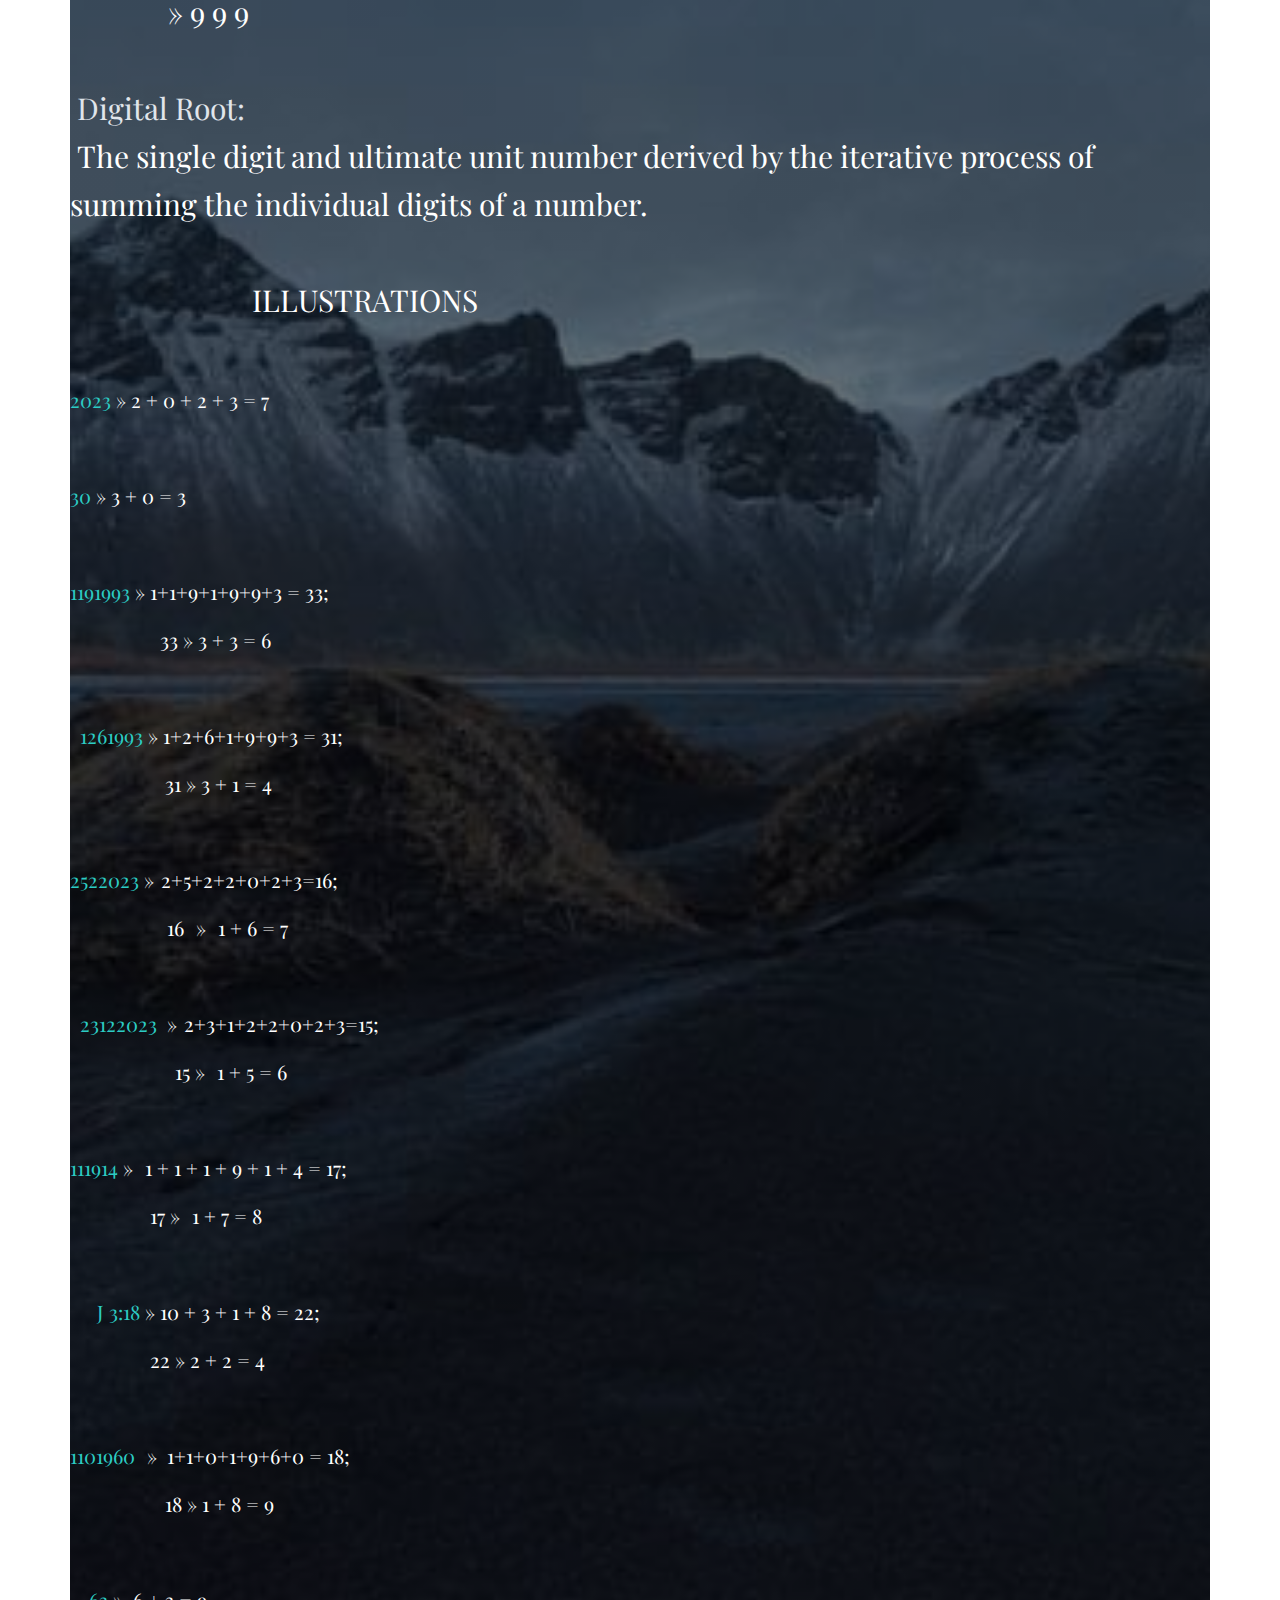
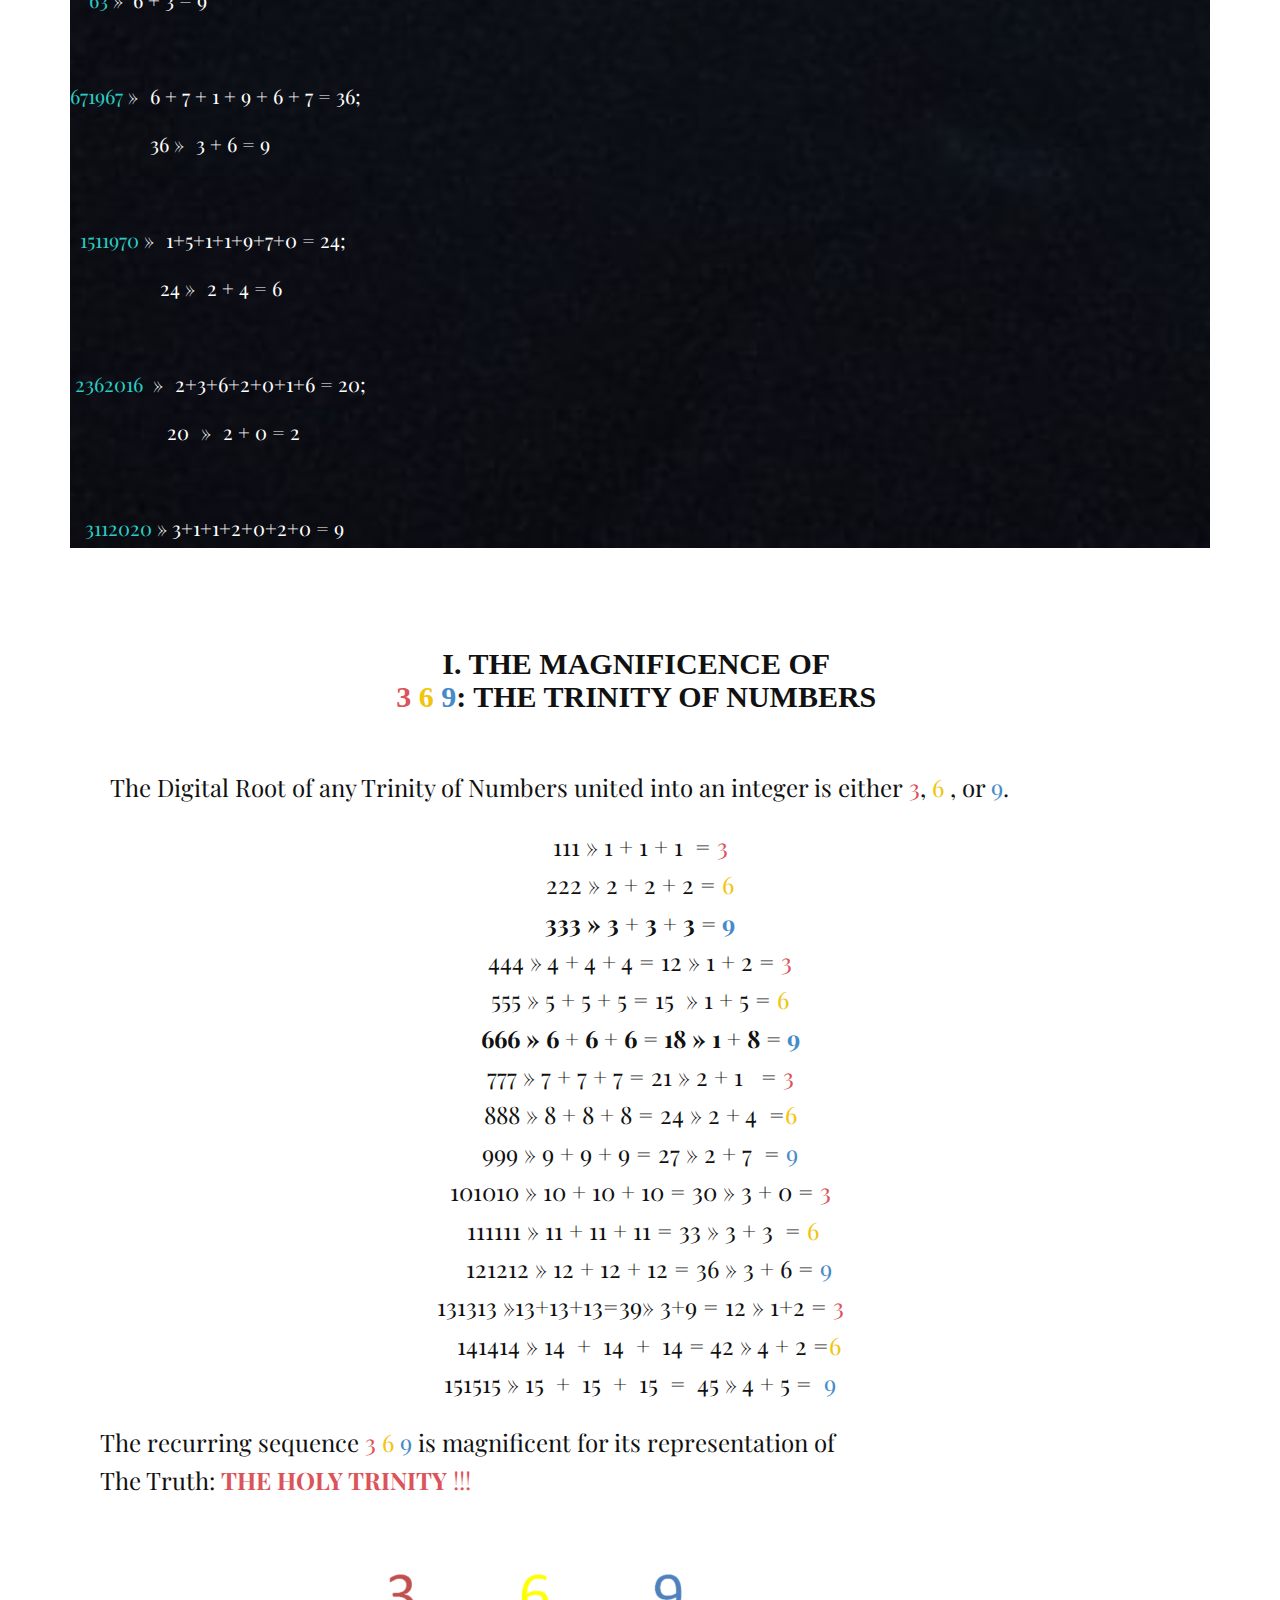
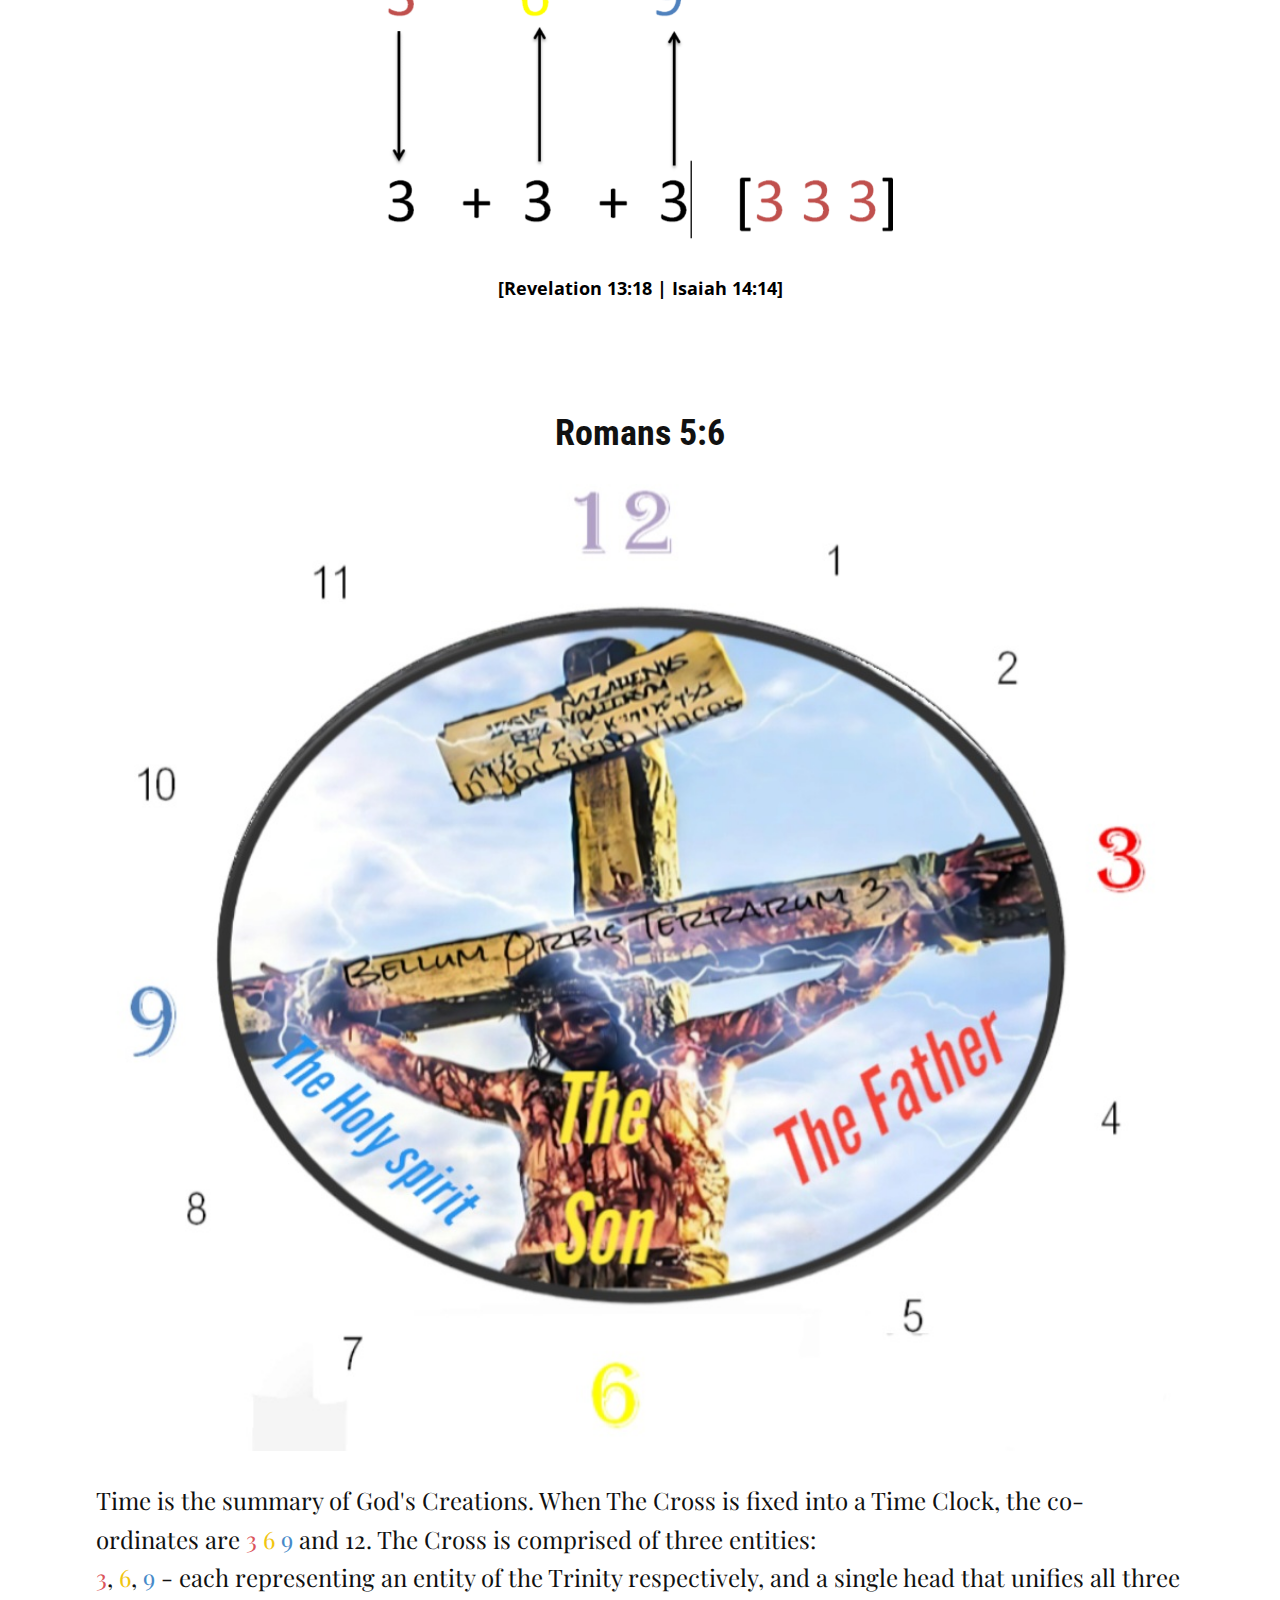
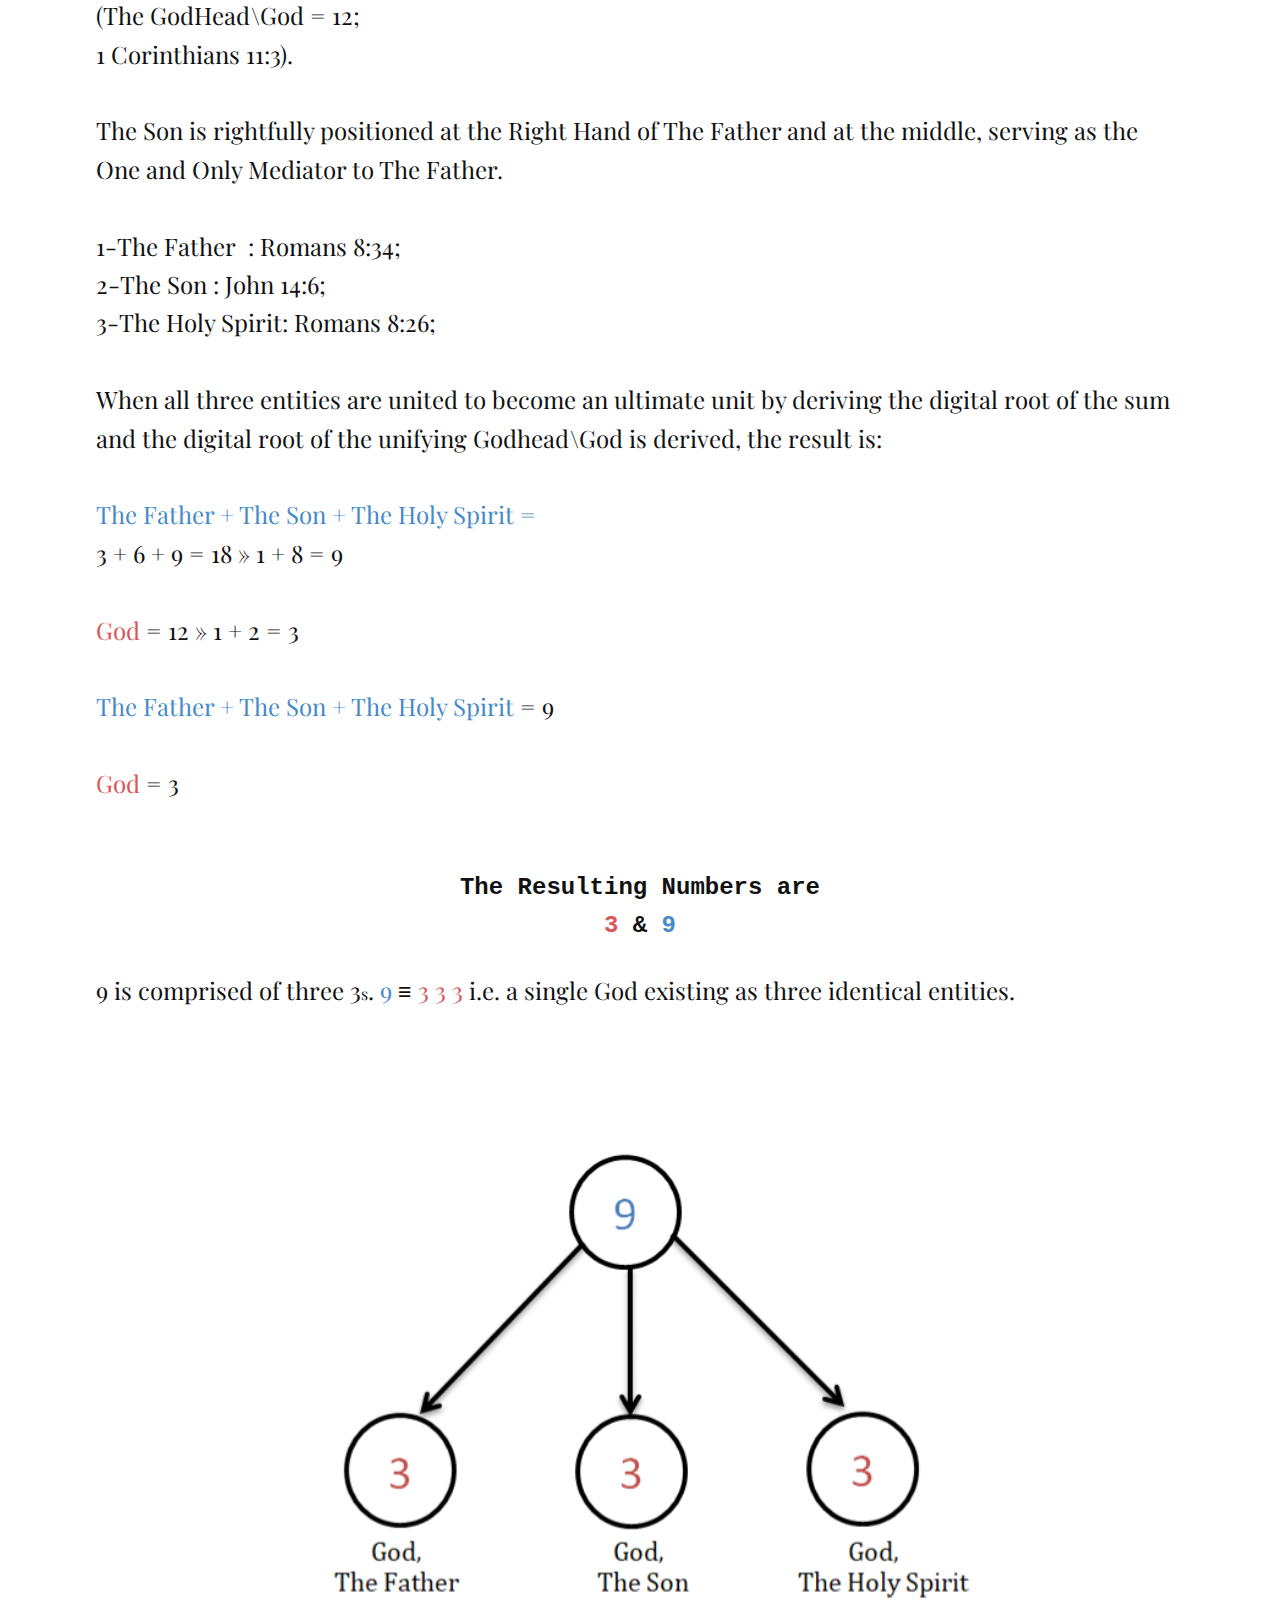
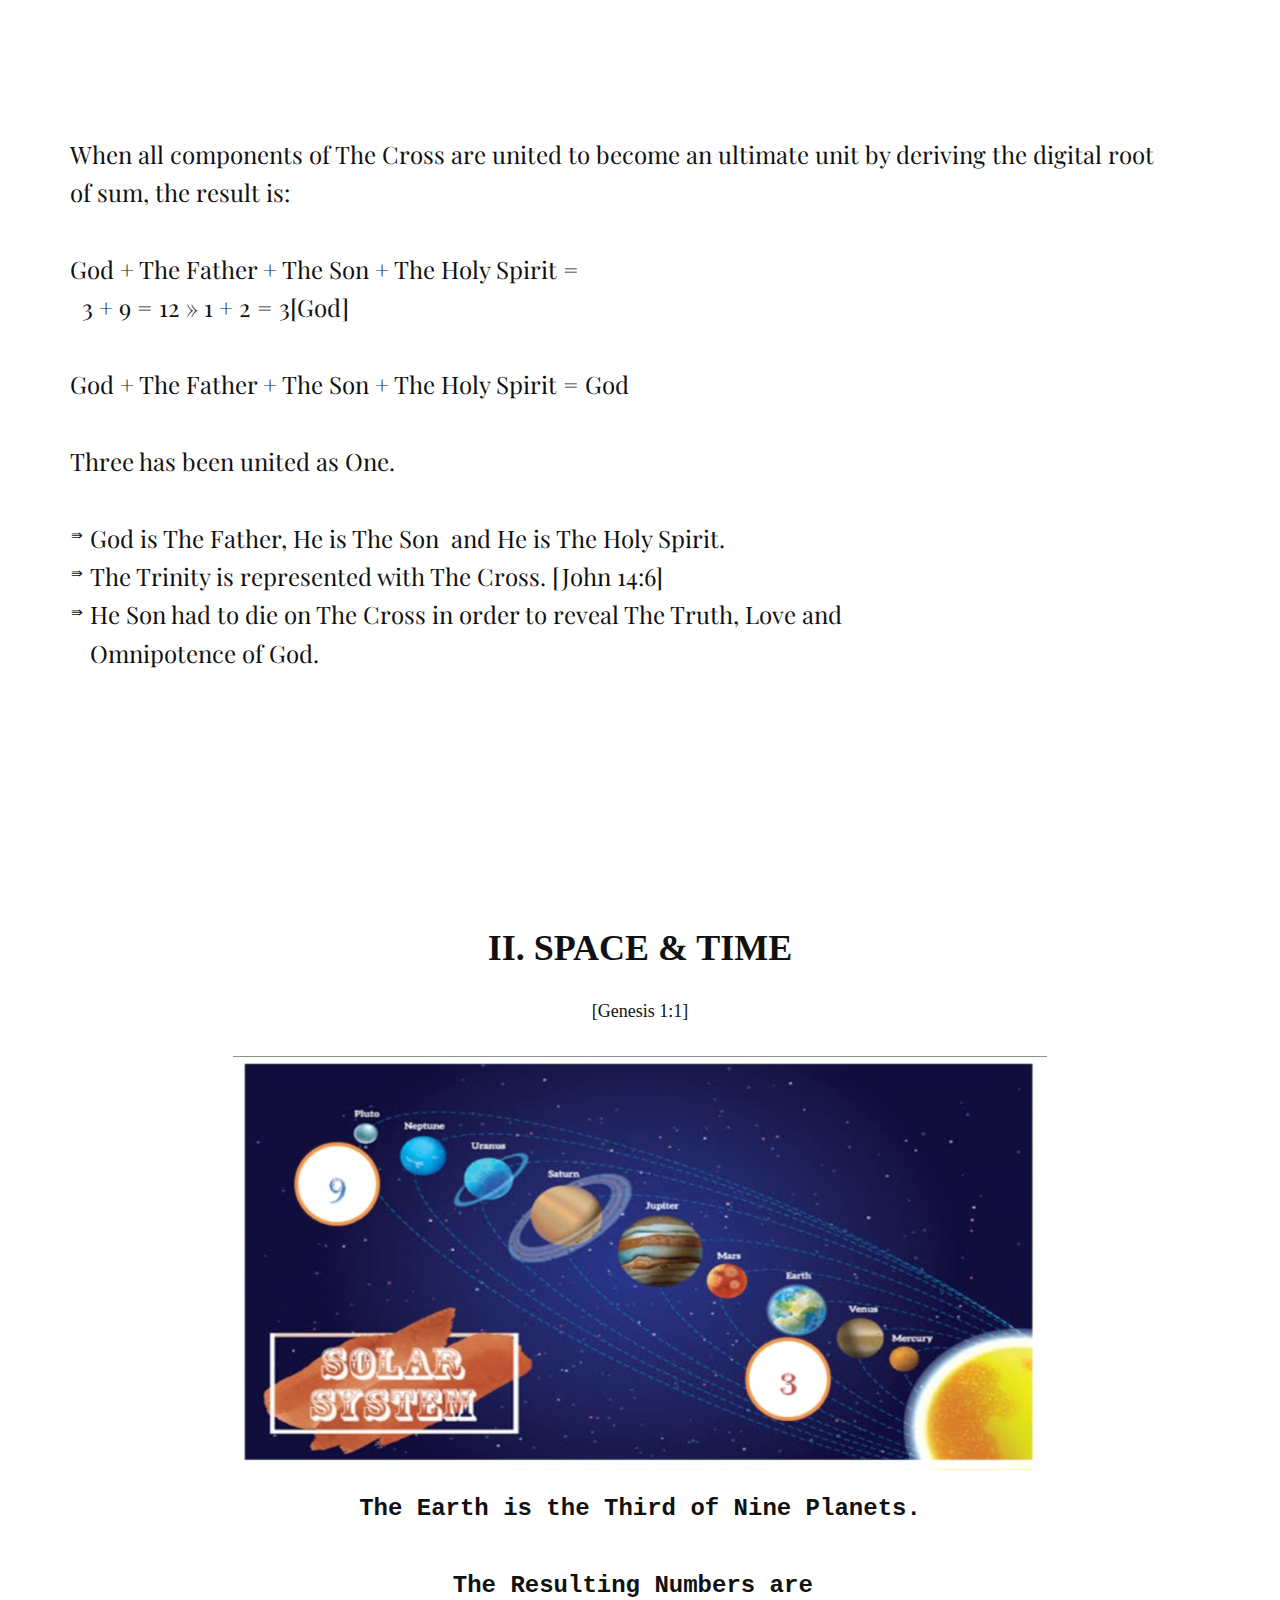
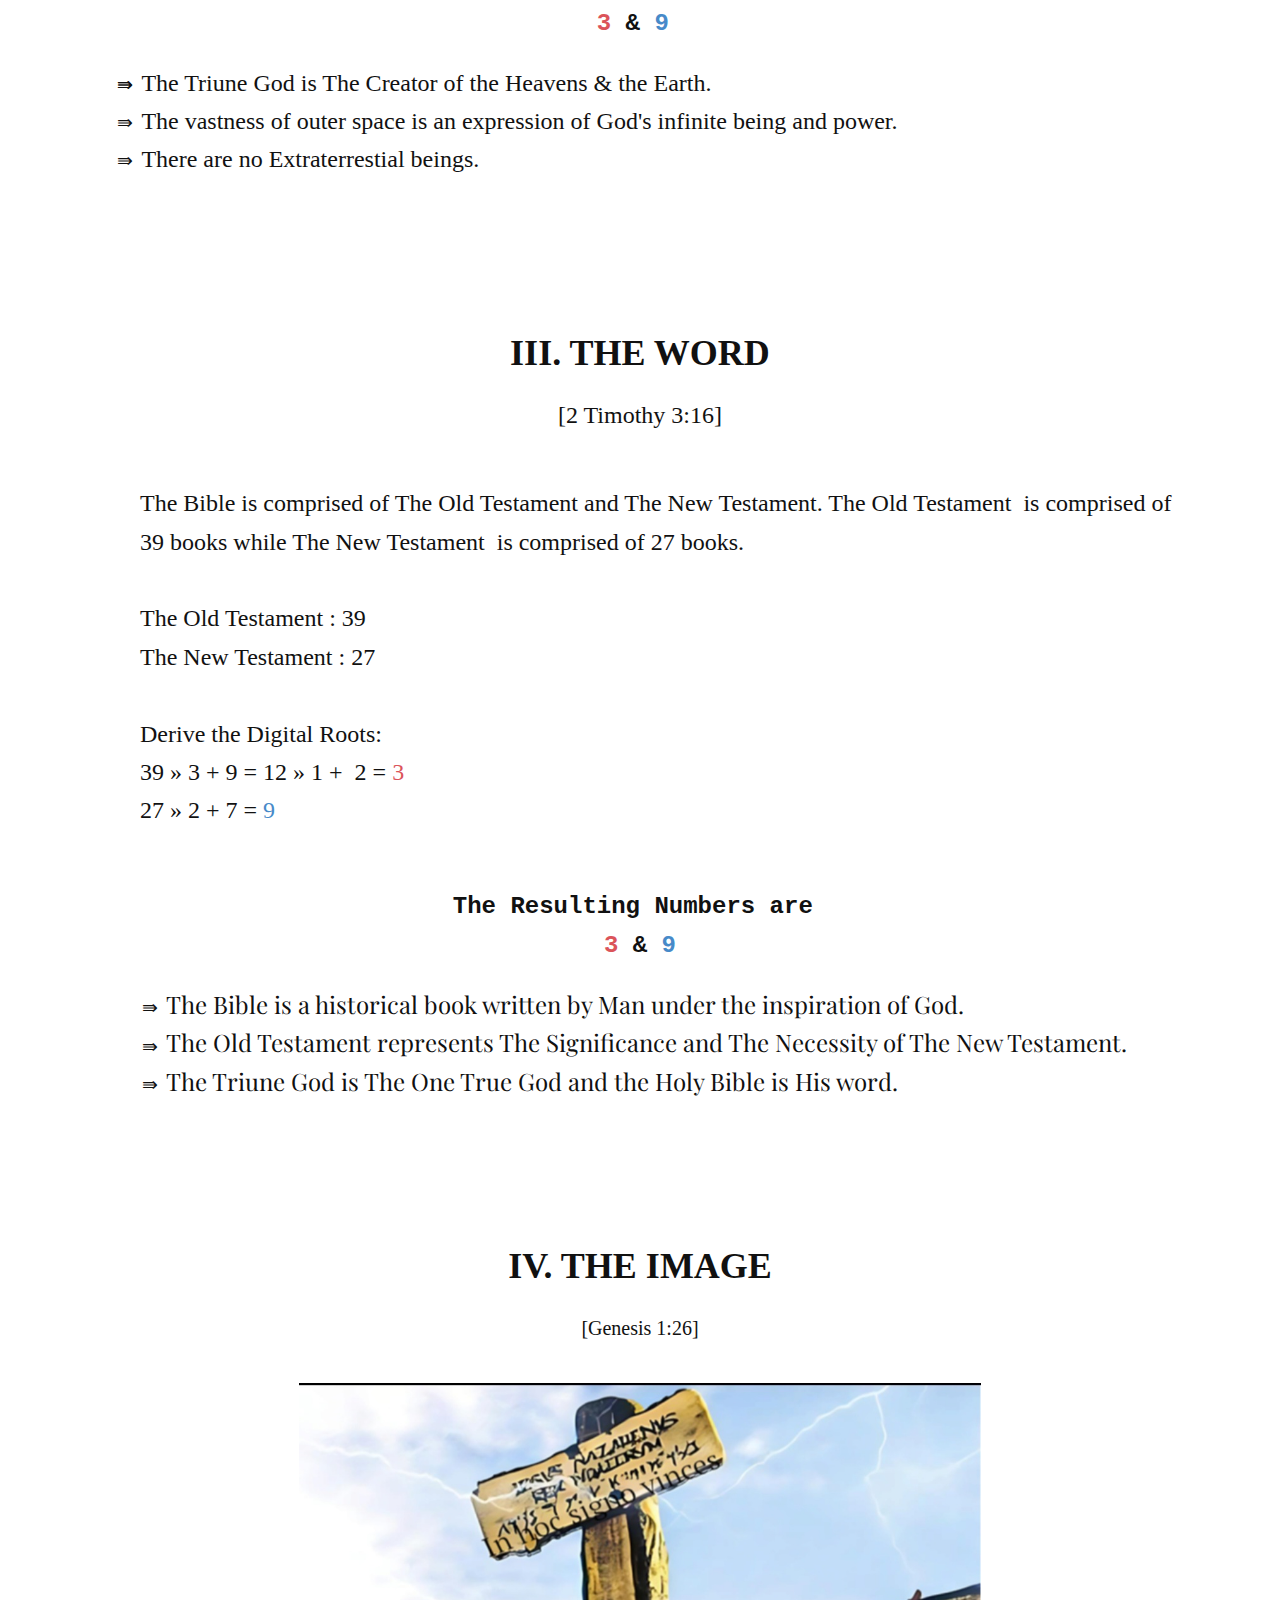
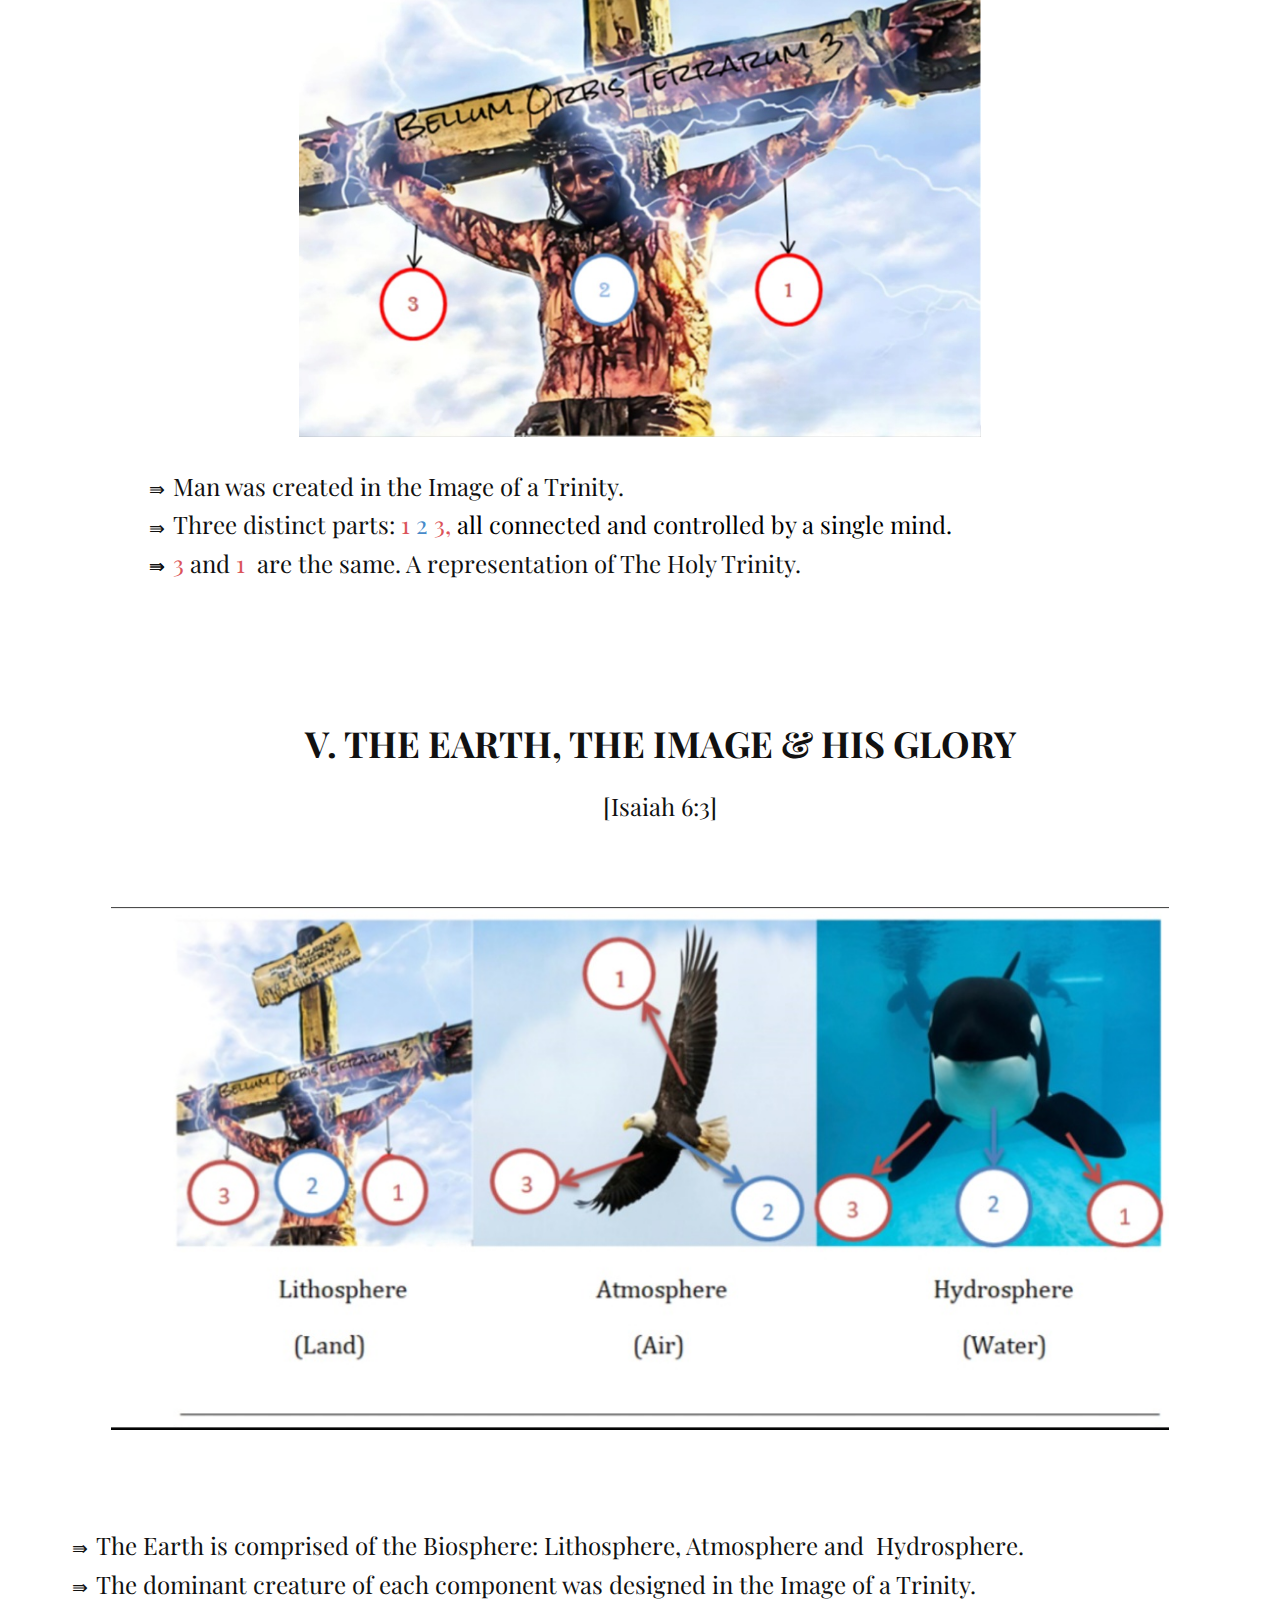
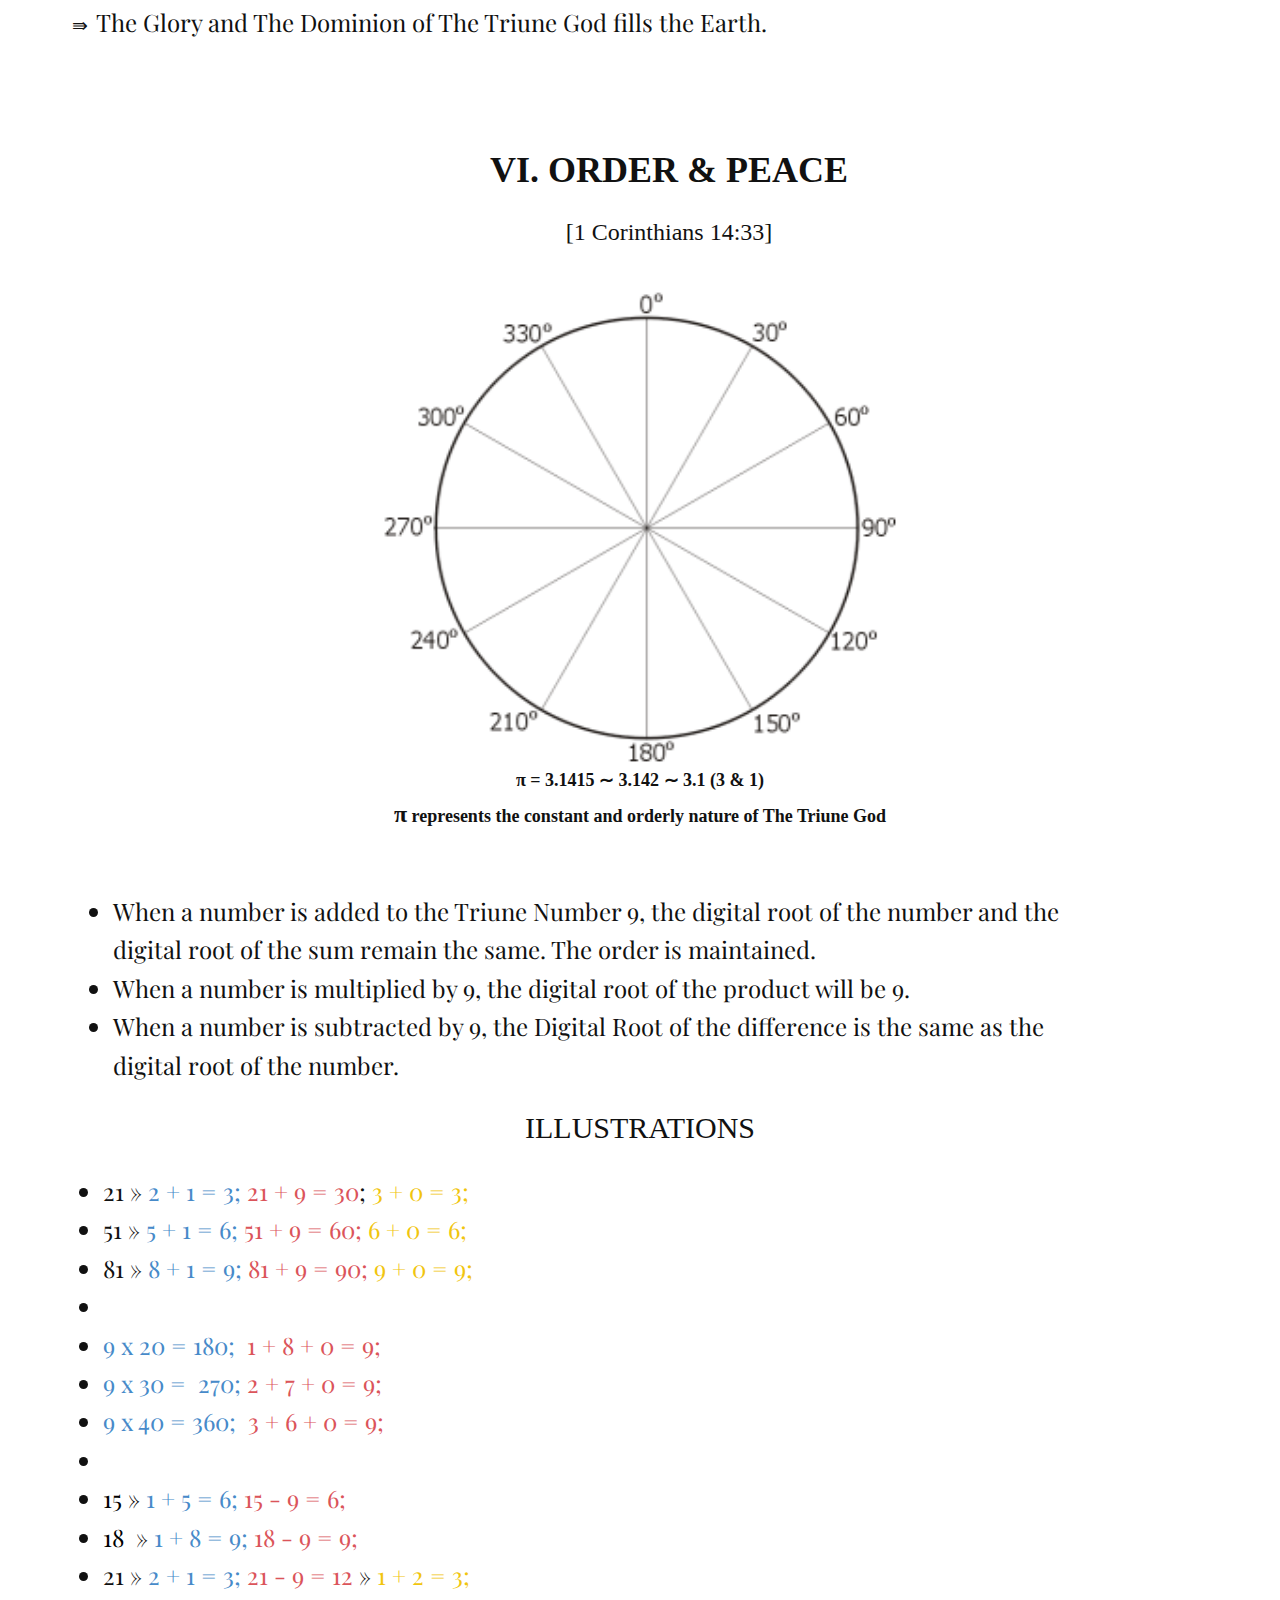
==== commit 41b8b58b: "Trinity, The Truth" ====
--- a/index.html
+++ b/index.html
@@ -260,7 +260,7 @@
         <p class="u-custom-font u-font-playfair-display u-text u-text-10">When all components of The Cross are united to become an ultimate unit by deriving the digital root of sum, the result is:<br>
           <br>God + The Father + The Son + The Holy Spirit =&nbsp;<br>&nbsp; 3 + 9 = 12&nbsp;» 1 + 2 = 3[God]<br>
           <br>God + The Father + The Son + The Holy Spirit = God&nbsp;<br>
-          <br>Three has been united by One.<br>
+          <br>Three has been united as One.<br>
           <br>
         </p>
         <ul class="u-custom-font u-custom-list u-font-playfair-display u-text u-text-11">
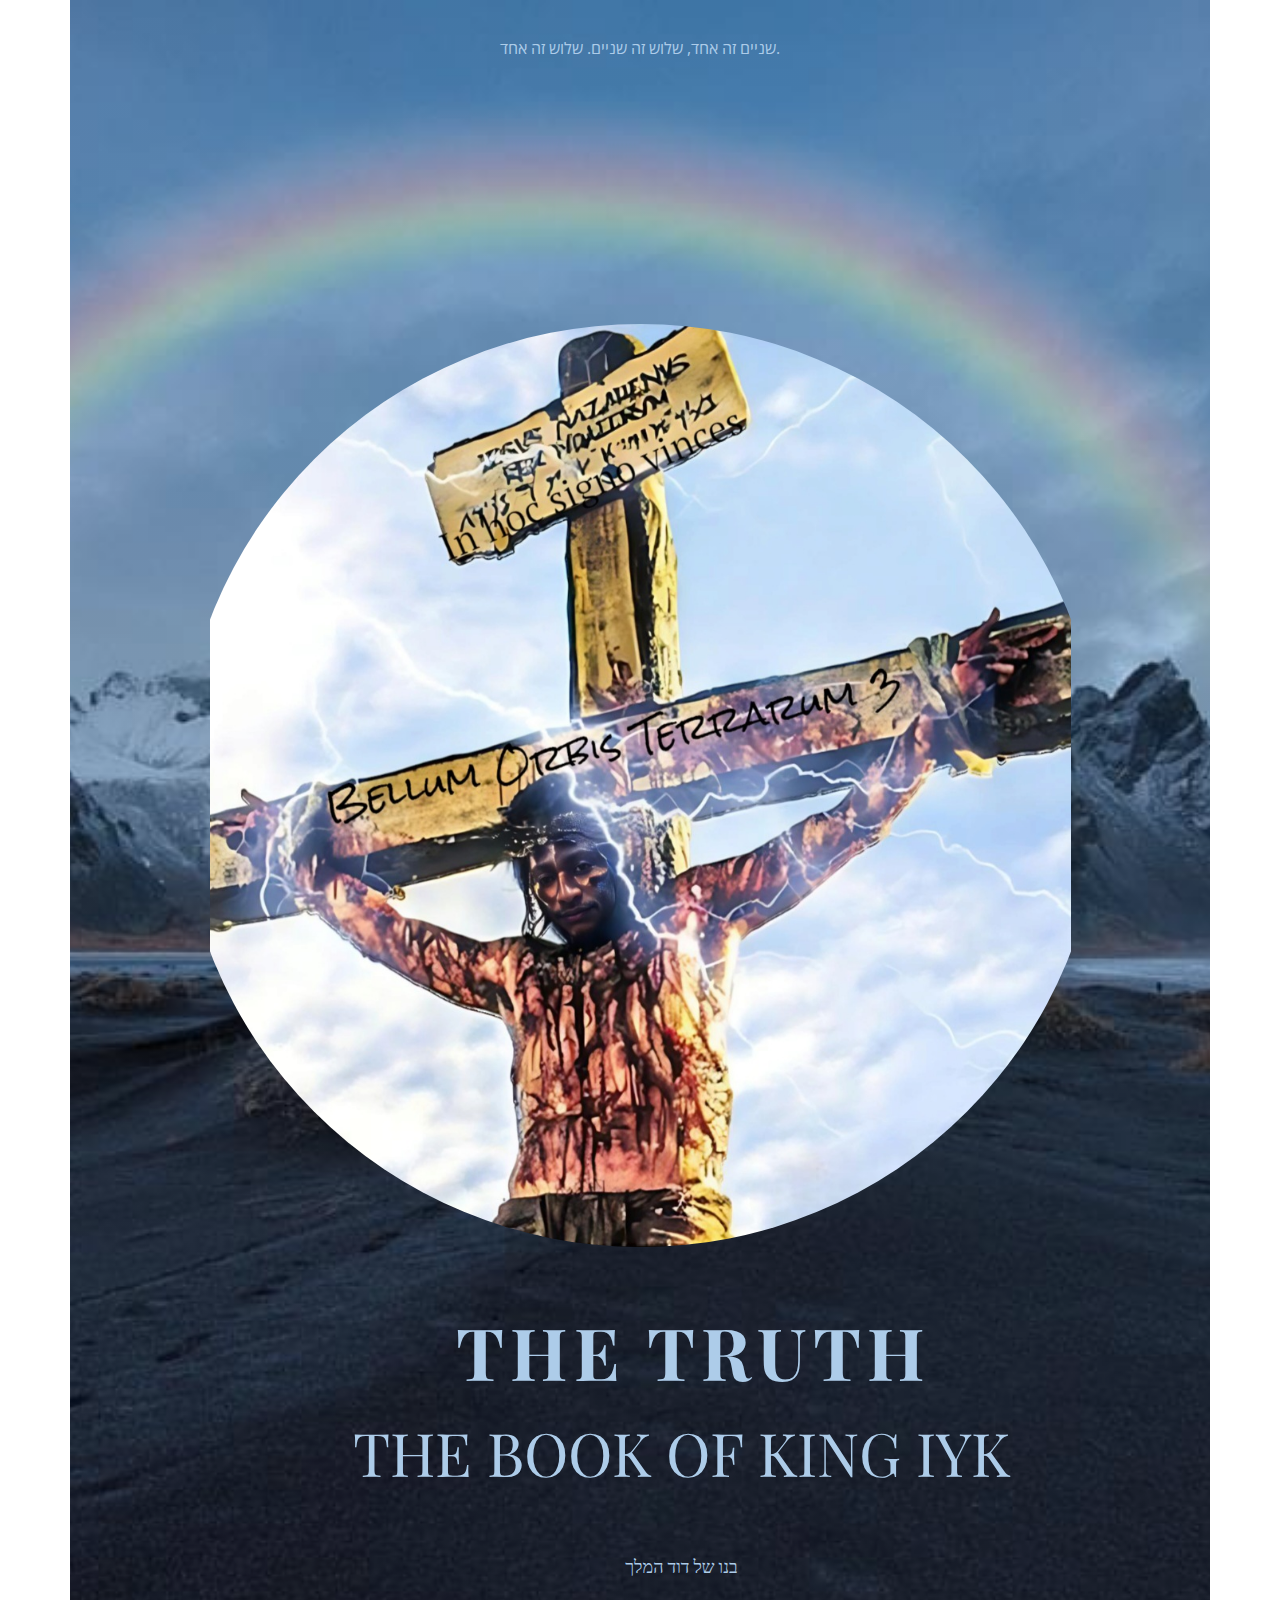
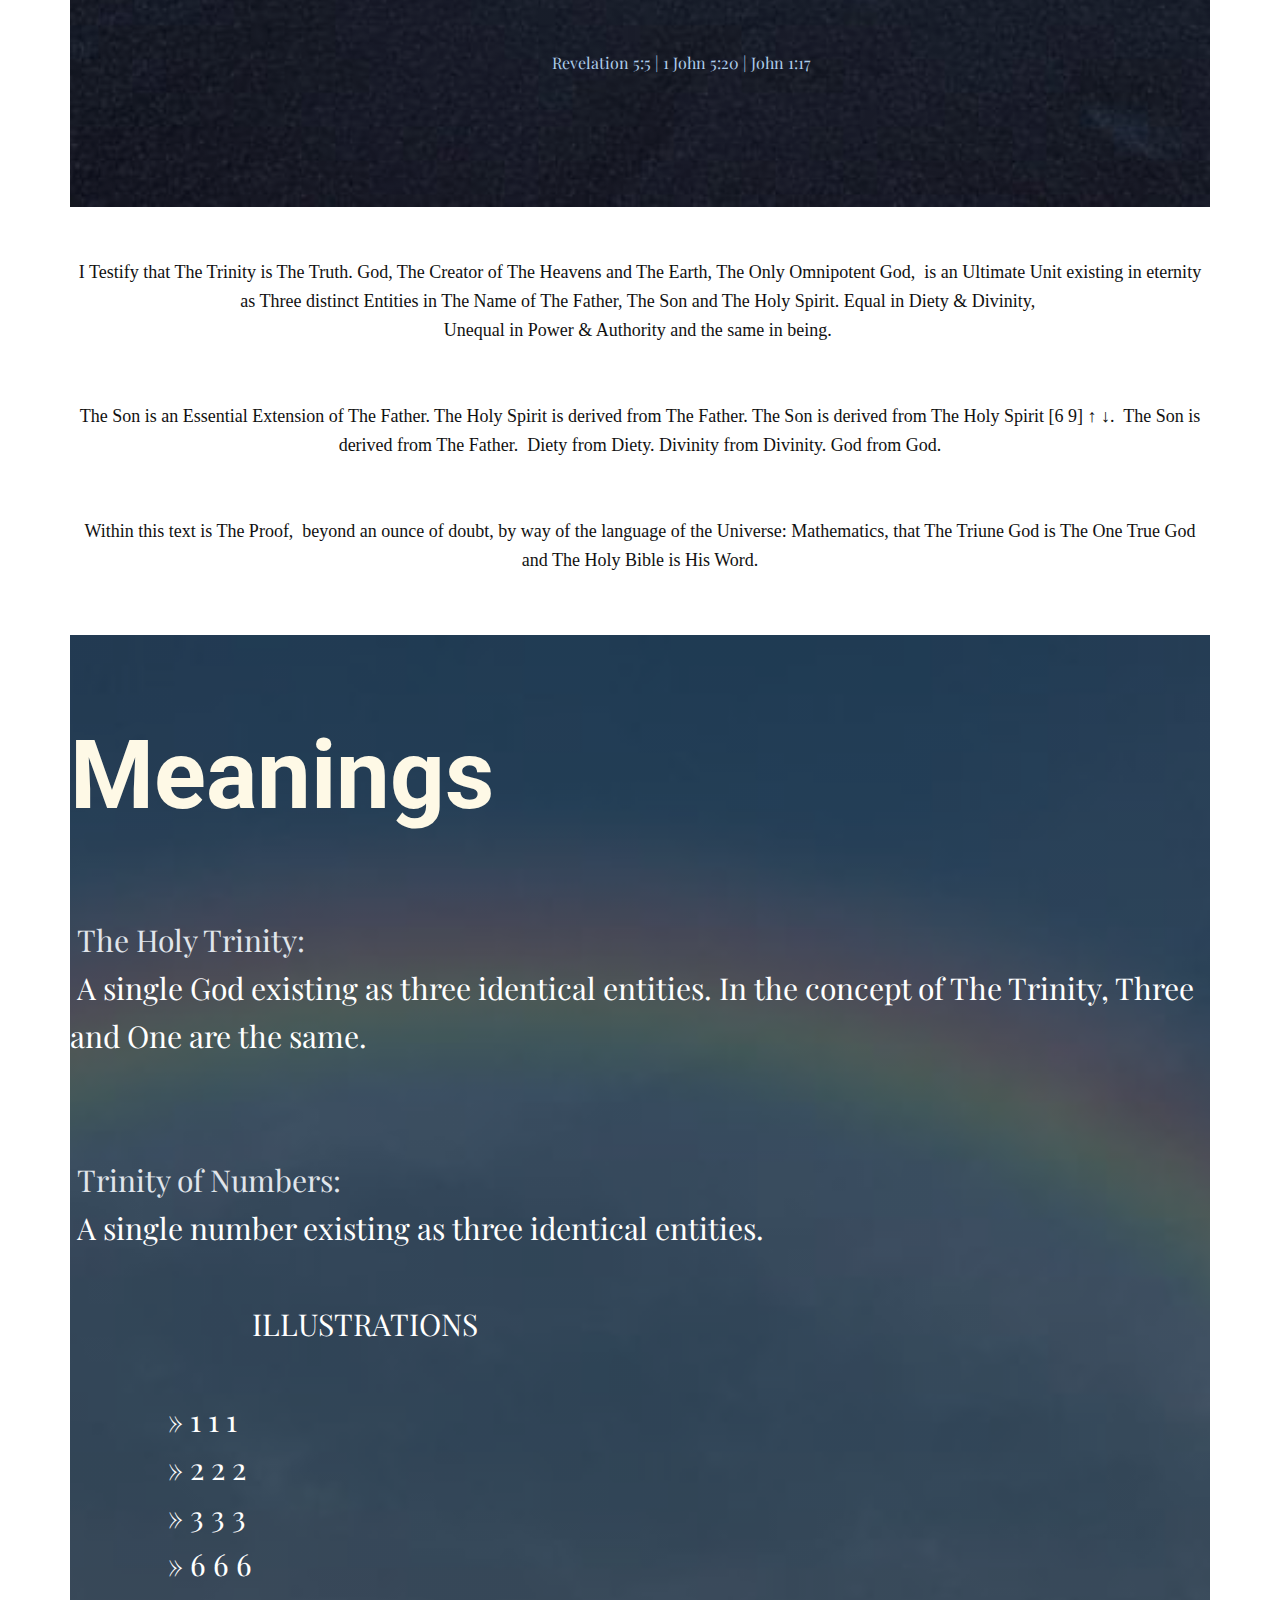
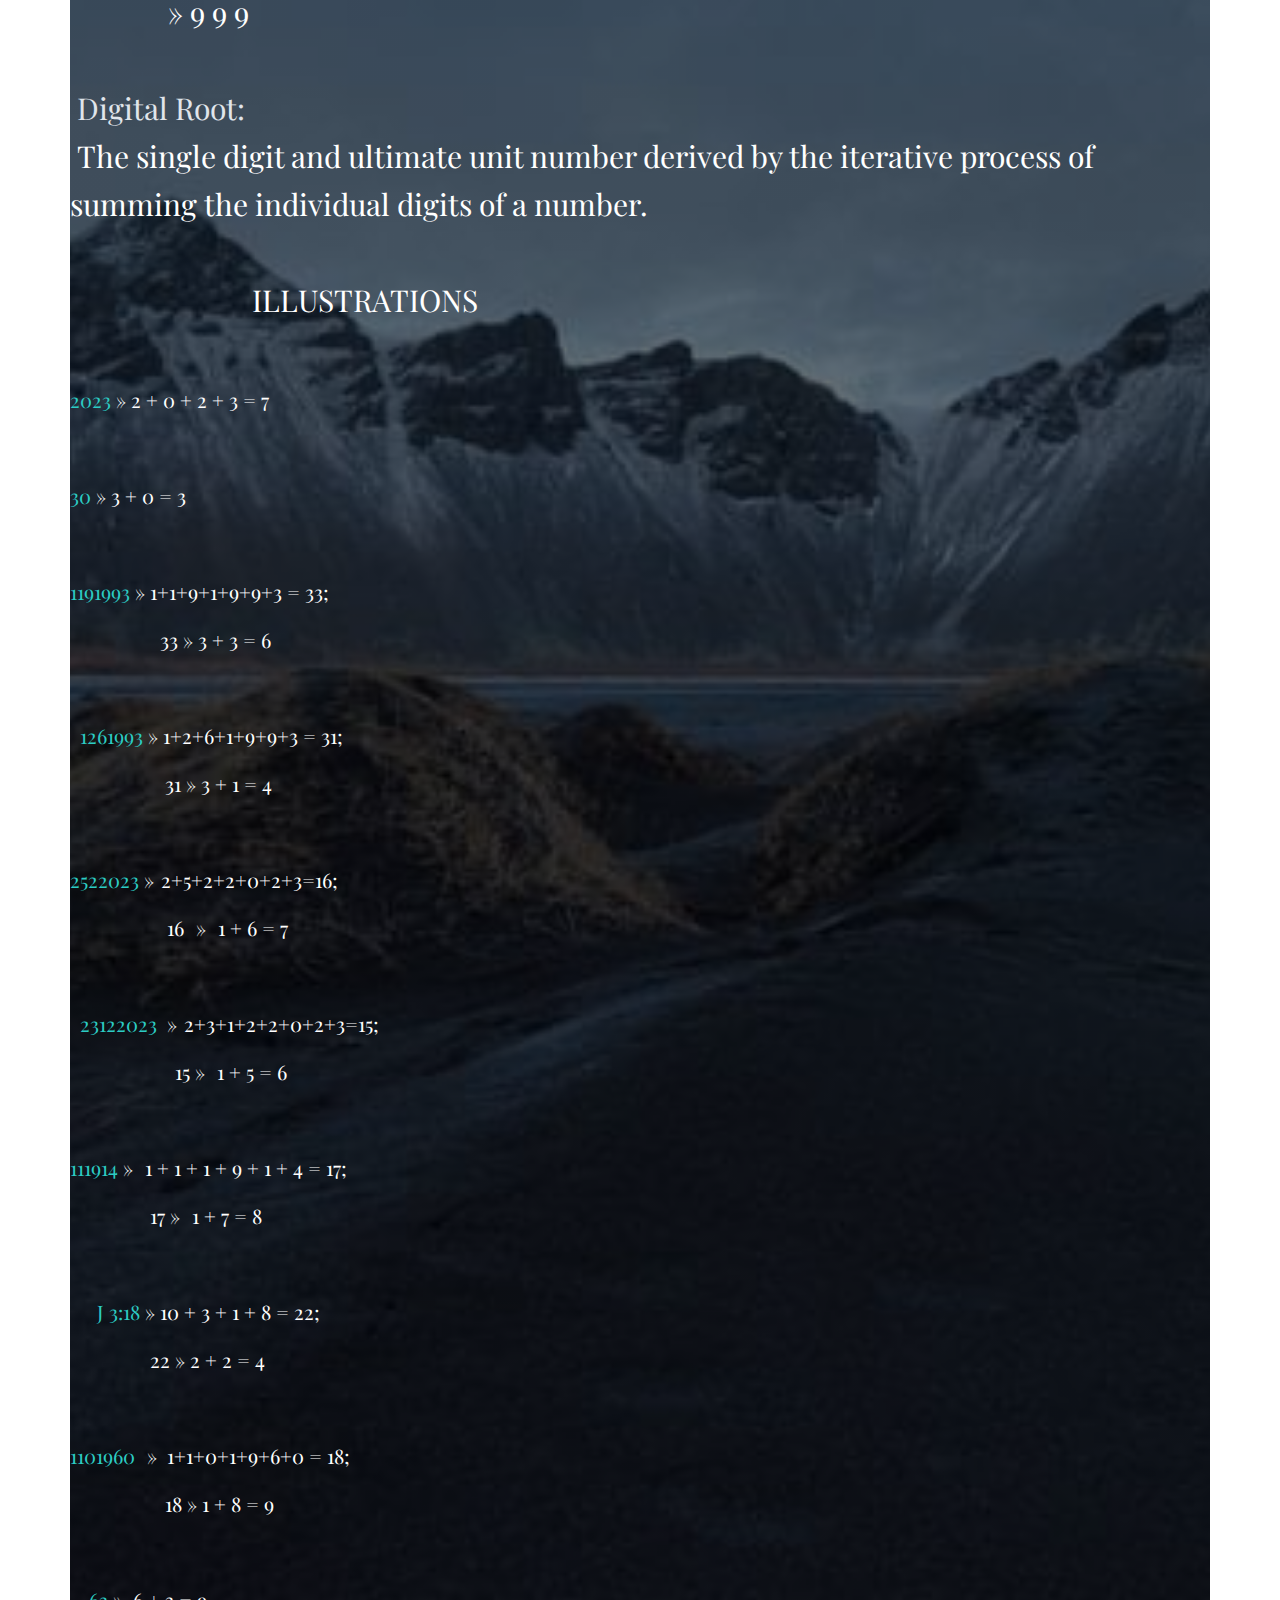
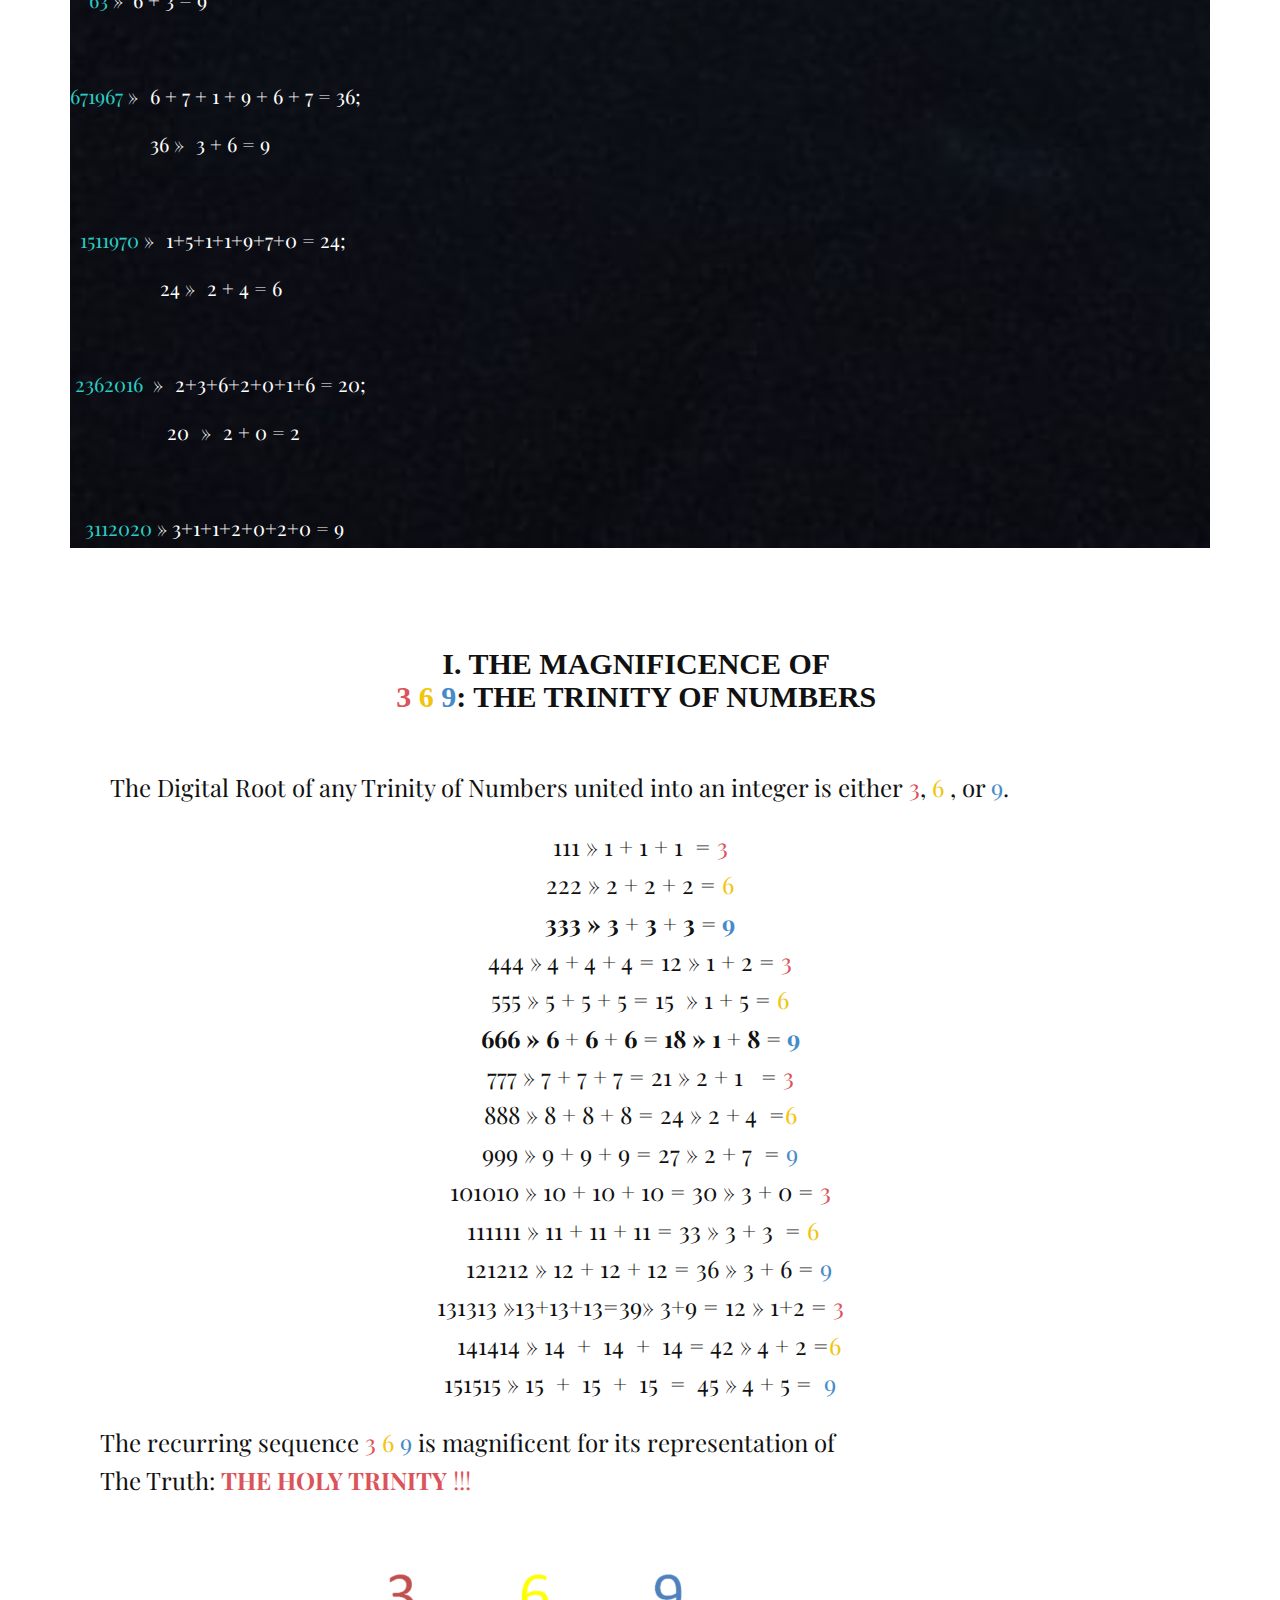
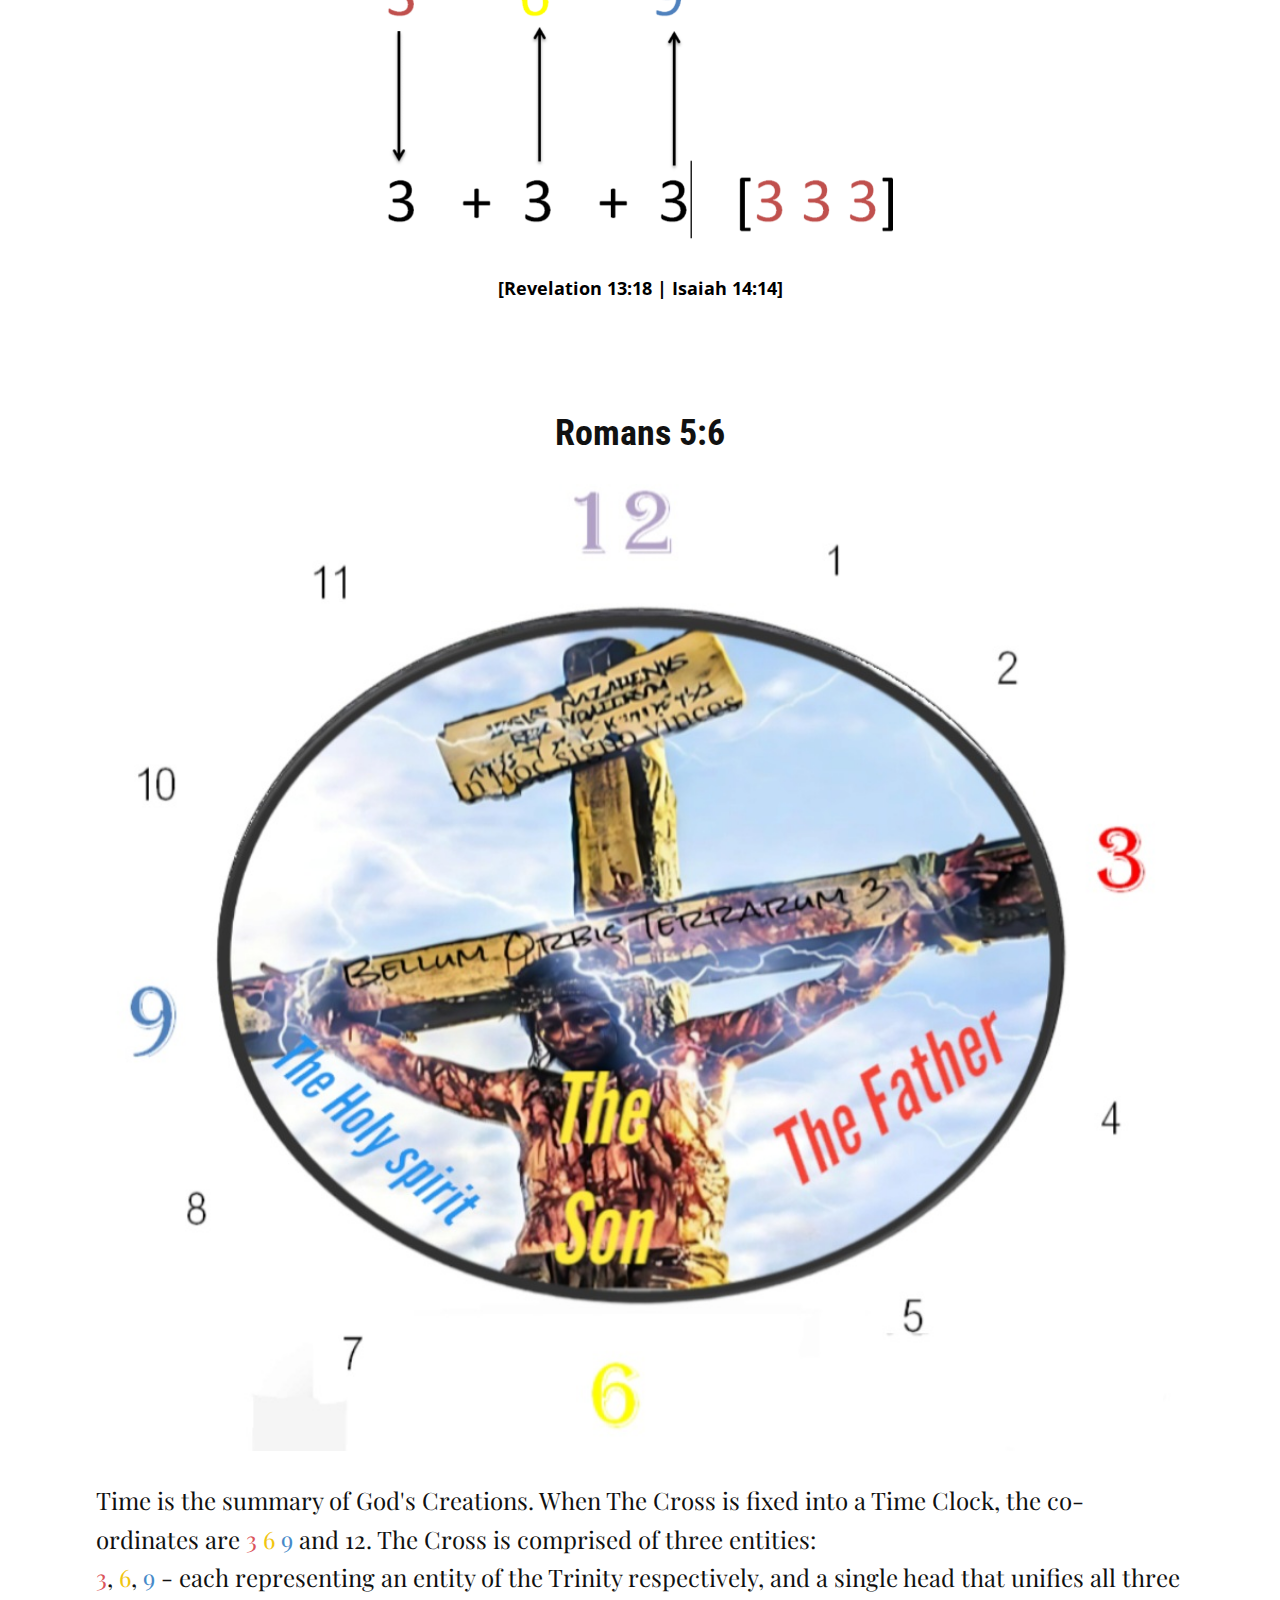
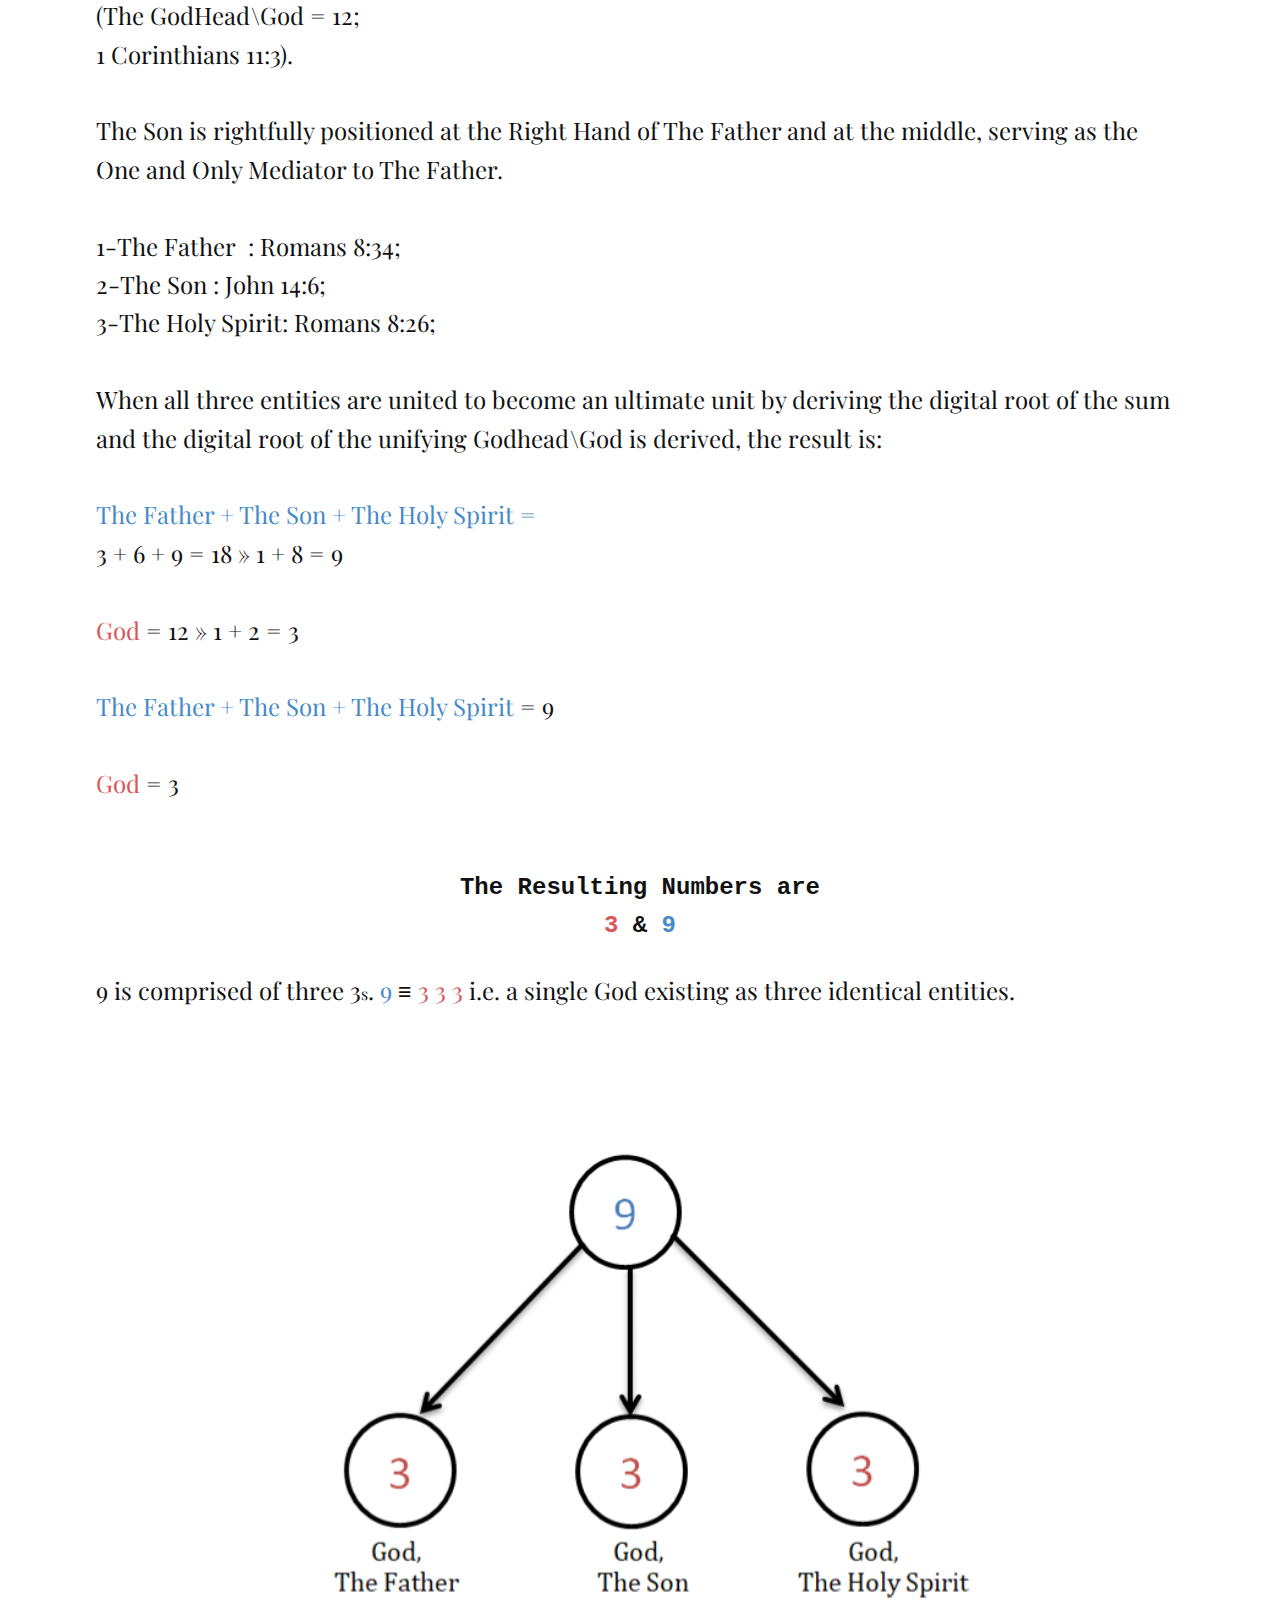
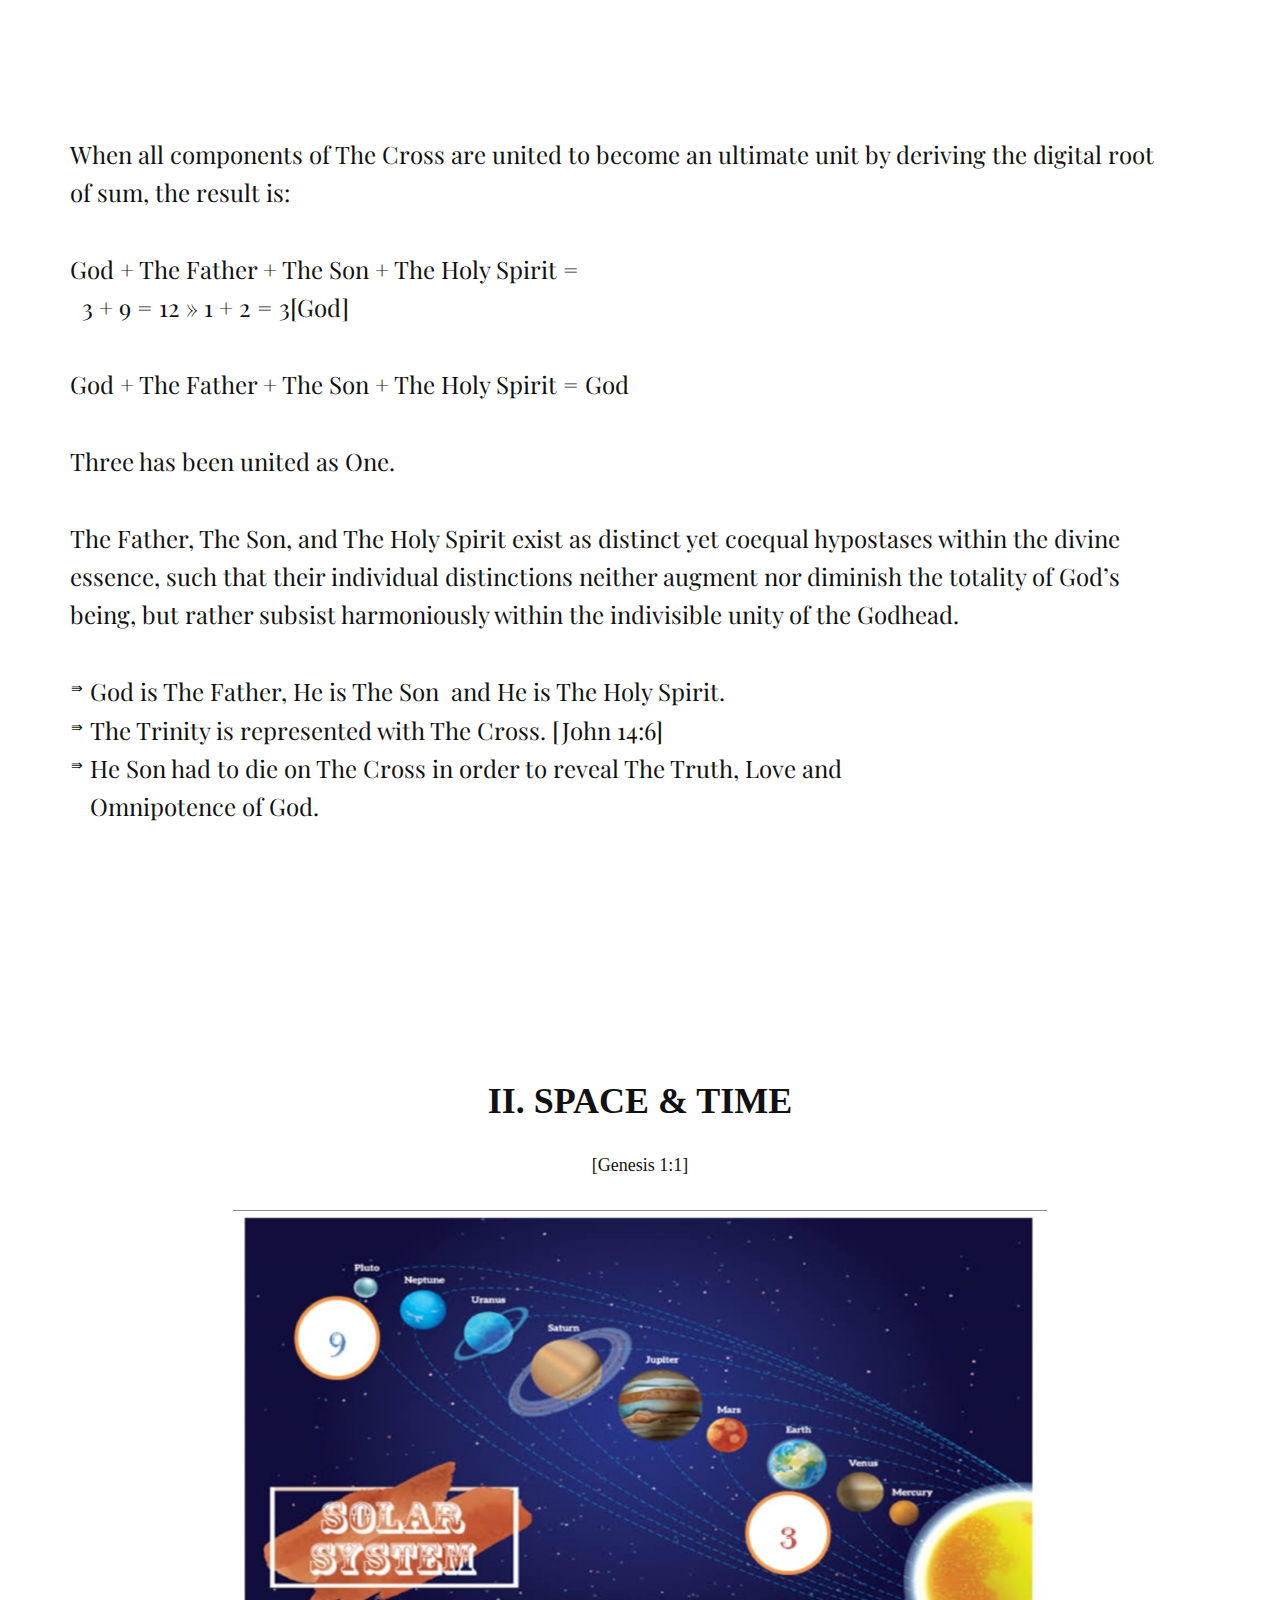
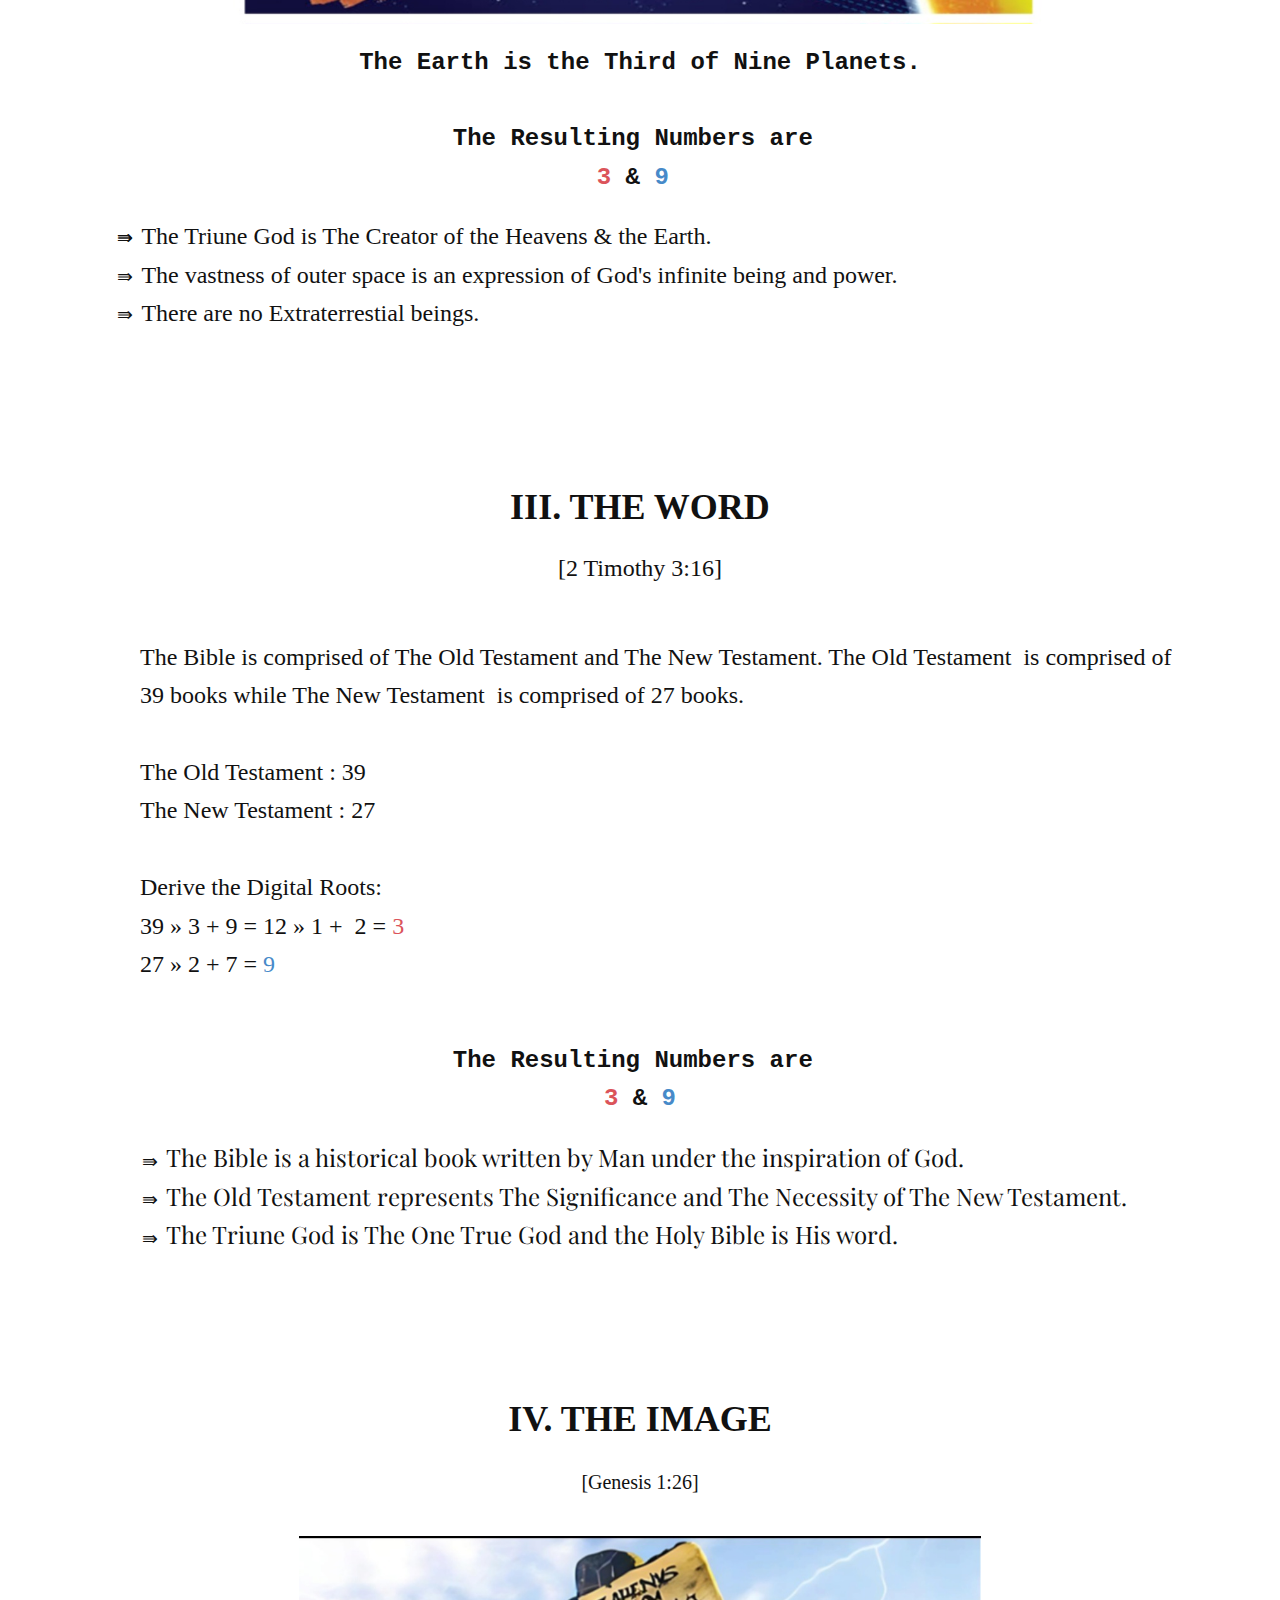
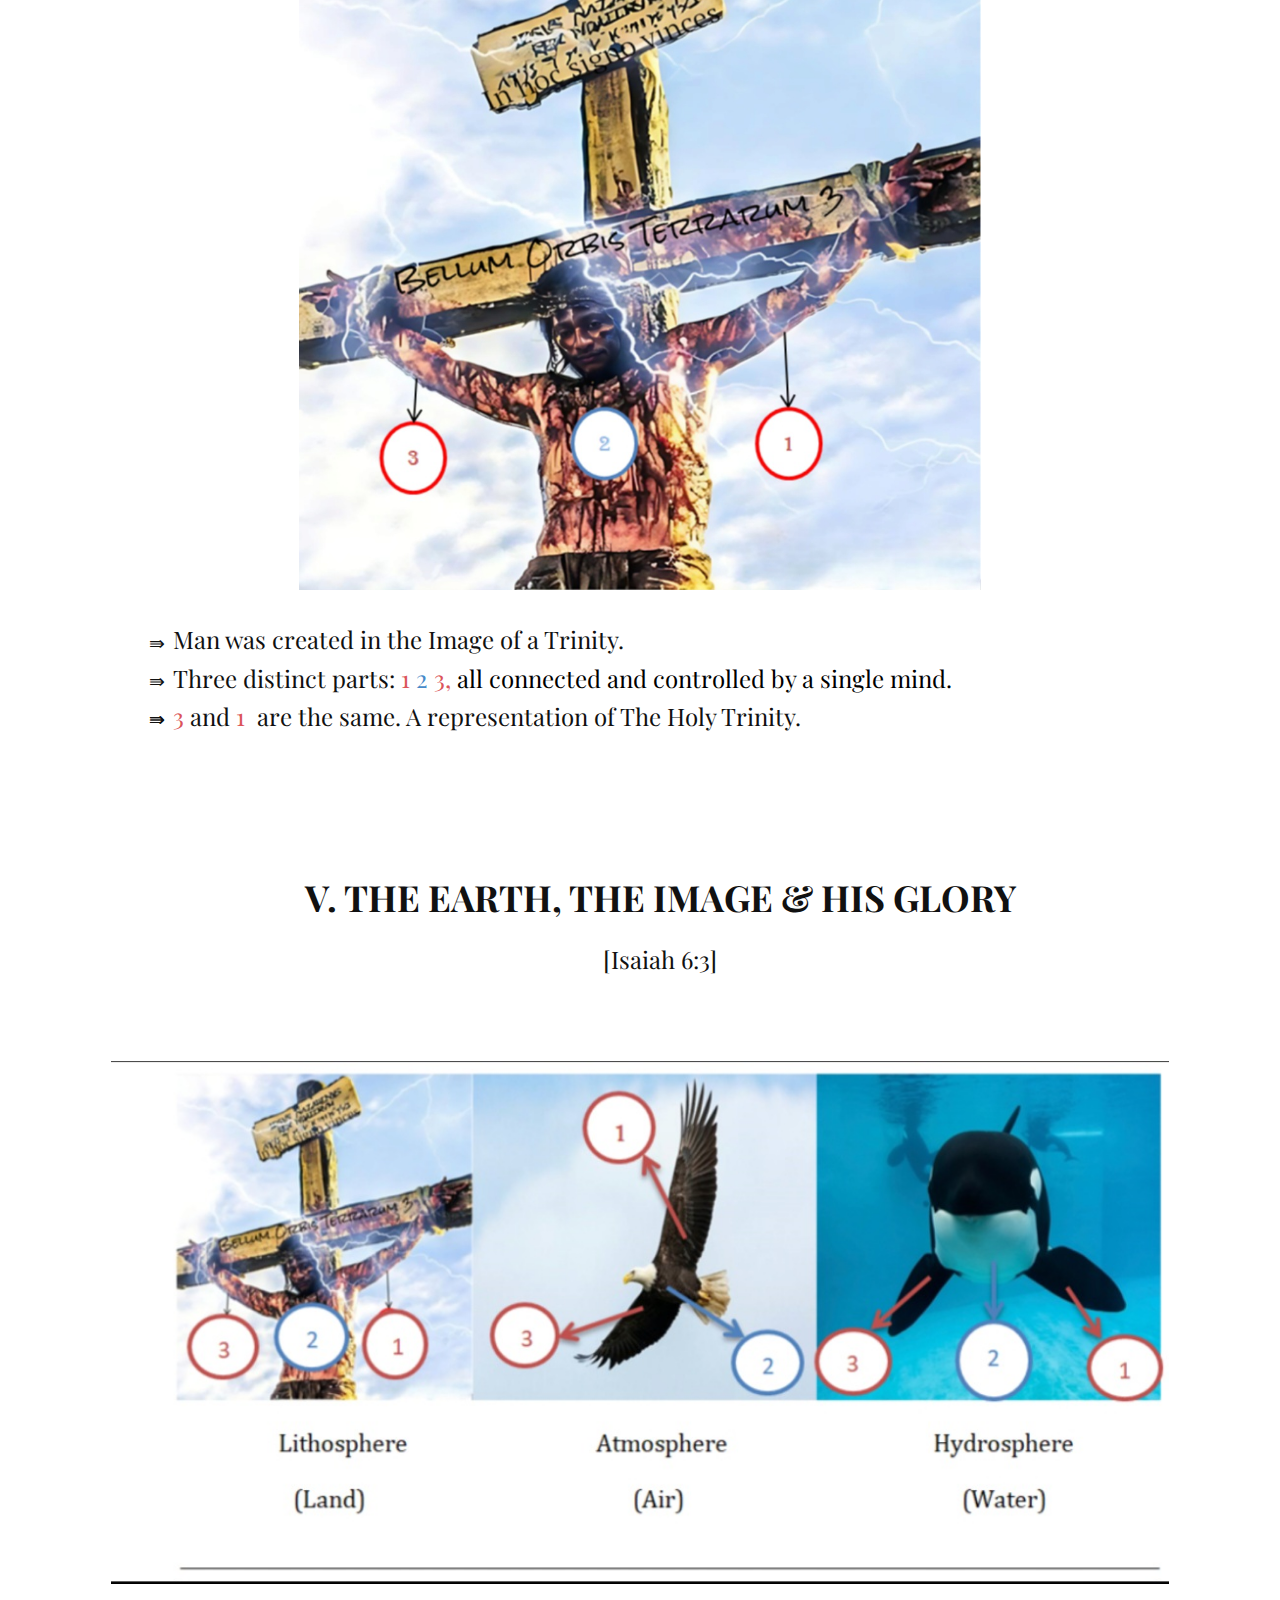
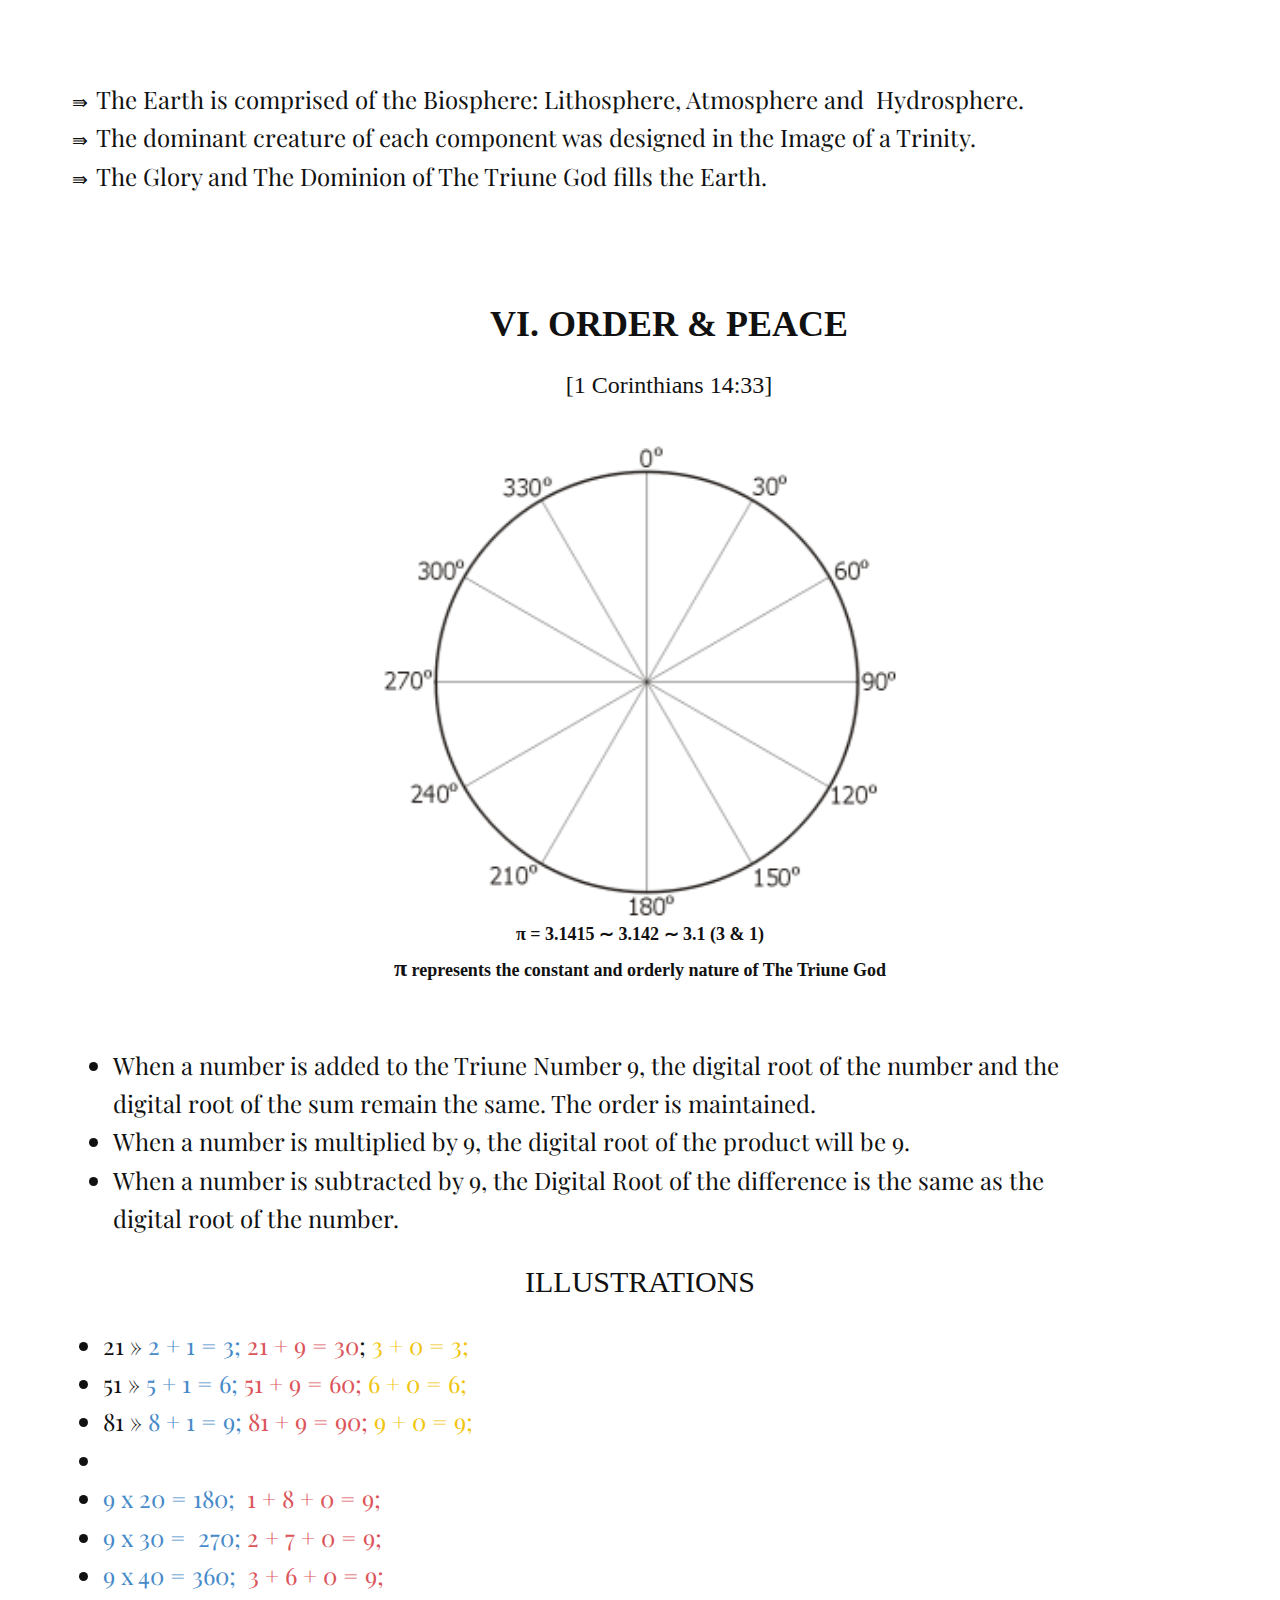
==== commit dc2be925: "The Truth" ====
--- a/index.html
+++ b/index.html
@@ -261,6 +261,7 @@
           <br>God + The Father + The Son + The Holy Spirit =&nbsp;<br>&nbsp; 3 + 9 = 12&nbsp;» 1 + 2 = 3[God]<br>
           <br>God + The Father + The Son + The Holy Spirit = God&nbsp;<br>
           <br>Three has been united as One.<br>
+          <br>The Father, The Son, and The Holy Spirit exist as distinct yet coequal hypostases within the divine essence, such that their individual distinctions neither augment nor diminish the totality of God’s being, but rather subsist harmoniously within the indivisible unity of the Godhead.<br>
           <br>
         </p>
         <ul class="u-custom-font u-custom-list u-font-playfair-display u-text u-text-11">
